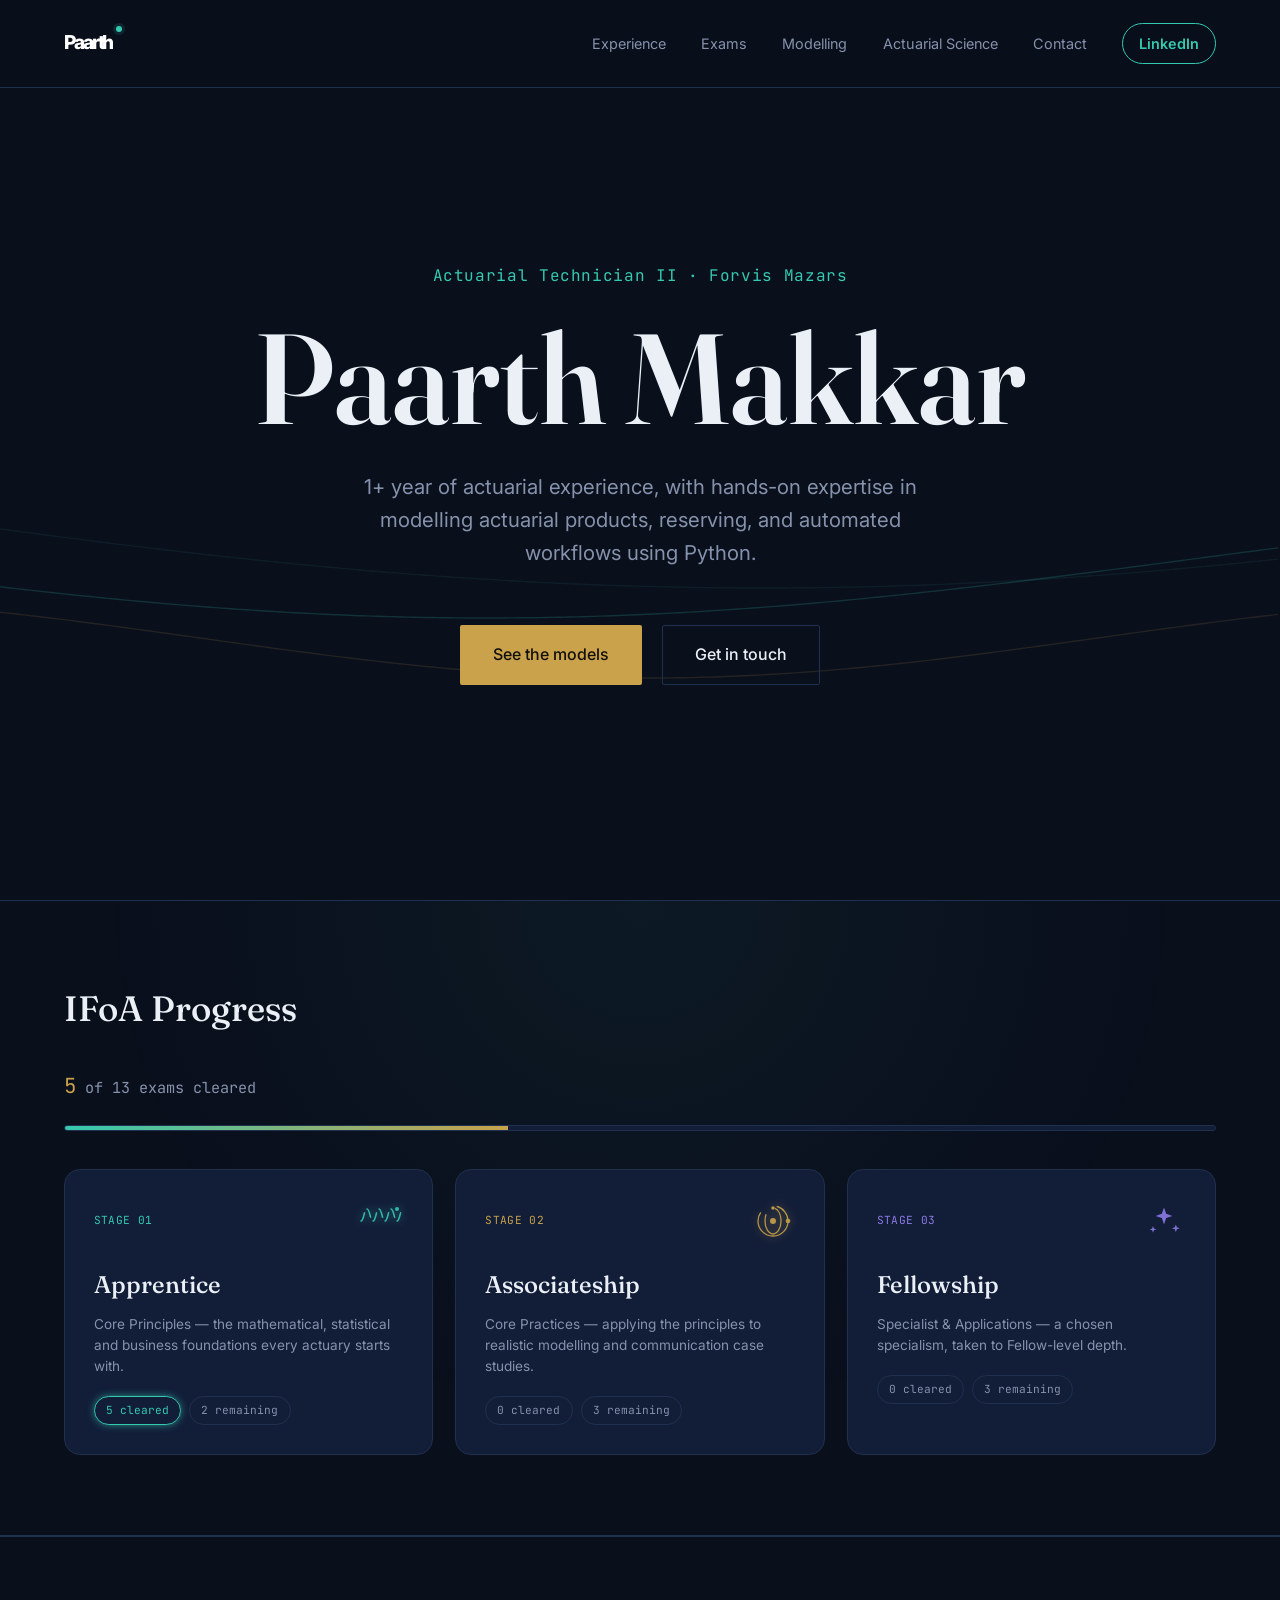
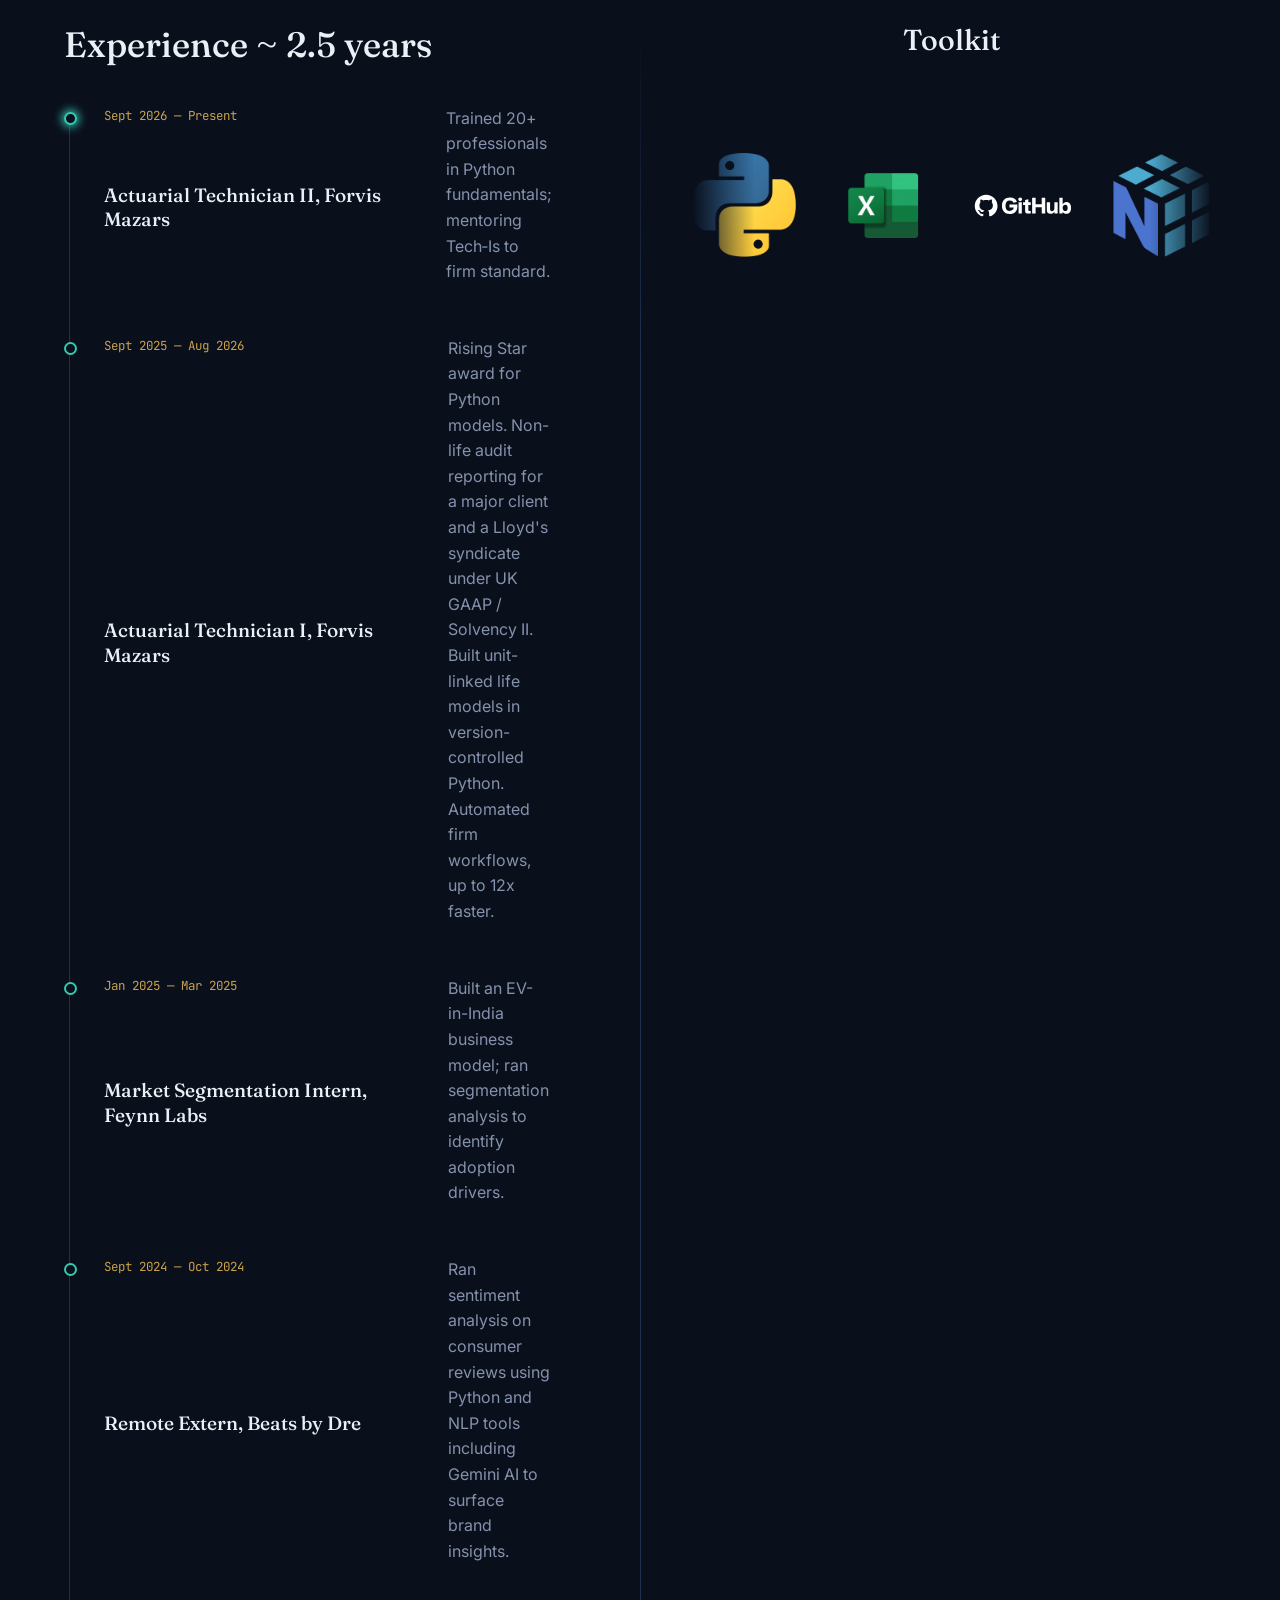
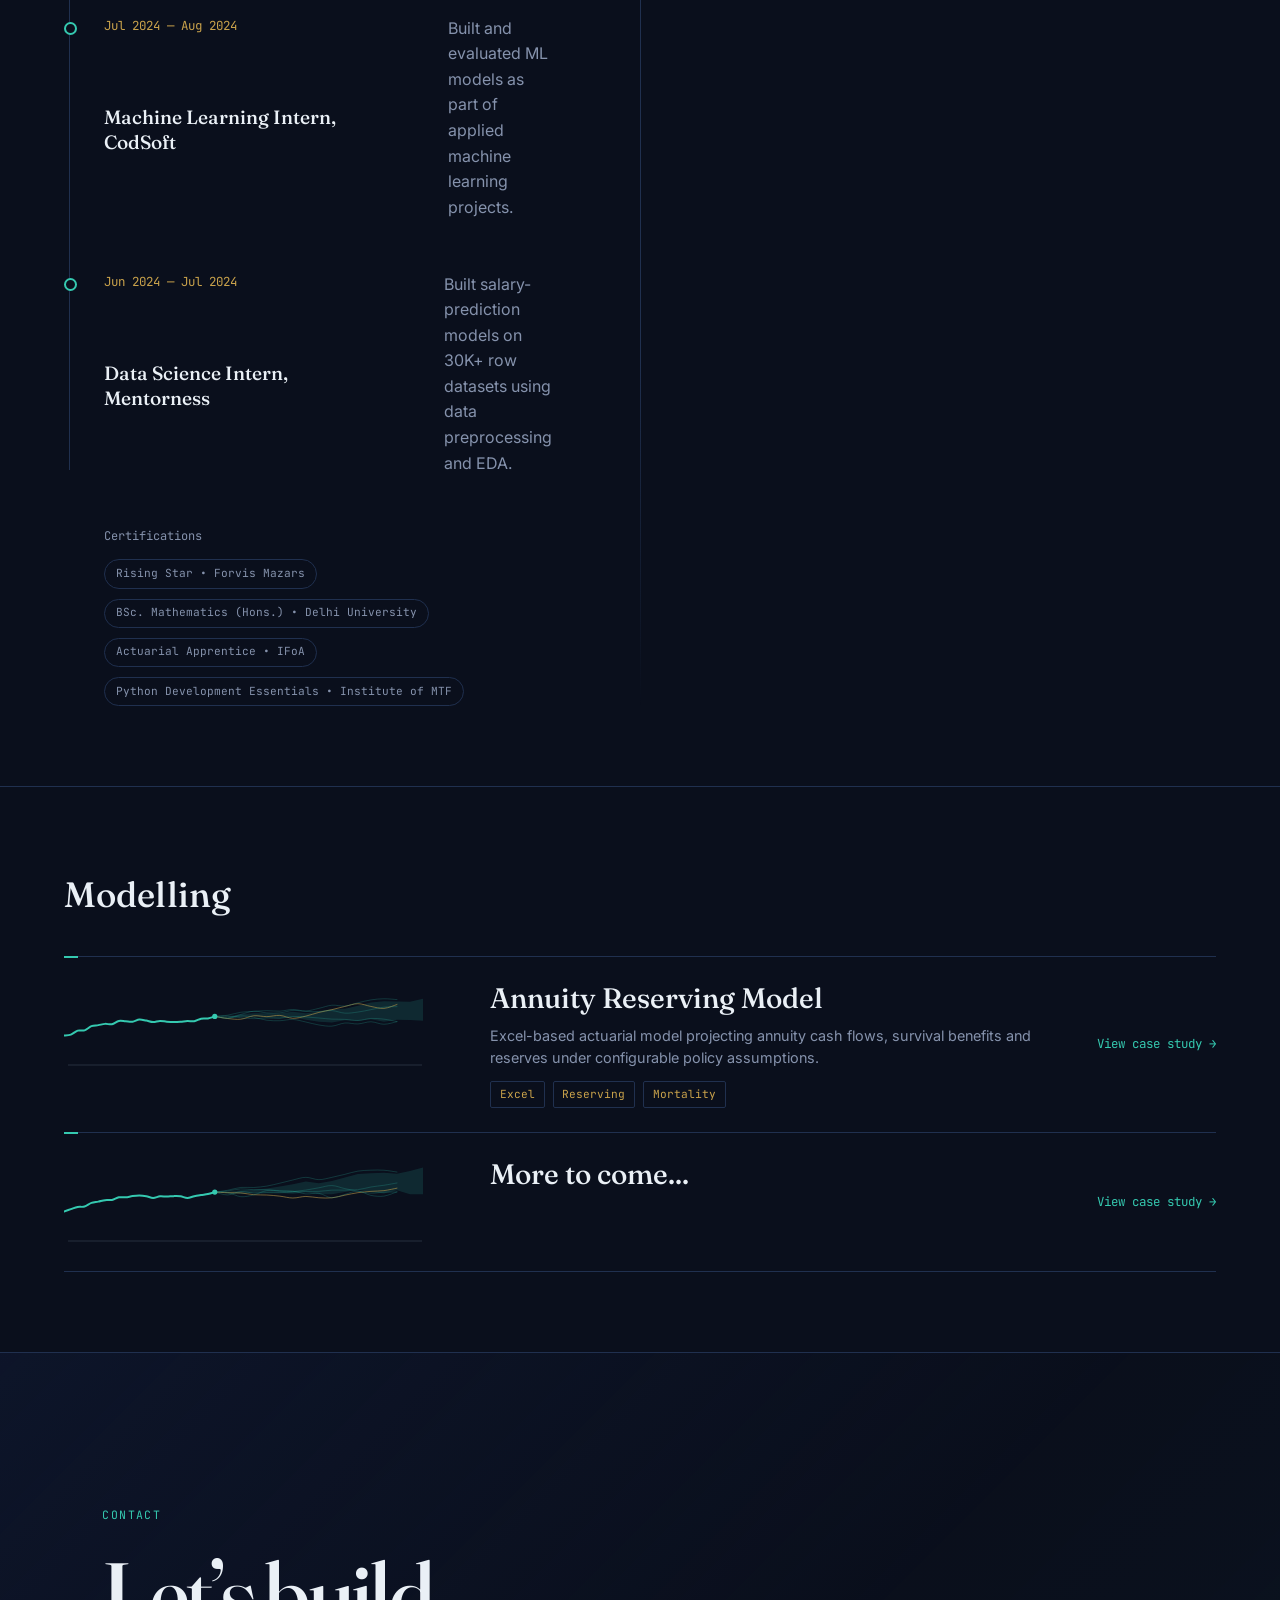
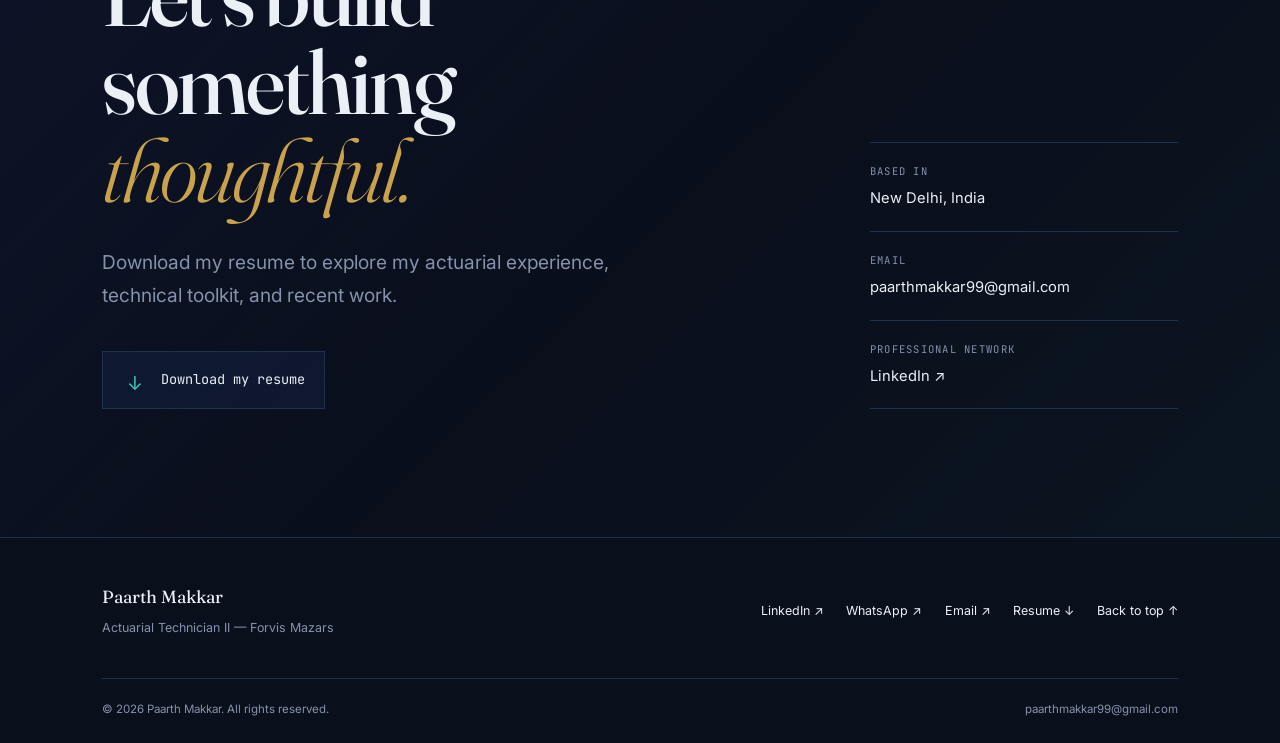
==== index.html @ 00c2c9c3 "navigation dropdown for mobile" ====
<!DOCTYPE html>
<html lang="en">
<head>
<meta charset="UTF-8">
<meta name="viewport" content="width=device-width, initial-scale=1.0">
<title>Paarth Makkar • Actuarial Technician</title>
<script async src="https://www.googletagmanager.com/gtag/js?id=G-KG7TGZZYTG"></script>
<script>
  window.dataLayer = window.dataLayer || [];
  function gtag(){dataLayer.push(arguments);}
  gtag('js', new Date());
  gtag('config', 'G-KG7TGZZYTG');
</script>
<link rel="preconnect" href="https://fonts.googleapis.com">
<link href="https://fonts.googleapis.com/css2?family=Fraunces:opsz,wght@9..144,300;9..144,500;9..144,600&family=Inter:wght@400;500;600&family=JetBrains+Mono:wght@400;500&display=swap" rel="stylesheet">
<link rel="stylesheet" href="assets/css/style.css">
<link rel="icon" type="image/x-icon" href="assets/favicon.ico">
</head>
<body>

<canvas id="bg-curve"></canvas>

<header class="nav" id="top">
  <div class="nav__logo" aria-label="Paarth Makkar logo">
    <a href="index.html" aria-label="Go to home page">
      <span class="nav__logo-mark" aria-hidden="true">Paarth</span>
    </a>
  </div>
  <div class="nav__menu">
    <button class="nav__menu-toggle" type="button" aria-label="Navigation menu" aria-expanded="false" aria-controls="nav-links">
      <span aria-hidden="true">•••</span>
    </button>
    <nav class="nav__links" id="nav-links" aria-label="Main navigation">
      <a href="#work">Experience</a>
      <a href="#exams">Exams</a>
      <a href="#modelling">Modelling</a>
      <a href="pages/actuarial-science.html">Actuarial Science</a>
      <a href="#contact">Contact</a>
      <a class="nav__linkedin" href="https://www.linkedin.com/in/paarthmakkar" target="_blank" rel="noopener noreferrer" aria-label="Visit Paarth Makkar on LinkedIn">LinkedIn</a>
    </nav>
  </div>
</header>

<main>

  <!-- HERO -->
  <section class="hero">
    <div class="hero__text">
      <p class="hero__eyebrow">Actuarial Technician II · Forvis Mazars</p>
      <h1 class="hero__title">Paarth Makkar</h1>
      <p class="hero__lede">1+ year of actuarial experience, with hands-on expertise in modelling actuarial products, reserving, and automated workflows using Python.</p>
      <div class="hero__actions">
        <a href="#modelling" class="btn btn--primary">See the models</a>
        <a href="#contact" class="btn btn--ghost">Get in touch</a>
      </div>
    </div>
  </section>

  <!-- EXAMS -->
  <section class="exams" id="exams">
    <div class="exams__inner">
      <h2 class="section-title">IFoA Progress</h2>
      <p class="exams__caption"><span class="exams__count" data-target="5">0</span> of 13 exams cleared</p>
      <div class="exams__track">
        <div class="exams__fill" data-target="38.5"></div>
      </div>
      <div class="branch-grid">
        <article class="branch branch--teal">
          <div class="branch__top">
            <span class="branch__label">STAGE 01</span>
            <svg class="branch__icon icon-wave" viewBox="0 0 44 44" fill="none" stroke="currentColor" stroke-width="1.6" stroke-linecap="round" aria-hidden="true">
              <path class="wave-path" d="M2 22c3 0 3-12 6-12s3 12 6 12 3-12 6-12 3 12 6 12 3-12 6-12 3 12 6 12 3-12 6-12"/>
              <circle class="wave-pulse" cx="38" cy="10" r="2" fill="currentColor" stroke="none"/>
            </svg>
          </div>
          <h3 class="branch__title">Apprentice</h3>
          <p class="branch__desc">Core Principles — the mathematical, statistical and business foundations every actuary starts with.</p>
          <div class="branch__pills">
            <span class="pill pill--glow">5 cleared</span>
            <span class="pill">2 remaining</span>
          </div>
          <div class="branch__exams">
            <span class="ex ex--done">CB1</span>
            <span class="ex ex--done">CM1</span>
            <span class="ex ex--done">CM2</span>
            <span class="ex ex--done">CS1</span>
            <span class="ex ex--done">CS2</span>
            <span class="ex">CB2</span>
            <span class="ex">CB3</span>
          </div>
        </article>

        <article class="branch branch--gold">
          <div class="branch__top">
            <span class="branch__label">STAGE 02</span>
            <svg class="branch__icon icon-orbit" viewBox="0 0 44 44" fill="none" stroke="currentColor" stroke-width="1.3" aria-hidden="true">
              <circle class="orbit-ring orbit-ring--outer" cx="22" cy="22" r="15"/>
              <ellipse class="orbit-ring orbit-ring--inner" cx="22" cy="22" rx="8" ry="13"/>
              <circle class="orbit-core" cx="22" cy="22" r="3" fill="currentColor" stroke="none"/>
              <circle class="orbit-dot orbit-dot--one" cx="37" cy="22" r="2.3" fill="currentColor" stroke="none"/>
              <circle class="orbit-dot orbit-dot--two" cx="22" cy="9" r="1.8" fill="currentColor" stroke="none"/>
            </svg>
          </div>
          <h3 class="branch__title">Associateship</h3>
          <p class="branch__desc">Core Practices — applying the principles to realistic modelling and communication case studies.</p>
          <div class="branch__pills">
            <span class="pill">0 cleared</span>
            <span class="pill">3 remaining</span>
          </div>
          <div class="branch__exams">
            <span class="ex">CP1</span>
            <span class="ex">CP2</span>
            <span class="ex">CP3</span>
          </div>
        </article>

        <article class="branch branch--violet">
          <div class="branch__top">
            <span class="branch__label">STAGE 03</span>
            <svg class="branch__icon icon-stars" viewBox="0 0 26 26" fill="currentColor" stroke="none">
              <path class="star star--a" d="M13 5l1.3 3.7L18 10l-3.7 1.3L13 15l-1.3-3.7L8 10l3.7-1.3L13 5Z"/>
              <path class="star star--b" d="M20 15l0.6 1.7L22.3 17.3l-1.7 0.6L20 19.6l-0.6-1.7L17.7 17.3l1.7-0.6L20 15Z"/>
              <path class="star star--c" d="M6.5 16l0.5 1.5L8.5 18l-1.5 0.5L6.5 20l-0.5-1.5L4.5 18l1.5-0.5L6.5 16Z"/>
            </svg>
          </div>
          <h3 class="branch__title">Fellowship</h3>
          <p class="branch__desc">Specialist &amp; Applications — a chosen specialism, taken to Fellow-level depth.</p>
          <div class="branch__pills">
            <span class="pill">0 cleared</span>
            <span class="pill">3 remaining</span>
          </div>
          <div class="branch__exams">
            <span class="ex">SP</span>
            <span class="ex">SA</span>
            <span class="ex">FA</span>
          </div>
        </article>
      </div>
    </div>
  </section>

  <!-- EXPERIENCE -->
  <section class="timeline" id="work">
    <div class="timeline__layout">
      <div class="timeline__main">
        <h2 class="section-title">Experience <span id="experience-years"></span></h2>
        <ol class="timeline__list">
          <li class="tl-item tl-item--current">
            <span class="tl-item__date">Sept 2026 — Present</span>
            <h3 class="tl-item__role">Actuarial Technician II, Forvis Mazars</h3>
            <p class="tl-item__desc">Trained 20+ professionals in Python fundamentals; mentoring Tech‑Is to firm standard.</p>
          </li>
          <li class="tl-item">
            <span class="tl-item__date">Sept 2025 — Aug 2026</span>
            <h3 class="tl-item__role">Actuarial Technician I, Forvis Mazars</h3>
            <p class="tl-item__desc">Rising Star award for Python models. Non-life audit reporting for a major client and a Lloyd's syndicate under UK GAAP / Solvency II. Built unit-linked life models in version-controlled Python. Automated firm workflows, up to 12x faster.</p>
          </li>
          <li class="tl-item">
            <span class="tl-item__date">Jan 2025 — Mar 2025</span>
            <h3 class="tl-item__role">Market Segmentation Intern, Feynn Labs</h3>
            <p class="tl-item__desc">Built an EV-in-India business model; ran segmentation analysis to identify adoption drivers.</p>
          </li>
          <li class="tl-item">
            <span class="tl-item__date">Sept 2024 — Oct 2024</span>
            <h3 class="tl-item__role">Remote Extern, Beats by Dre</h3>
            <p class="tl-item__desc">Ran sentiment analysis on consumer reviews using Python and NLP tools including Gemini AI to surface brand insights.</p>
          </li>
          <li class="tl-item">
            <span class="tl-item__date">Jul 2024 — Aug 2024</span>
            <h3 class="tl-item__role">Machine Learning Intern, CodSoft</h3>
            <p class="tl-item__desc">Built and evaluated ML models as part of applied machine learning projects.</p>
          </li>
          <li class="tl-item">
            <span class="tl-item__date">Jun 2024 — Jul 2024</span>
            <h3 class="tl-item__role">Data Science Intern, Mentorness</h3>
            <p class="tl-item__desc">Built salary-prediction models on 30K+ row datasets using data preprocessing and EDA.</p>
          </li>
        </ol>

        <div class="certs">
          <span class="cert-label">Certifications</span>
          <div class="cert-pills">
            <span class="pill">Rising Star • Forvis Mazars</span>
            <span class="pill">BSc. Mathematics (Hons.) • Delhi University</span>
            <span class="pill">Actuarial Apprentice • IFoA</span>
            <span class="pill">Python Development Essentials • Institute of MTF </span>
          </div>
        </div>
      </div>

      <div class="timeline__divider" aria-hidden="true"></div>

      <aside class="timeline__skills">
        <h3 class="skills__label">Toolkit</h3>
        <div class="skills__col">
          <div class="skills__marquee">
          <div class="skills__track">
            <div class="skill-tile" data-name="Python" data-use="Core language for actuarial modelling — used to build unit-linked life and reserving models."><img src="assets/images/logos/python.png" alt="Python logo"></div>
            <div class="skill-tile" data-name="Excel" data-use="Advanced spreadsheet modelling — used for Solvency II audit reporting and analysis."><img src="assets/images/logos/excel.png" alt="Excel logo"></div>
            <div class="skill-tile" data-name="GitHub" data-use="Version control for models — version-controlled Python life models on GitHub."><img src="assets/images/logos/github.svg" alt="GitHub logo"></div>
            <div class="skill-tile" data-name="NumPy" data-use="Numerical computing for actuarial and data analysis — used for fast array-based calculations in Python."><img src="assets/images/logos/numpy.png" alt="NumPy logo"></div>
            <!-- duplicate set for seamless loop -->
            <div class="skill-tile" aria-hidden="true" data-name="Python" data-use="Core language for actuarial modelling — used to build unit-linked life and reserving models."><img src="assets/images/logos/python.png" alt=""></div>
            <div class="skill-tile" aria-hidden="true" data-name="Excel" data-use="Advanced spreadsheet modelling — used for Solvency II audit reporting and analysis."><img src="assets/images/logos/excel.png" alt=""></div>
            <div class="skill-tile" aria-hidden="true" data-name="GitHub" data-use="Version control for models — version-controlled Python life models on GitHub."><img src="assets/images/logos/github.svg" alt=""></div>
            <div class="skill-tile" aria-hidden="true" data-name="NumPy" data-use="Numerical computing for actuarial and data analysis — used for fast array-based calculations in Python."><img src="assets/images/logos/numpy.png" alt=""></div>
          </div>

          </div>

          <div class="skills__info" id="skills-info">
            <p class="skills__info-tool">Hover a tool</p>
            <p class="skills__info-use">to see how I've used it.</p>
          </div>
        </div>
      </aside>
    </div>
  </section>

  <!-- MODELLING -->
  <section class="modelling" id="modelling">
    <div class="modelling__head">
      <h2 class="section-title">Modelling</h2>
    </div>
    <div class="model-grid" id="model-grid">
      <a class="model-card model-card--link" href="pages/annuity-reserving.html">
        <div class="model-card__chart" data-chart="reserve"></div>
        <h3 class="model-card__title">Annuity Reserving Model</h3>
        <p class="model-card__desc">Excel-based actuarial model projecting annuity cash flows, survival benefits and reserves under configurable policy assumptions.</p>
        <div class="model-card__tags"><span>Excel</span><span>Reserving</span><span>Mortality</span></div>
        <span class="model-card__cta">View case study →</span>
      </a>
      <article class="model-card">
        <div class="model-card__chart" data-chart="unitlinked"></div>
        <h3 class="model-card__title">More to come...</h3>
        <a class="model-card__cta" href="#contact">View case study →</a>
      </article>
    </div>
  </section>

  <!-- CONTACT -->
  <section class="contact" id="contact">
    <div class="contact__inner">
      <div class="contact__intro">
        <p class="contact__eyebrow">Contact</p>
        <h2 class="contact__title">Let’s build something<br><em>thoughtful.</em></h2>
        <p class="contact__lede">Download my resume to explore my actuarial experience, technical toolkit, and recent work.</p>
          <a class="contact__resume" href="documents/Paarth%20Makkar%20-%205%20papers%20-%202%20years%20exp.pdf" download="Paarth-Makkar-Resume.pdf">
          <span class="contact__resume-icon" aria-hidden="true">↓</span>
          <span>Download my resume</span>
        </a>
      </div>

      <div class="contact__details">
        <div class="contact__detail">
          <span class="contact__detail-label">Based in</span>
          <span>New Delhi, India</span>
        </div>
        <div class="contact__detail">
          <span class="contact__detail-label">Email</span>
          <a href="mailto:paarthmakkar99@gmail.com">paarthmakkar99@gmail.com</a>
        </div>
        <div class="contact__detail">
          <span class="contact__detail-label">Professional network</span>
          <a href="https://www.linkedin.com/in/paarthmakkar" target="_blank" rel="noopener noreferrer">LinkedIn <span aria-hidden="true">↗</span></a>
        </div>
      </div>
    </div>
  </section>

</main>

<footer class="footer">
  <div class="footer__inner">
    <div class="footer__identity">
      <span class="footer__name">Paarth Makkar</span>
      <span>Actuarial Technician II — Forvis Mazars</span>
    </div>
    <nav class="footer__links" aria-label="Footer links">
      <a href="https://www.linkedin.com/in/paarthmakkar" target="_blank" rel="noopener noreferrer">LinkedIn <span aria-hidden="true">↗</span></a>
      <a href="https://wa.me/917982796215" target="_blank" rel="noopener noreferrer">WhatsApp <span aria-hidden="true">↗</span></a>
      <a href="mailto:paarthmakkar99@gmail.com">Email <span aria-hidden="true">↗</span></a>
      <a href="documents/Paarth%20Makkar%20-%205%20papers%20-%202%20years%20exp.pdf" download="Paarth-Makkar-Resume.pdf">Resume <span aria-hidden="true">↓</span></a>
      <a href="#top">Back to top <span aria-hidden="true">↑</span></a>
    </nav>
  </div>
  <div class="footer__base">
    <span>© <span id="year"></span> Paarth Makkar. All rights reserved.</span>
    <a href="mailto:paarthmakkar99@gmail.com">paarthmakkar99@gmail.com</a>
  </div>
</footer>

<script src="assets/js/script.js"></script>
<script src="assets/js/nav.js"></script>
</body>
</html>
---- assets/css/style.css ----
/* ===== Tokens ===== */
:root{
  --bg:#0A0F1C;
  --bg-alt:#0F1830;
  --surface:#121D38;
  --border:#20304F;
  --text:#EAF0F6;
  --muted:#8592AC;
  --gold:#C9A24B;
  --teal:#35C9B0;
  --violet:#8C7AE6;
  --serif:'Fraunces', serif;
  --mono:'JetBrains Mono', monospace;
  --sans:'Inter', sans-serif;
}
*{margin:0;padding:0;box-sizing:border-box;}
html{scroll-behavior:smooth;}
body{
  background:var(--bg);
  color:var(--text);
  font-family:var(--sans);
  line-height:1.6;
  overflow-x:hidden;
}
@media (prefers-reduced-motion: reduce){
  html{scroll-behavior:auto;}
  *{animation-duration:0.01ms !important; transition-duration:0.01ms !important;}
}

a{color:inherit;text-decoration:none;}
:focus-visible{outline:2px solid var(--teal);outline-offset:3px;}

#bg-curve{
  position:fixed;inset:0;
  width:100%;height:100%;
  z-index:0;
  opacity:0.55;
  pointer-events:none;
}

.section-title{
  font-family:var(--serif);
  font-weight:500;
  font-size:clamp(1.6rem,3vw,2.2rem);
  margin-bottom:2rem;
  color:var(--text);
}

main, .nav, .footer{position:relative;z-index:1;}

/* ===== Nav ===== */
.nav__menu{display:flex;align-items:center;}
.nav__menu-toggle{display:none;}
.nav{
  position:fixed;top:0;left:0;right:0;
  display:flex;justify-content:space-between;align-items:center;
  padding:1.4rem clamp(1.5rem,5vw,4rem);
  z-index:10;
  backdrop-filter:blur(10px);
  background:rgba(10,15,28,0.55);
  border-bottom:1px solid var(--border);
}
.nav__logo{height:42px;display:grid;place-items:center;flex:0 0 auto;cursor:default;}
.nav__logo-mark{
  position:relative;font-family:var(--sans);font-size:1.2rem;font-weight:800;
  letter-spacing:-.11em;color:#fff;line-height:1;transition:transform .2s ease;
}
.nav__logo-mark::after{
  content:'';position:absolute;width:6px;height:6px;border-radius:50%;
  background:var(--teal);right:-10px;top:-4px;box-shadow:0 0 0 3px rgba(53,201,176,.12);
  animation:logo-shine 2.8s ease-in-out infinite;
}
.nav__logo:hover .nav__logo-mark{transform:translateY(-1px);}
@keyframes logo-shine{0%,100%{box-shadow:0 0 0 3px rgba(53,201,176,.12),0 0 0 rgba(53,201,176,0);}50%{box-shadow:0 0 0 5px rgba(53,201,176,.08),0 0 12px rgba(53,201,176,.75);}}
.nav__links{display:flex;align-items:center;gap:clamp(1rem,3vw,2.2rem);}
.nav__links a{font-size:0.9rem;color:var(--muted);transition:color .2s;}
.nav__links a:hover{color:var(--teal);}
.nav__links .nav__linkedin{
  display:inline-flex;align-items:center;justify-content:center;
  padding:0.48rem 1rem;border-radius:999px;
  color:var(--teal);background:transparent;border:1px solid var(--teal);font-weight:600;
  box-shadow:none;
  transition:transform .2s ease,background .2s ease,color .2s ease,box-shadow .2s ease;
}
.nav__links .nav__linkedin:hover{color:#071713;background:var(--teal);transform:translateY(-2px);box-shadow:0 9px 22px -8px rgba(53,201,176,.7);}

/* ===== Hero ===== */
.hero{
  min-height:100vh;
  width:100%;
  display:flex;align-items:center;justify-content:center;
  text-align:center;
  padding:6rem clamp(1.5rem,6vw,6rem) 3rem;
}
.hero__text{max-width:1100px;display:flex;flex-direction:column;align-items:center;}
.hero__eyebrow{
  font-family:var(--mono);
  font-size:1rem;
  letter-spacing:0.04em;
  color:var(--teal);
  margin-bottom:1.6rem;
  animation:hero-in .8s ease-out both;
  animation-delay:.05s;
}
.hero__title{
  font-family:var(--serif);
  font-weight:600;
  font-size:clamp(4rem,11vw,8rem);
  line-height:1;
  margin-bottom:1.8rem;
  animation:hero-in .8s ease-out both;
  animation-delay:.2s;
}
.hero__lede{
  font-size:clamp(1.15rem,1.6vw,1.5rem);
  color:var(--muted);
  max-width:46ch;
  margin-bottom:3rem;
  animation:hero-in .8s ease-out both;
  animation-delay:.4s;
}
.hero__actions{
  display:flex;justify-content:center;gap:1.2rem;flex-wrap:wrap;margin-top:0.5rem;
  animation:hero-in .8s ease-out both;
  animation-delay:.55s;
}
.hero__actions .btn{padding:1rem 2rem;font-size:1rem;}

@keyframes hero-in{
  from{opacity:0;transform:translateY(18px);}
  to{opacity:1;transform:translateY(0);}
}

.btn{
  display:inline-block;
  padding:0.85rem 1.6rem;
  border-radius:2px;
  font-size:0.92rem;
  font-weight:500;
  cursor:pointer;
  border:1px solid transparent;
  transition:transform .15s ease, background .2s ease, border-color .2s ease;
}
.btn:hover{transform:translateY(-2px);}
.btn--primary{background:var(--gold);color:#12100A;}
.btn--primary:hover{background:#dcb865;}
.btn--ghost{background:transparent;color:var(--text);border-color:var(--border);}
.btn--ghost:hover{border-color:var(--teal);color:var(--teal);}

/* ===== About ===== */
.about{
  padding:2rem clamp(1.5rem,5vw,4rem) 6rem;
  max-width:800px;
}
.about__p{font-size:1.05rem;color:var(--muted);}

/* ===== Timeline ===== */
.timeline{padding:5rem clamp(1.5rem,5vw,4rem);border-top:1px solid var(--border);}
.timeline .section-title{text-align:left;}
.timeline__layout{display:grid;grid-template-columns:minmax(0,1fr) auto minmax(0,1fr);gap:3rem;align-items:start;}
.timeline__divider{align-self:stretch;width:1px;background:linear-gradient(to bottom, transparent, var(--border) 15%, var(--border) 85%, transparent);}
.timeline__skills{position:sticky;top:7rem;}
.timeline__skills{display:flex;flex-direction:column;align-items:center;text-align:center;}
.skills__label{
  font-family:var(--serif);font-weight:500;font-size:clamp(1.4rem,2.4vw,1.8rem);
  color:var(--text);margin-bottom:2rem;
}
.skills__col{display:flex;flex-direction:column;align-items:center;gap:1.6rem;width:100%;}
.skills__marquee{
  overflow:hidden;width:100%;max-width:520px;height:220px;
  -webkit-mask-image:linear-gradient(to right, transparent, #000 12%, #000 88%, transparent);
  mask-image:linear-gradient(to right, transparent, #000 12%, #000 88%, transparent);
}
.skills__track{
  display:flex;flex-direction:row;flex-wrap:nowrap;align-items:center;height:100%;gap:2.2rem;width:max-content;
  animation:marquee-scroll 16s linear infinite;
}
.skills__marquee:hover .skills__track{animation-play-state:paused;}
@keyframes marquee-scroll{to{transform:translateX(-50%);}}
.skill-tile{
  position:relative;width:104px;height:104px;flex:0 0 auto;display:flex;align-items:center;justify-content:center;
  transition:transform .25s ease, filter .25s ease;
}
.skill-tile img{width:100%;height:100%;object-fit:contain;}
.skill-tile:hover{transform:translateY(-3px);filter:drop-shadow(0 4px 10px color-mix(in srgb, var(--teal) 55%, transparent));}

.skills__info{min-height:3rem;}
.skills__info-tool{font-family:var(--sans);font-size:1rem;font-weight:600;color:var(--text);margin-bottom:0.3rem;opacity:0;transform:translateY(6px);transition:opacity .3s ease, transform .3s ease;}
.skills__info-use{font-size:0.85rem;color:var(--muted);line-height:1.4;max-width:340px;margin:0 auto;opacity:0;transform:translateY(6px);transition:opacity .3s ease .05s, transform .3s ease .05s;}
.skills__info.is-active .skills__info-tool,
.skills__info.is-active .skills__info-use{opacity:1;transform:translateY(0);}

@media (max-width:900px){
  .timeline__layout{grid-template-columns:1fr;}
  .timeline__divider{display:none;}
  .timeline__skills{position:static;}
}
.timeline__list{list-style:none;width:100%;position:relative;padding:0 2.5rem;}
.timeline__list::before{
  content:'';position:absolute;left:5px;top:6px;bottom:6px;width:1px;background:var(--border);
}
.tl-item{
  position:relative;margin-bottom:3.2rem;
  display:grid;grid-template-columns:minmax(200px,280px) 1fr;column-gap:4rem;
}
.tl-item::before{
  content:'';position:absolute;left:-2.5rem;top:6px;
  width:9px;height:9px;border-radius:50%;
  background:var(--bg);border:2px solid var(--teal);
}
.tl-item--current::before{
  box-shadow:0 0 10px 2px var(--teal);
  animation:current-pulse 2.4s ease-in-out infinite;
}
@keyframes current-pulse{0%,100%{box-shadow:0 0 8px 1px var(--teal);}50%{box-shadow:0 0 14px 4px var(--teal);}}
.tl-item__date{grid-column:1;grid-row:1;font-family:var(--mono);font-size:0.78rem;color:var(--gold);}
.tl-item__role{grid-column:1;grid-row:2;font-family:var(--serif);font-weight:500;font-size:1.2rem;margin:0.3rem 0 0;line-height:1.3;}
.tl-item__desc{grid-column:2;grid-row:1 / 3;align-self:start;color:var(--muted);max-width:52ch;}

@media (max-width:720px){
  .tl-item{grid-template-columns:1fr;row-gap:0.5rem;}
  .tl-item__desc{grid-column:1;grid-row:auto;margin-top:0.5rem;}
}

.certs{width:100%;margin:1rem 0 0;padding:0 2.5rem;}
.cert-label{display:block;font-family:var(--mono);font-size:0.75rem;color:var(--muted);margin-bottom:0.8rem;}
.cert-pills{display:flex;flex-wrap:wrap;gap:0.6rem;}
.cert-pills .pill{color:var(--muted);}
.cert-pills .pill:hover{color:var(--teal);border-color:var(--teal);}

/* ===== Exams ===== */
.exams{
  padding:5rem 0;border-top:1px solid var(--border);border-bottom:1px solid var(--border);
  background:radial-gradient(ellipse at top, rgba(53,201,176,0.06), transparent 60%);
}
.exams__inner{padding:0 clamp(1.5rem,5vw,4rem);}
.exams__caption{font-family:var(--mono);font-size:0.95rem;color:var(--muted);margin-bottom:1.4rem;}
.exams__count{color:var(--gold);font-size:1.3rem;}

.exams__track{
  height:6px;background:var(--surface);border:1px solid var(--border);
  border-radius:3px;overflow:hidden;width:100%;margin-bottom:2.4rem;
}
.exams__fill{
  height:100%;width:0%;
  background:linear-gradient(90deg,var(--teal),var(--gold));
  transition:width 1.4s cubic-bezier(.22,1,.36,1);
}

.branch-grid{display:grid;grid-template-columns:repeat(auto-fit,minmax(270px,1fr));gap:1.4rem;}
.branch{
  --accent:var(--teal);
  --spot-x:50%;--spot-y:0%;
  background:var(--surface);border:1px solid var(--border);border-radius:16px;
  padding:1.8rem;position:relative;overflow:hidden;
  transition:transform .3s ease, border-color .3s ease, box-shadow .3s ease;
}
.branch::before{
  content:'';position:absolute;inset:0;pointer-events:none;opacity:0;
  background:radial-gradient(180px circle at var(--spot-x) var(--spot-y), color-mix(in srgb, var(--accent) 14%, transparent), transparent 68%);
  transition:opacity .3s ease;
}
.branch--gold{--accent:var(--gold);}
.branch--violet{--accent:var(--violet);}
.branch:hover{
  transform:translateY(-6px);
  border-color:var(--accent);
  box-shadow:0 0 0 1px var(--accent), 0 20px 40px -20px var(--accent);
}
.branch:hover::before,.branch:focus-within::before{opacity:1;}
.branch__top{display:flex;justify-content:space-between;align-items:center;margin-bottom:1.4rem;}
.branch__label{font-family:var(--mono);font-size:0.7rem;color:var(--accent);letter-spacing:0.03em;}
.branch__icon{width:44px;height:44px;color:var(--accent);opacity:0.9;overflow:visible;}

.icon-wave{filter:drop-shadow(0 0 5px color-mix(in srgb, var(--accent) 65%, transparent));}
.icon-wave .wave-path{stroke-dasharray:9 5;animation:wave-flow 2.8s linear infinite;}
.wave-pulse{transform-origin:center;animation:wave-pulse 1.5s ease-in-out infinite;}
@keyframes wave-flow{to{stroke-dashoffset:-28;}}
@keyframes wave-pulse{0%,100%{opacity:.35;transform:scale(.65);}50%{opacity:1;transform:scale(1.45);}}

.icon-orbit{filter:drop-shadow(0 0 5px color-mix(in srgb, var(--accent) 55%, transparent));}
.orbit-ring{transform-box:fill-box;transform-origin:center;stroke-dasharray:56 18;}
.orbit-ring--outer{animation:orbit-spin 7s linear infinite;}
.orbit-ring--inner{stroke-dasharray:40 12;animation:orbit-spin 4s linear infinite reverse;}
.orbit-core{animation:core-breathe 2.2s ease-in-out infinite;}
.orbit-dot{transform-origin:22px 22px;animation:orbit-dot 3.5s linear infinite;}
.orbit-dot--two{animation-duration:4.8s;animation-direction:reverse;}
@keyframes orbit-spin{to{transform:rotate(360deg);}}
@keyframes orbit-dot{to{transform:rotate(360deg);}}
@keyframes core-breathe{0%,100%{opacity:.55;transform:scale(.8);}50%{opacity:1;transform:scale(1.18);}}

.icon-stars .star{transform-origin:center;animation:twinkle 1.8s ease-in-out infinite;}
.icon-stars .star--b{animation-delay:.4s;}
.icon-stars .star--c{animation-delay:.9s;}
@keyframes twinkle{0%,100%{opacity:0.3;transform:scale(0.8);}50%{opacity:1;transform:scale(1.1);}}
.branch__title{font-family:var(--serif);font-size:1.5rem;font-weight:500;margin-bottom:0.6rem;}
.branch__desc{color:var(--muted);font-size:0.85rem;line-height:1.55;margin-bottom:1.2rem;}
.branch__pills{display:flex;gap:0.5rem;flex-wrap:wrap;}
.pill{
  font-family:var(--mono);font-size:0.7rem;color:var(--muted);
  border:1px solid var(--border);padding:0.3rem 0.7rem;border-radius:999px;
}
.pill--glow{color:var(--accent);border-color:var(--accent);box-shadow:0 0 10px -2px var(--accent);}
#python-rebuild .stack-pills .pill{transition:color .2s ease,border-color .2s ease,box-shadow .2s ease,background .2s ease;}
#python-rebuild .stack-pills .pill:hover{color:#071713;border-color:var(--teal);background:var(--teal);box-shadow:0 0 14px -3px var(--teal);}

.branch__exams{
  display:flex;flex-wrap:wrap;gap:0.5rem;
  max-height:0;opacity:0;margin-top:0;overflow:hidden;
  transition:max-height .4s ease, opacity .3s ease, margin-top .4s ease;
}
.branch:hover .branch__exams{max-height:10rem;opacity:1;margin-top:1.2rem;}
.ex{
  font-family:var(--mono);font-size:0.72rem;padding:0.35rem 0.7rem;border-radius:6px;
  color:var(--muted);background:var(--bg);border:1px solid var(--border);opacity:0.5;
}
.ex--done{
  color:var(--accent);border-color:var(--accent);opacity:1;
  box-shadow:0 0 10px -3px var(--accent);
}

/* ===== Modelling ===== */
.modelling{padding:5rem clamp(1.5rem,5vw,4rem);border-top:1px solid var(--border);}
.modelling__head{display:flex;justify-content:space-between;align-items:center;flex-wrap:wrap;gap:1rem;margin-bottom:2rem;}
.modelling__head .section-title{margin-bottom:0;}
.model-grid{display:flex;flex-direction:column;max-width:1180px;margin:0 auto;}
.model-card{
  position:relative;display:grid;grid-template-columns:minmax(220px,.8fr) minmax(0,1.2fr) auto;grid-template-rows:auto auto auto;column-gap:clamp(1.5rem,5vw,5rem);row-gap:.65rem;align-items:start;
  padding:1.5rem 0;border-top:1px solid var(--border);transition:transform .25s ease;
}
.model-card--link{color:inherit;}
.model-card:last-child{border-bottom:1px solid var(--border);}
.model-card:hover{transform:translateX(6px);}
.model-card::before{content:'';position:absolute;left:0;top:-1px;width:2.5rem;height:2px;background:var(--teal);transform:scaleX(.35);transform-origin:left;transition:transform .25s ease,background .25s ease;}
.model-card:hover::before{transform:scaleX(1);background:var(--gold);}
.model-card__cta{display:inline-block;grid-column:3;grid-row:1 / 4;align-self:center;white-space:nowrap;font-family:var(--mono);font-size:.78rem;color:var(--teal);transition:color .2s ease;}
.model-card__cta:hover{color:var(--gold);}
.model-card__chart{height:90px;grid-column:1;grid-row:1 / 4;margin:0;position:relative;}
.model-card__chart canvas{width:100%;height:100%;display:block;}
.model-card__title{grid-column:2;grid-row:1;font-family:var(--serif);font-size:clamp(1.3rem,2.2vw,1.8rem);font-weight:500;line-height:1.2;margin:0;color:var(--text);}
.model-card__desc{grid-column:2;grid-row:2;color:var(--muted);font-size:0.9rem;line-height:1.55;margin:0;}
.model-card__tags{grid-column:2;grid-row:3;display:flex;gap:0.5rem;flex-wrap:wrap;margin-top:.1rem;}
.model-card__tags span{
  font-family:var(--mono);font-size:0.7rem;color:var(--gold);
  border:1px solid var(--border);padding:0.2rem 0.55rem;border-radius:2px;
}

/* ===== Actuarial Science page ===== */
.as-page{padding-top:9rem;}

.as-hero{
  max-width:900px;margin:0 auto;padding:0 clamp(1.5rem,5vw,4rem) 6rem;
  text-align:left;
}
.as-hero__eyebrow{font-family:var(--mono);font-size:0.85rem;color:var(--teal);letter-spacing:0.06em;text-transform:uppercase;margin-bottom:1.4rem;}
.as-hero__title{font-family:var(--serif);font-weight:500;font-size:clamp(2.2rem,5vw,3.6rem);line-height:1.15;margin-bottom:1.6rem;}
.as-hero__title em{font-style:italic;color:var(--gold);}
.as-hero__lede{font-size:1.15rem;line-height:1.75;color:var(--muted);max-width:62ch;}

.as-story{max-width:900px;margin:0 auto;padding:0 clamp(1.5rem,5vw,4rem);}

.as-section{
  position:relative;padding:5.5rem 0;border-top:1px solid var(--border);
  display:grid;grid-template-columns:minmax(0,120px) 1fr;gap:clamp(1.5rem,4vw,3.5rem);
}
.as-section:first-child{border-top:1px solid var(--border);}
.as-section__index{
  font-family:var(--mono);font-size:0.8rem;color:var(--muted);
  display:flex;flex-direction:column;gap:0.6rem;align-items:flex-start;
}
.as-section__index span{color:var(--gold);font-size:1.6rem;font-family:var(--serif);}
.as-section__thread{
  width:1px;flex:1;min-height:2.5rem;
  background:linear-gradient(to bottom, var(--border), transparent);
  align-self:stretch;margin-left:0.5rem;
}
.as-section__body{max-width:64ch;}
.as-section__title{font-family:var(--serif);font-weight:500;font-size:clamp(1.5rem,2.6vw,2.1rem);margin-bottom:1.3rem;line-height:1.25;}
.as-section__lead{font-size:1.05rem;line-height:1.85;color:var(--text);margin-bottom:1.2rem;}
.as-section__text{font-size:0.98rem;line-height:1.85;color:var(--muted);margin-bottom:1.2rem;}
.as-section__link{font-family:var(--mono);font-size:0.82rem;color:var(--teal);}

/* Expandable "reveal more" panels */
.as-reveal{
  margin-top:1.6rem;border:1px solid var(--border);border-radius:4px;overflow:hidden;
  background:var(--surface);
}
.as-reveal__trigger{
  width:100%;display:flex;align-items:center;justify-content:space-between;gap:1rem;
  background:none;border:none;color:var(--text);font-family:var(--sans);font-size:0.92rem;font-weight:600;
  padding:1rem 1.3rem;cursor:pointer;text-align:left;
}
.as-reveal__trigger:hover{color:var(--teal);}
.as-reveal__icon{
  font-family:var(--mono);font-size:1.1rem;color:var(--muted);flex-shrink:0;
  transition:transform .3s ease;
}
.as-reveal.open .as-reveal__icon{transform:rotate(45deg);color:var(--teal);}
.as-reveal__panel{
  max-height:0;overflow:hidden;transition:max-height .4s ease, padding .4s ease;
  padding:0 1.3rem;
}
.as-reveal.open .as-reveal__panel{max-height:600px;padding:0 1.3rem 1.3rem;}
.as-reveal__panel p{font-size:0.9rem;line-height:1.8;color:var(--muted);}
.as-reveal__panel ul{margin:0.6rem 0 0;padding-left:1.1rem;}
.as-reveal__panel li{font-size:0.88rem;line-height:1.75;color:var(--muted);margin-bottom:0.35rem;}

/* Society / field cards with hover reveal */
.as-grid{
  display:grid;grid-template-columns:repeat(auto-fit,minmax(230px,1fr));
  gap:1.1rem;margin-top:1.8rem;
}
.as-card{
  position:relative;background:var(--surface);border:1px solid var(--border);border-radius:4px;
  padding:1.5rem;min-height:150px;cursor:default;overflow:hidden;
  transition:border-color .3s ease, transform .3s ease;
}
.as-card:hover{border-color:var(--teal);transform:translateY(-3px);}
.as-card__name{font-family:var(--serif);font-size:1.05rem;color:var(--text);margin-bottom:0.5rem;display:block;}
.as-card__tag{font-family:var(--mono);font-size:0.72rem;color:var(--gold);display:block;margin-bottom:0.8rem;}
.as-card__front{font-size:0.86rem;color:var(--muted);line-height:1.6;transition:opacity .25s ease;}
.as-card__back{
  position:absolute;inset:0;padding:1.5rem;background:var(--bg-alt);
  opacity:0;transform:translateY(8px);transition:opacity .3s ease, transform .3s ease;
  pointer-events:none;
}
.as-card:hover .as-card__front{opacity:0;}
.as-card:hover .as-card__back{opacity:1;transform:translateY(0);}
.as-card__back p{font-size:0.85rem;line-height:1.7;color:var(--muted);}
.as-card__back .as-card__name{color:var(--teal);}

/* Exam-path mini flow */
.as-flow{display:flex;flex-wrap:wrap;gap:0;align-items:center;margin-top:1.8rem;}
.as-flow__step{
  font-family:var(--mono);font-size:0.82rem;color:var(--text);
  border:1px solid var(--border);border-radius:2px;padding:0.6rem 1rem;background:var(--surface);
  transition:border-color .25s ease,color .25s ease;
}
.as-flow__step:hover{border-color:var(--gold);color:var(--gold);}
.as-flow__arrow{color:var(--muted);padding:0 0.6rem;font-family:var(--mono);}

/* Quote / closing */
.as-close{
  max-width:900px;margin:0 auto;padding:6rem clamp(1.5rem,5vw,4rem) 8rem;
  border-top:1px solid var(--border);text-align:left;
}
.as-close__title{font-family:var(--serif);font-weight:500;font-size:clamp(1.6rem,3vw,2.3rem);line-height:1.4;max-width:26ch;margin-bottom:1.6rem;}
.as-close__title em{font-style:italic;color:var(--teal);}
.as-close__text{color:var(--muted);font-size:1rem;line-height:1.8;max-width:58ch;margin-bottom:2rem;}
.as-close__actions{display:flex;gap:1rem;flex-wrap:wrap;}

@media (max-width:720px){
  .as-section{grid-template-columns:1fr;}
  .as-section__index{flex-direction:row;align-items:center;gap:0.8rem;}
  .as-section__thread{display:none;}
}

/* ===== Project page (annuity reserving model) ===== */
@keyframes project-intro-in{from{opacity:0;transform:translateY(10px);}to{opacity:1;transform:translateY(0);}}
body:has(.project-hero) .nav{animation:project-intro-in .45s ease-out both;}
body:has(.project-hero) .project-hero > *{opacity:0;animation:project-intro-in .55s ease-out both;}
body:has(.project-hero) .project-hero__eyebrow{animation-delay:.08s;}
body:has(.project-hero) .project-hero__title{animation-delay:.16s;}
body:has(.project-hero) .project-hero__lede{animation-delay:.24s;}
body:has(.project-hero) .project-hero__tags{animation-delay:.32s;}
body:has(.project-hero) .project-section,body:has(.project-hero) .project-footer{opacity:0;animation:project-intro-in .6s ease-out both;}
body:has(.project-hero) .project-section:nth-of-type(2){animation-delay:.46s;}
body:has(.project-hero) .project-section:nth-of-type(3){animation-delay:.56s;}
body:has(.project-hero) .project-section:nth-of-type(4){animation-delay:.66s;}
body:has(.project-hero) .project-section:nth-of-type(5){animation-delay:.76s;}
body:has(.project-hero) .project-section:nth-of-type(6){animation-delay:.86s;}
body:has(.project-hero) .project-section:nth-of-type(7){animation-delay:.96s;}
body:has(.project-hero) .project-section:nth-of-type(8){animation-delay:1.06s;}
body:has(.project-hero) .project-footer{animation-delay:1.16s;}
.project-hero{padding:9rem clamp(1.5rem,5vw,4rem) 3rem;width:100%;}
.project-hero__eyebrow{font-family:var(--mono);font-size:0.85rem;color:var(--teal);margin-bottom:1.2rem;}
.project-hero__title{font-family:var(--serif);font-weight:600;font-size:clamp(2.2rem,5vw,3.4rem);line-height:1.05;margin-bottom:1.4rem;}
.project-hero__lede{color:var(--muted);font-size:1.05rem;max-width:68ch;margin-bottom:1.6rem;}
.project-hero__tags{display:flex;gap:0.5rem;flex-wrap:wrap;}
.project-hero__tags .pill{transition:color .2s ease,border-color .2s ease,box-shadow .2s ease;}
.project-hero__tags .pill:hover{color:var(--gold);border-color:var(--gold);box-shadow:0 0 12px -3px var(--gold);}

.project-section{padding:4rem clamp(1.5rem,5vw,4rem);border-top:1px solid var(--border);width:100%;}
.project-section__title{font-family:var(--serif);font-weight:500;font-size:1.5rem;margin-bottom:1.4rem;}
.project-section p{color:var(--muted);max-width:70ch;margin-bottom:1rem;}
.project-section > p{max-width:none;}
.project-section p:last-child{margin-bottom:0;}

.gaps{background:var(--surface);border:1px solid var(--border);border-radius:6px;padding:1.4rem 1.6rem;max-width:1000px;}
.gaps__title{font-family:var(--mono);font-size:0.8rem;color:var(--gold);margin-bottom:0.8rem;}
.gaps ul{margin:0;padding-left:1.2rem;color:var(--muted);font-size:0.9rem;line-height:1.7;}

.flow{display:flex;flex-wrap:wrap;gap:.6rem;align-items:center;}
.flow__step{font-family:var(--mono);font-size:.78rem;color:var(--text);border:1px solid var(--border);background:var(--surface);padding:.6rem .9rem;border-radius:6px;}
.flow__arrow{color:var(--muted);font-size:.9rem;}
#overview .flow{display:grid;grid-template-columns:repeat(13,minmax(0,1fr));align-items:start;max-width:1240px;margin:2.2rem auto 0;padding:0 1rem;}
#overview .flow__step{display:flex;flex-direction:column;align-items:center;gap:.7rem;min-width:0;text-align:center;font-family:var(--mono);font-size:.74rem;line-height:1.35;color:var(--text);border:0;background:none;padding:0;}
#overview .flow__index{display:grid;place-items:center;width:2.1rem;height:2.1rem;border:1px solid var(--teal);border-radius:50%;background:var(--bg);color:var(--teal);font-size:.65rem;letter-spacing:.05em;box-shadow:0 0 0 6px rgba(53,201,176,.05);}
#overview .flow__arrow{align-self:start;margin-top:1rem;color:var(--gold);font-size:.9rem;text-align:center;opacity:.8;}
#python-rebuild .flow{display:grid;grid-template-columns:repeat(7,minmax(0,1fr));align-items:start;max-width:940px;margin:2.2rem auto 0;padding:0 1rem;}
#python-rebuild .flow__step{display:flex;flex-direction:column;align-items:center;gap:.7rem;min-width:0;text-align:center;font-family:var(--mono);font-size:.74rem;line-height:1.35;color:var(--text);border:0;background:none;padding:0;}
#python-rebuild .flow__index{display:grid;place-items:center;width:2.1rem;height:2.1rem;border:1px solid var(--gold);border-radius:50%;background:var(--bg);color:var(--gold);font-size:.65rem;letter-spacing:.05em;box-shadow:0 0 0 6px rgba(201,162,75,.05);}
#python-rebuild .flow__arrow{align-self:start;margin-top:1rem;color:var(--teal);font-size:.9rem;text-align:center;opacity:.8;}

.formula-chain{margin-top:2rem;}
.formula-chain__nodes{position:relative;display:grid;grid-template-columns:repeat(5,minmax(0,1fr));gap:1.2rem;}
.formula-chain__nodes::before{content:'';position:absolute;top:2.35rem;left:8%;right:8%;height:1px;background:linear-gradient(90deg,var(--teal),var(--gold));opacity:.55;}
.formula-node{position:relative;z-index:1;display:flex;flex-direction:column;align-items:center;gap:.45rem;border:0;background:none;color:var(--muted);font:inherit;cursor:pointer;padding:0 .35rem;min-width:0;}
.formula-node::before{content:'';position:absolute;top:1.92rem;width:.78rem;height:.78rem;border:2px solid var(--border);border-radius:50%;background:var(--bg);transition:background .2s ease,border-color .2s ease,box-shadow .2s ease,transform .2s ease;}
.formula-node__step{font-family:var(--mono);font-size:.68rem;letter-spacing:.12em;color:var(--muted);transition:color .2s ease;}
.formula-node__formula{display:flex;align-items:center;justify-content:center;min-height:3.8rem;padding:1.55rem .8rem .2rem;color:var(--text);}
.formula-node__formula svg{width:2rem;height:2rem;display:block;}
.formula-node__label{font-size:.78rem;color:var(--muted);transition:color .2s ease;}
.formula-node:hover,.formula-node:focus-visible,.formula-node.is-active{color:var(--teal);}
.formula-node:hover::before,.formula-node:focus-visible::before,.formula-node.is-active::before{background:var(--teal);border-color:var(--teal);box-shadow:0 0 0 5px rgba(53,201,176,.12),0 0 18px rgba(53,201,176,.35);transform:scale(1.12);}
.formula-node:hover .formula-node__step,.formula-node:focus-visible .formula-node__step,.formula-node.is-active .formula-node__step,.formula-node:hover .formula-node__label,.formula-node:focus-visible .formula-node__label,.formula-node.is-active .formula-node__label{color:var(--teal);}
.formula-detail{display:grid;grid-template-columns:minmax(190px,.55fr) minmax(0,1.45fr);gap:2rem;margin-top:2.2rem;padding:1.4rem 0 0;border-top:1px solid var(--border);min-height:7.2rem;animation:formula-detail-in .3s ease both;}
.formula-detail__kicker{display:block;font-family:var(--mono);font-size:.72rem;letter-spacing:.08em;text-transform:uppercase;color:var(--gold);margin-bottom:.6rem;}
.formula-detail__equation{font-family:var(--serif);font-style:italic;font-size:1.25rem;color:var(--text);}
.formula-detail__meaning{color:var(--muted);max-width:none;margin:0 0 .65rem;}
.formula-detail__symbols{color:var(--muted);font-family:var(--mono);font-size:.75rem;max-width:none;margin:0;}
.formula-detail__symbols strong{color:var(--text);font-weight:500;margin-right:.7rem;}
@keyframes formula-detail-in{from{opacity:0;transform:translateY(5px);}to{opacity:1;transform:translateY(0);}}
@media (max-width:720px){
  .formula-chain__nodes{display:flex;flex-direction:column;gap:.15rem;padding:.2rem 0;}
  .formula-chain__nodes::before{top:1rem;bottom:1rem;left:.38rem;right:auto;width:1px;height:auto;background:linear-gradient(var(--teal),var(--gold));}
  .formula-node{display:grid;grid-template-columns:2.3rem minmax(0,1fr) auto;grid-template-rows:auto auto;align-items:center;column-gap:.7rem;text-align:left;padding:.65rem 0 .65rem 0;}
  .formula-node::before{top:50%;left:0;width:.72rem;height:.72rem;transform:translateY(-50%);}
  .formula-node:hover::before,.formula-node:focus-visible::before,.formula-node.is-active::before{transform:translateY(-50%) scale(1.12);}
  .formula-node__step{grid-column:1;grid-row:1 / 3;}
  .formula-node__formula{grid-column:2;grid-row:1;justify-content:flex-start;min-height:0;padding:.55rem 0 .1rem;}
  .formula-node__label{grid-column:2;grid-row:2;}
  .formula-detail{grid-template-columns:1fr;gap:.7rem;margin-top:1.2rem;padding-top:1.2rem;}
}

.placeholder-shot{
  border:1px dashed var(--border);border-radius:6px;background:var(--surface);
  aspect-ratio:16/9;display:flex;flex-direction:column;align-items:center;justify-content:center;
  gap:0.6rem;color:var(--muted);margin-bottom:1.2rem;
}
.placeholder-shot svg{width:36px;height:36px;opacity:0.5;}
.placeholder-shot span{font-family:var(--mono);font-size:0.78rem;}
.placeholder-shot__image{display:block;width:100%;height:100%;object-fit:contain;}
.placeholder-gallery{display:grid;grid-template-columns:repeat(3,minmax(0,1fr));gap:1rem;margin:1.5rem 0 1.2rem;}
.placeholder-gallery .placeholder-shot{aspect-ratio:4/3;margin:0;position:relative;cursor:zoom-in;outline:none;transition:transform .25s ease,opacity .25s ease,filter .25s ease,box-shadow .25s ease,border-color .25s ease;}
.placeholder-gallery .placeholder-shot:hover,.placeholder-gallery .placeholder-shot:focus-visible{z-index:2;transform:scale(1.18);border-color:var(--teal);box-shadow:0 16px 32px rgba(0,0,0,.35);}
.placeholder-gallery:has(.placeholder-shot:hover) .placeholder-shot:not(:hover),
.placeholder-gallery:has(.placeholder-shot:focus-visible) .placeholder-shot:not(:focus-visible){opacity:.2;filter:grayscale(.8);transform:scale(.96);}
.placeholder-gallery .placeholder-shot:focus-visible{outline:2px solid var(--teal);outline-offset:4px;}
.placeholder-gallery .placeholder-shot:first-child{transform-origin:left center;}
.placeholder-gallery .placeholder-shot:last-child{transform-origin:right center;}
.placeholder-shot--image{cursor:zoom-in;}
.image-viewer[hidden]{display:none;}
.image-viewer{position:fixed;inset:0;z-index:100;display:grid;place-items:center;padding:2rem;color:var(--text);}
.image-viewer__backdrop{position:absolute;inset:0;background:rgba(5,9,18,.94);backdrop-filter:blur(8px);}
.image-viewer__panel{position:relative;z-index:1;width:min(1400px,100%);height:min(92vh,920px);display:grid;grid-template-rows:auto minmax(0,1fr) auto;background:var(--bg);border:1px solid var(--border);box-shadow:0 24px 80px rgba(0,0,0,.5);}
.image-viewer__topbar{display:flex;align-items:center;justify-content:space-between;padding:.8rem 1rem;border-bottom:1px solid var(--border);}
.image-viewer__title{font-family:var(--mono);font-size:.78rem;color:var(--muted);margin:0;}
.image-viewer__close,.image-viewer__nav,.image-viewer__controls button{border:1px solid var(--border);background:var(--surface);color:var(--text);cursor:pointer;transition:color .2s ease,border-color .2s ease,background .2s ease;}
.image-viewer__close{width:2rem;height:2rem;font-size:1.4rem;line-height:1;border-radius:50%;}
.image-viewer__close:hover,.image-viewer__nav:hover,.image-viewer__controls button:hover{color:#071713;border-color:var(--teal);background:var(--teal);}
.image-viewer__stage{position:relative;display:grid;place-items:center;min-height:0;overflow:hidden;background:radial-gradient(circle at center,rgba(18,29,56,.65),transparent 70%);}
.image-viewer__image{max-width:calc(100% - 9rem);max-height:calc(100% - 3rem);object-fit:contain;transform:scale(1);transform-origin:center;transition:transform .2s ease;user-select:none;}
.image-viewer__nav{position:absolute;z-index:2;top:50%;transform:translateY(-50%);width:2.5rem;height:2.5rem;border-radius:50%;font-size:1.15rem;}
.image-viewer__nav--previous{left:1rem;}.image-viewer__nav--next{right:1rem;}
.image-viewer__controls{display:flex;align-items:center;justify-content:center;gap:.7rem;padding:.8rem 1rem;border-top:1px solid var(--border);font-family:var(--mono);font-size:.72rem;color:var(--muted);}
.image-viewer__controls button{width:2rem;height:2rem;border-radius:50%;font-size:1rem;line-height:1;}
.image-viewer__counter{margin-left:1rem;color:var(--gold);}
body.viewer-open{overflow:hidden;}
.results-pair{display:grid;grid-template-columns:minmax(0,1fr) 3.5rem minmax(0,1fr);align-items:center;gap:1rem;margin:1.5rem 0 1.2rem;}
.results-pair__item{position:relative;min-width:0;outline:none;transition:opacity .3s ease,transform .3s ease,filter .3s ease;}
.results-pair__item .placeholder-shot{aspect-ratio:3/2;margin:0;cursor:zoom-in;transition:transform .3s ease,box-shadow .3s ease,border-color .3s ease;}
.results-pair__item:hover,.results-pair__item:focus-visible{z-index:2;transform:translateY(-5px);}
.results-pair__item:hover .placeholder-shot,.results-pair__item:focus-visible .placeholder-shot{border-color:var(--gold);box-shadow:0 18px 34px rgba(0,0,0,.32);transform:scale(1.04);}
.results-pair:has(.results-pair__item:hover) .results-pair__item:not(:hover),
.results-pair:has(.results-pair__item:focus-visible) .results-pair__item:not(:focus-visible){opacity:.22;filter:grayscale(.8);transform:scale(.96);}
.results-pair__index{display:block;margin-bottom:.55rem;font-family:var(--mono);font-size:.68rem;letter-spacing:.12em;color:var(--gold);}
.results-pair__connector{display:grid;place-items:center;position:relative;height:100%;}
.results-pair__connector::before,.results-pair__connector::after{content:'';position:absolute;left:50%;width:1px;background:linear-gradient(var(--gold),var(--teal));opacity:.65;}
.results-pair__connector::before{top:0;height:calc(50% - 1.2rem);}
.results-pair__connector::after{bottom:0;height:calc(50% - 1.2rem);}
.results-pair__connector span{position:relative;z-index:1;display:grid;place-items:center;width:2.4rem;height:2.4rem;border:1px solid var(--gold);border-radius:50%;background:var(--bg);font-family:var(--mono);font-size:.62rem;color:var(--gold);}

.flag{
  display:flex;gap:0.7rem;border:1px dashed color-mix(in srgb, var(--gold) 55%, var(--border));
  background:color-mix(in srgb, var(--gold) 6%, transparent);
  border-radius:6px;padding:0.9rem 1.1rem;margin-top:1rem;
}
.flag__icon{color:var(--gold);flex:0 0 auto;font-family:var(--mono);font-size:0.9rem;}
.flag p{color:var(--muted);font-size:0.85rem;margin:0;}
.flag strong{color:var(--text);}
.flag code{font-family:var(--mono);font-size:0.8rem;color:var(--teal);background:var(--bg);padding:0.1rem 0.35rem;border-radius:3px;}

.feature-list{display:grid;grid-template-columns:repeat(3,minmax(0,1fr));column-gap:clamp(1.5rem,4vw,4rem);row-gap:0;}
.feature-item{position:relative;display:grid;grid-template-columns:2.2rem minmax(0,1fr);gap:.9rem;padding:1.25rem 0 1.35rem;border-top:1px solid var(--border);transition:transform .25s ease;}
.feature-item::before{content:'';position:absolute;top:-1px;left:0;width:2.5rem;height:2px;background:var(--teal);transform:scaleX(.35);transform-origin:left;transition:transform .25s ease,background .25s ease;}
.feature-item:hover,.feature-item:focus-within{transform:translateY(-3px);}
.feature-item:hover::before,.feature-item:focus-within::before{transform:scaleX(1);background:var(--gold);}
.feature-item__index{font-family:var(--mono);font-size:.7rem;letter-spacing:.08em;color:var(--teal);padding-top:.1rem;transition:color .25s ease;}
.feature-item:hover .feature-item__index,.feature-item:focus-within .feature-item__index{color:var(--gold);}
.feature-item__name{font-family:var(--serif);font-weight:500;font-size:1.1rem;line-height:1.25;color:var(--text);margin:0 0 .45rem;transition:color .25s ease;}
.feature-item:hover .feature-item__name,.feature-item:focus-within .feature-item__name{color:var(--teal);}
.feature-item__desc{color:var(--muted);font-size:.82rem;line-height:1.55;margin:0;}

.checklist{display:grid;grid-template-columns:repeat(auto-fit,minmax(240px,1fr));gap:0.7rem 1.5rem;}
.checklist li{list-style:none;display:flex;gap:0.6rem;color:var(--muted);font-size:0.9rem;}
.checklist li::before{content:'✓';color:var(--teal);font-family:var(--mono);}

.stack-pills{display:flex;gap:0.5rem;flex-wrap:wrap;margin-top:1rem;}

.project-footer{padding:3rem clamp(1.5rem,5vw,4rem);border-top:1px solid var(--border);width:100%;}
.project-footer p{color:var(--muted);font-size:0.85rem;}
.back-link{display:inline-block;margin-top:1rem;font-family:var(--mono);font-size:0.85rem;color:var(--teal);}
@media (max-width:900px){
  .feature-list{grid-template-columns:repeat(2,minmax(0,1fr));}
  #overview .flow{display:flex;justify-content:center;gap:.7rem 1rem;}
  #overview .flow__step{flex:0 1 10rem;}
  #overview .flow__arrow{margin-top:.85rem;}
  #python-rebuild .flow{display:flex;justify-content:center;gap:.7rem 1rem;}
  #python-rebuild .flow__step{flex:0 1 10rem;}
  #python-rebuild .flow__arrow{margin-top:.85rem;}
  .model-card{grid-template-columns:minmax(150px,.7fr) minmax(0,1.3fr);column-gap:2rem;}
  .model-card__cta{grid-column:2;grid-row:3;justify-self:start;margin-top:.4rem;}
  .model-card__tags{grid-column:2;grid-row:4;}
}
.contact{
  padding:clamp(6rem,12vw,10rem) clamp(1.5rem,8vw,8rem) clamp(6rem,10vw,8rem);
  border-top:1px solid var(--border);
  background:linear-gradient(135deg,rgba(15,24,48,.68),rgba(10,15,28,.2) 55%,rgba(53,201,176,.035));
}
.contact__inner{max-width:1180px;margin:0 auto;display:grid;grid-template-columns:minmax(0,1.35fr) minmax(230px,.65fr);gap:clamp(3rem,10vw,10rem);align-items:end;}
.contact__eyebrow,.contact__detail-label{font-family:var(--mono);font-size:.72rem;letter-spacing:.12em;text-transform:uppercase;color:var(--teal);}
.contact__eyebrow{margin-bottom:1.6rem;}
.contact__title{font-family:var(--serif);font-size:clamp(3rem,7vw,6rem);font-weight:500;line-height:.98;letter-spacing:-.03em;margin-bottom:2rem;}
.contact__title em{color:var(--gold);font-weight:300;}
.contact__lede{max-width:43ch;color:var(--muted);font-size:clamp(1rem,1.5vw,1.2rem);line-height:1.75;margin-bottom:2.4rem;}
.contact__resume{display:inline-flex;align-items:center;gap:.9rem;color:var(--text);font-family:var(--mono);font-size:.85rem;padding:1rem 1.2rem;border:1px solid var(--border);background:rgba(18,29,56,.72);transition:color .2s ease,border-color .2s ease,transform .2s ease;}
.contact__resume:hover{color:var(--teal);border-color:var(--teal);transform:translateY(-2px);}
.contact__resume-icon{display:grid;place-items:center;width:1.5rem;height:1.5rem;color:var(--teal);font-family:var(--sans);font-size:1.2rem;}
.contact__details{border-top:1px solid var(--border);}
.contact__detail{display:flex;flex-direction:column;gap:.45rem;padding:1.25rem 0;border-bottom:1px solid var(--border);color:var(--text);font-size:.92rem;}
.contact__detail-label{color:var(--muted);font-size:.66rem;}
.contact__detail a{transition:color .2s ease;}
.contact__detail a:hover{color:var(--teal);}
.footer{
  padding:2.8rem clamp(1.5rem,8vw,8rem) 1.5rem;color:var(--muted);
  font-size:0.78rem;border-top:1px solid var(--border);
}
.footer__inner,.footer__base{max-width:1180px;margin:0 auto;display:flex;justify-content:space-between;align-items:center;gap:2rem;}
.footer__inner{padding-bottom:2.5rem;}
.footer__identity{display:flex;flex-direction:column;gap:.45rem;}
.footer__name{font-family:var(--serif);font-size:1.1rem;color:var(--text);}
.footer__links{display:flex;align-items:center;justify-content:flex-end;gap:1.4rem;flex-wrap:wrap;}
.footer__links a{color:var(--text);transition:color .2s ease;}
.footer__links a:hover,.footer__base a:hover{color:var(--teal);}
.footer__base{padding-top:1.3rem;border-top:1px solid var(--border);font-size:.72rem;}
.footer__base a{transition:color .2s ease;}
@media (max-width:720px){
  .contact__inner{grid-template-columns:1fr;gap:4rem;}
  .contact__title{font-size:clamp(3rem,15vw,5rem);}
  .contact__resume{max-width:100%;font-size:.7rem;}
  .footer__inner,.footer__base{align-items:flex-start;flex-direction:column;gap:1.3rem;}
  .footer__links{justify-content:flex-start;gap:.8rem 1.1rem;}
  .footer__inner{padding-bottom:2rem;}
  .feature-list{grid-template-columns:1fr;}
  .model-card{display:flex;flex-direction:column;align-items:flex-start;gap:.8rem;padding:1.4rem 0;}
  .model-card__chart{width:100%;height:80px;}
  .model-card__title,.model-card__desc,.model-card__tags,.model-card__cta{width:100%;}
  .model-card__cta{margin-top:0;}
  #overview .flow{flex-direction:column;align-items:center;gap:.35rem;}
  #overview .flow__step{flex-basis:auto;}
  #overview .flow__arrow{transform:rotate(90deg);margin:.05rem 0;}
  #python-rebuild .flow{flex-direction:column;align-items:center;gap:.35rem;}
  #python-rebuild .flow__step{flex-basis:auto;}
  #python-rebuild .flow__arrow{transform:rotate(90deg);margin:.05rem 0;}
  .placeholder-gallery{grid-template-columns:1fr;gap:.75rem;}
  .placeholder-gallery .placeholder-shot{aspect-ratio:16/9;}
  .placeholder-gallery .placeholder-shot:hover,.placeholder-gallery .placeholder-shot:focus-visible{transform:scale(1.03);}
  .placeholder-gallery .placeholder-shot:first-child,.placeholder-gallery .placeholder-shot:last-child{transform-origin:center;}
  .results-pair{grid-template-columns:1fr;gap:.85rem;}
  .results-pair__connector{height:2.5rem;}
  .results-pair__connector::before,.results-pair__connector::after{left:50%;width:calc(50% - 1.2rem);height:1px;top:50%;bottom:auto;}
  .results-pair__connector::before{margin-left:calc(-50% + 1.2rem);}
  .results-pair__connector::after{margin-left:1.2rem;}
  .results-pair__item:hover .placeholder-shot,.results-pair__item:focus-visible .placeholder-shot{transform:scale(1.02);}
  .image-viewer{padding:.6rem;}
  .image-viewer__panel{height:min(94vh,920px);}
  .image-viewer__image{max-width:calc(100% - 5rem);max-height:calc(100% - 2rem);}
  .image-viewer__nav--previous{left:.4rem;}.image-viewer__nav--next{right:.4rem;}
}

@media (max-width:720px){
  .nav{
    flex-wrap:wrap;
    gap:.25rem .75rem;
    padding:.65rem 1rem;
  }
  .nav__logo{height:36px;}
  .nav__menu{
    display:block;
    position:absolute;
    top:.25rem;
    right:.75rem;
  }
  .nav__menu-toggle{
    width:44px;
    height:44px;
    display:grid;
    place-items:center;
    padding:0;
    border:1px solid var(--border);
    border-radius:6px;
    background:transparent;
    color:var(--text);
    font:inherit;
    cursor:pointer;
    -webkit-tap-highlight-color:transparent;
  }
  .nav__menu-toggle span{font-size:1.2rem;letter-spacing:.08em;line-height:1;}
  .nav__links{
    display:none;
    position:absolute;
    top:calc(100% + .5rem);
    right:0;
    width:min(17rem,calc(100vw - 2rem));
    flex-direction:column;
    align-items:stretch;
    gap:.15rem;
    padding:.5rem;
    border:1px solid var(--border);
    border-radius:8px;
    background:rgba(10,15,28,.97);
    box-shadow:0 12px 32px rgba(0,0,0,.35);
    backdrop-filter:blur(12px);
  }
  .nav__menu.is-open .nav__links{display:flex;}
  .nav__links a{
    display:inline-flex;
    align-items:center;
    min-height:44px;
    padding:.5rem .75rem;
    font-size:.9rem;
  }
  .nav__links .nav__linkedin{justify-content:center;padding:.5rem .75rem;}

  section[id]{scroll-margin-top:9rem;}

  .hero{
    min-height:100vh;
    min-height:100svh;
    padding:10rem 1.25rem 3rem;
  }
  .hero__text{width:100%;min-width:0;}
  .hero__eyebrow{font-size:.78rem;line-height:1.5;}
  .hero__title{
    max-width:100%;
    font-size:clamp(2.75rem,13vw,5rem);
    overflow-wrap:anywhere;
  }
  .hero__lede{font-size:1rem;margin-bottom:2rem;}
  .hero__actions{width:min(100%,22rem);gap:.7rem;}
  .hero__actions .btn{
    flex:1 1 10rem;
    min-height:48px;
    display:inline-flex;
    align-items:center;
    justify-content:center;
    padding:.8rem 1rem;
  }

  .exams__inner{padding:0 1.25rem;}
  .branch-grid{grid-template-columns:minmax(0,1fr);}
  .branch{padding:1.4rem;}
  .branch__exams{max-height:10rem;opacity:1;margin-top:1.2rem;}

  .timeline,.modelling{padding:3.5rem 1.25rem;}
  .timeline__layout{grid-template-columns:minmax(0,1fr);}
  .timeline__main,.timeline__skills{min-width:0;}
  .timeline__list{padding:0 0 0 1.7rem;}
  .timeline__list::before{left:5px;}
  .tl-item::before{left:-1.7rem;}
  .certs{padding:0 0 0 1.7rem;}
}

@media (max-width:720px) and (hover:none){
  .branch:hover{transform:none;box-shadow:none;}
  .model-card:hover{transform:none;}
}

@media (max-width:420px){
  .nav__links{justify-content:flex-start;}
  .hero{padding-right:1rem;padding-left:1rem;}
  .contact{padding-right:1.25rem;padding-left:1.25rem;}
  .contact__resume{font-size:.68rem;padding:.9rem .8rem;gap:.55rem;}
  .contact__detail a,.footer__base a{overflow-wrap:anywhere;}
}
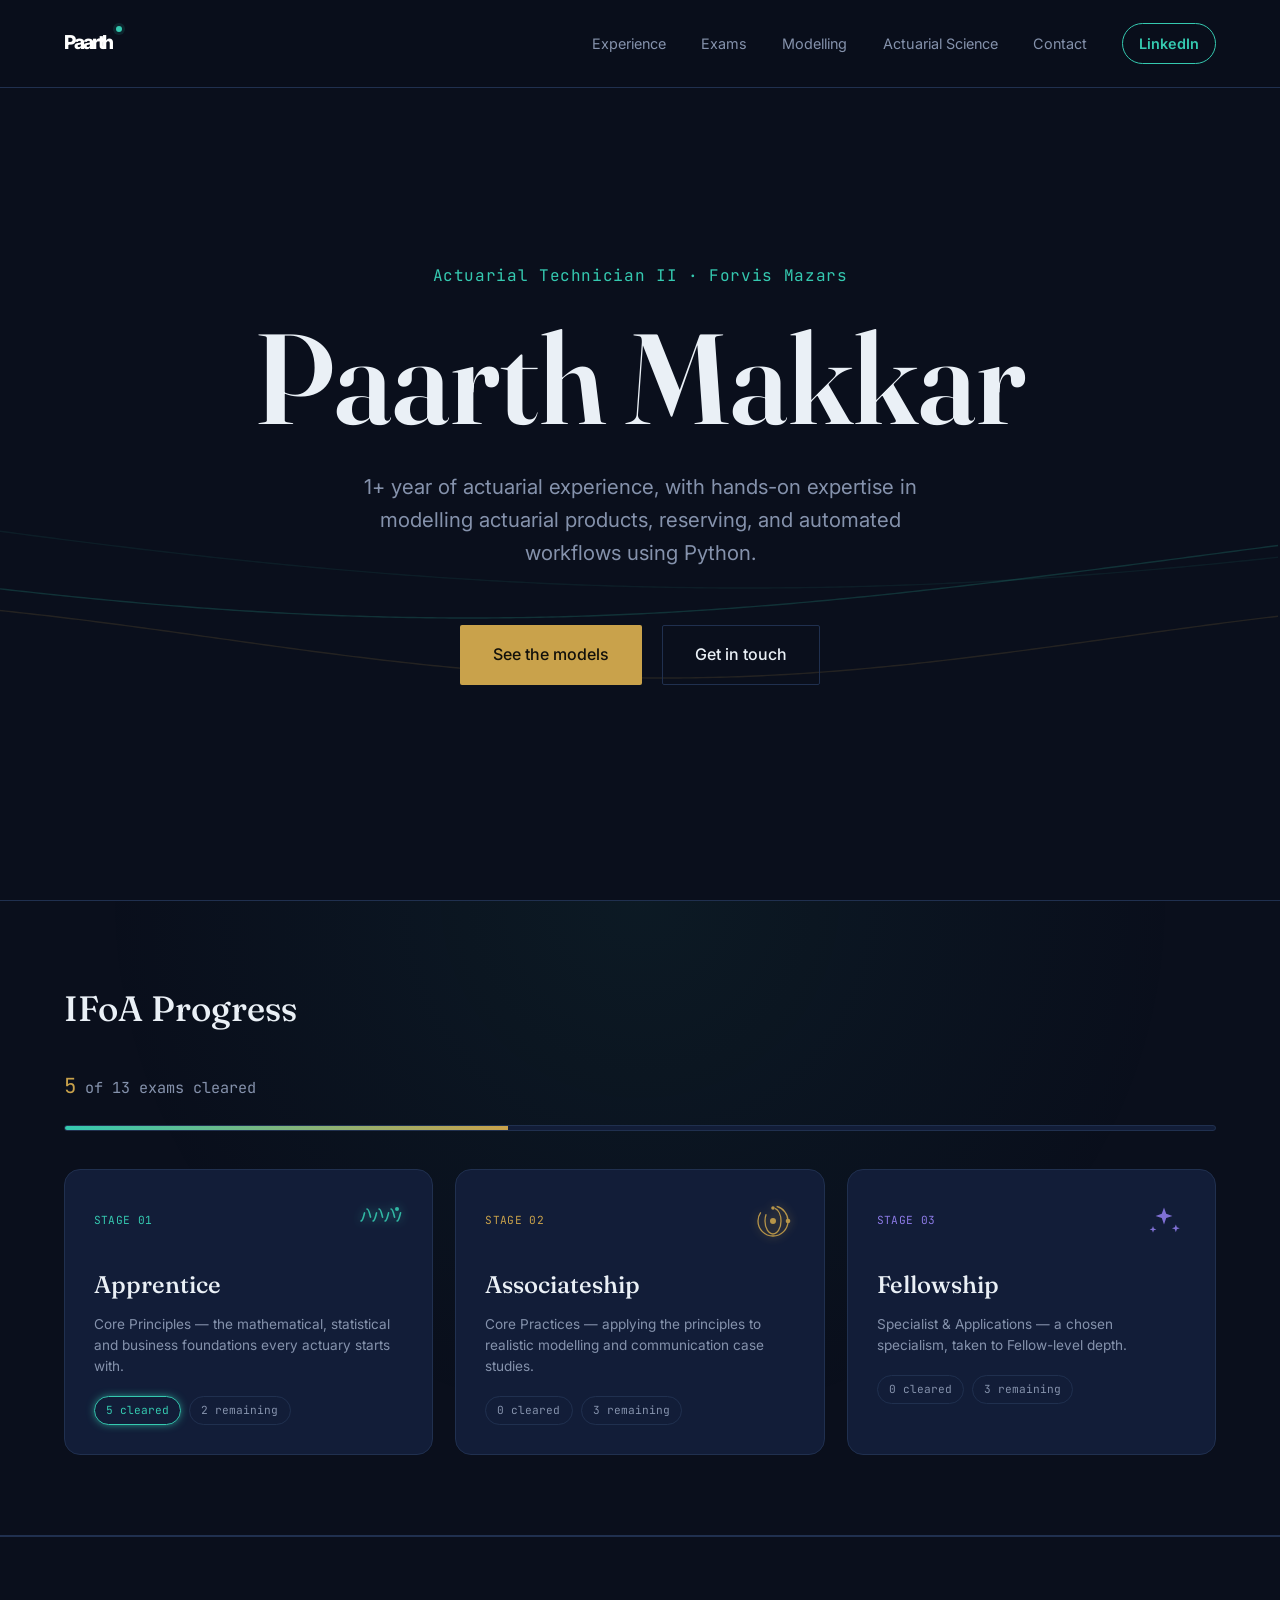
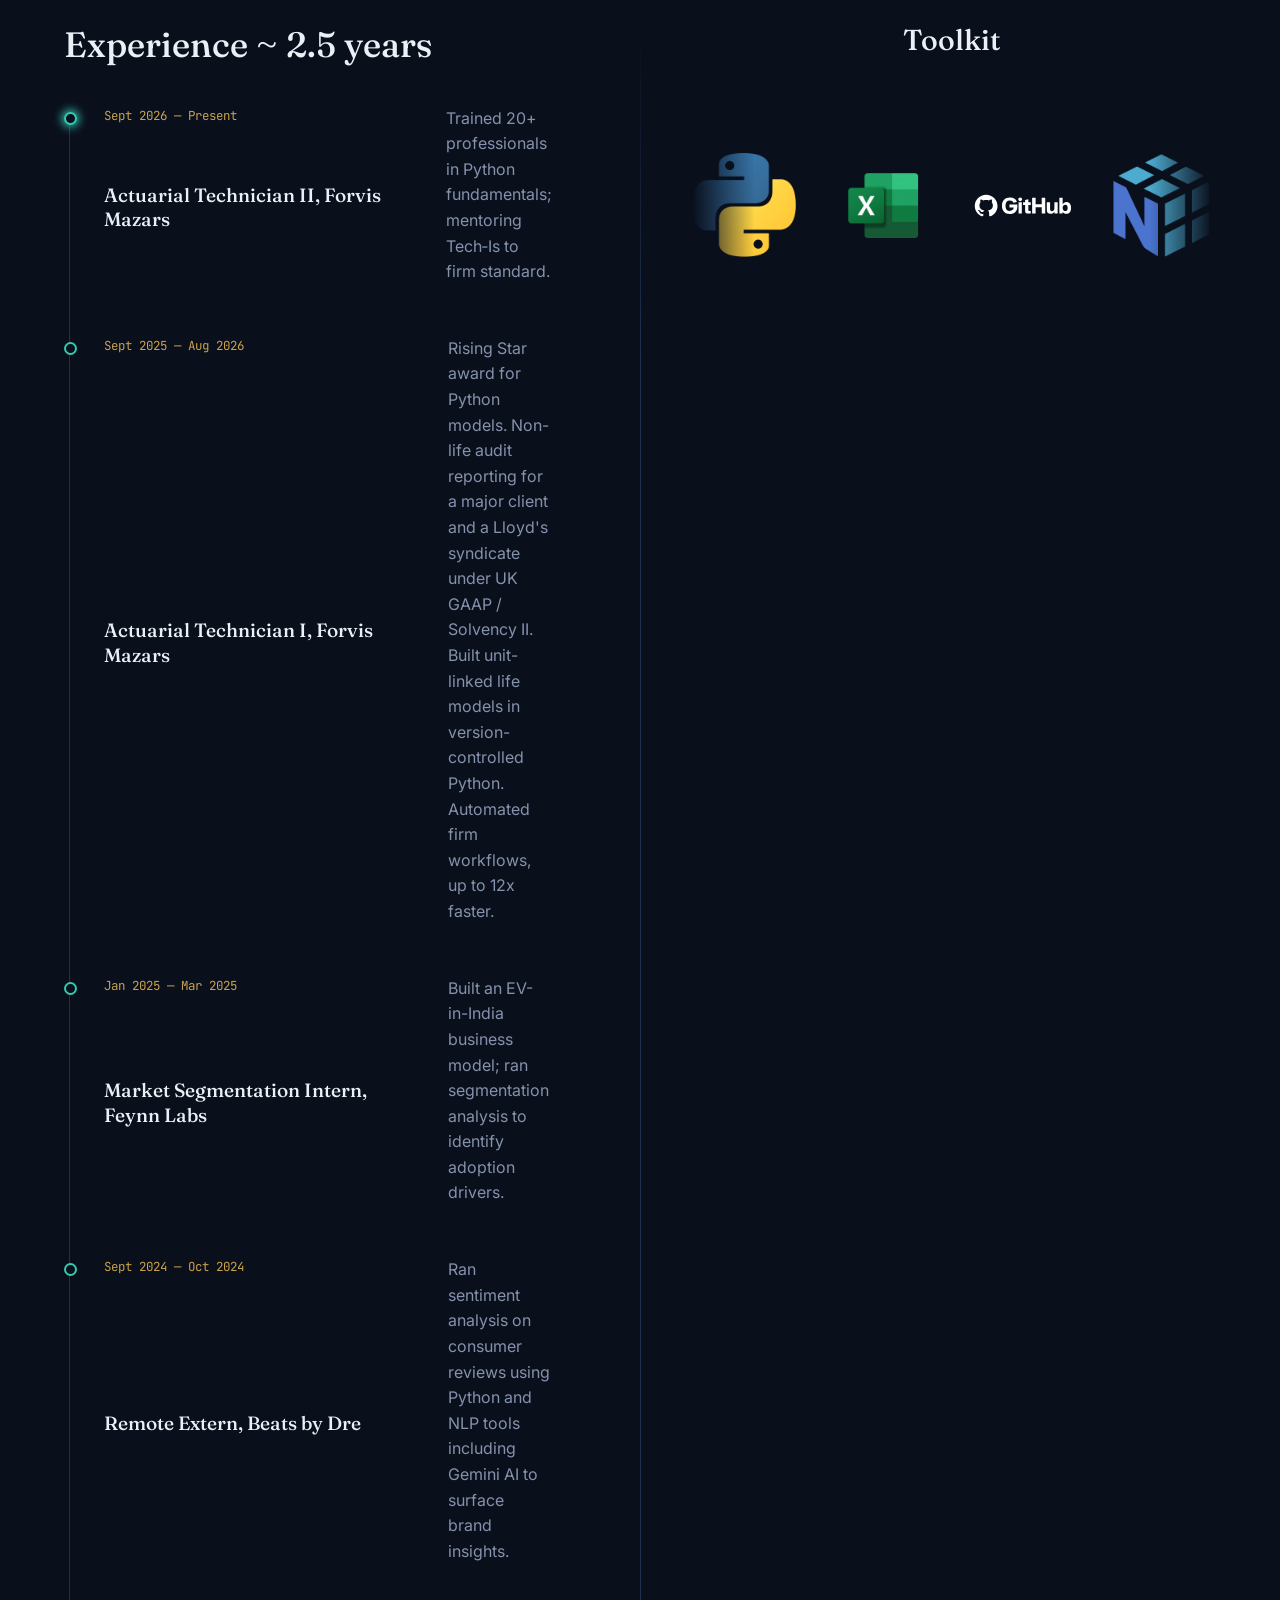
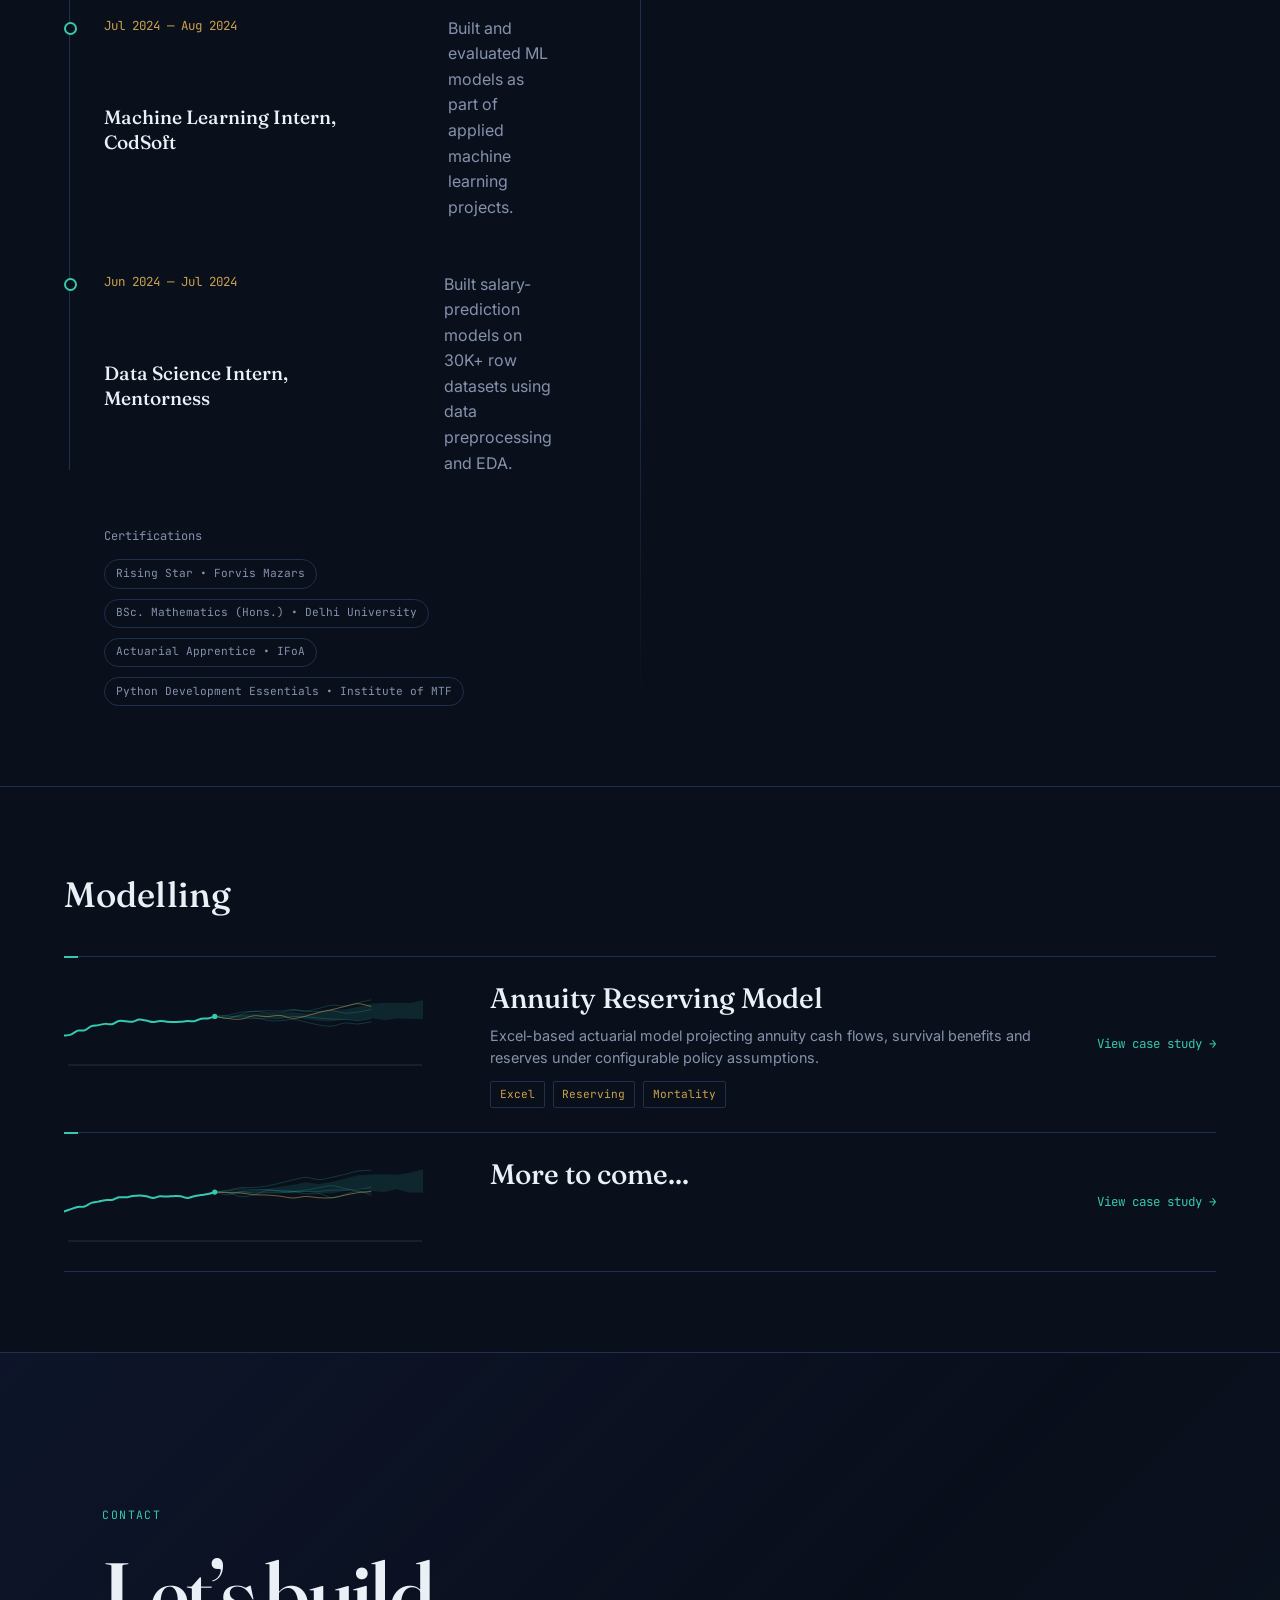
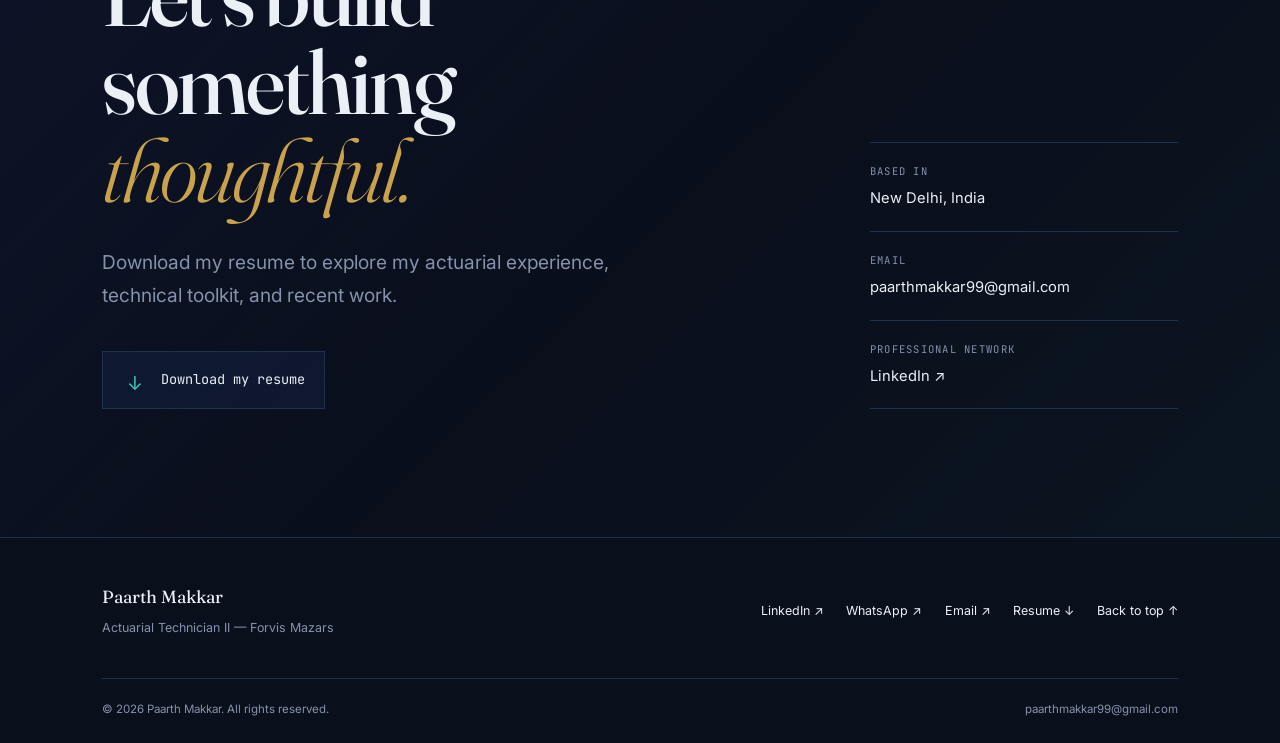
==== commit 886e6b60: "mobile view undo" ====
--- a/index.html
+++ b/index.html
@@ -26,19 +26,14 @@
       <span class="nav__logo-mark" aria-hidden="true">Paarth</span>
     </a>
   </div>
-  <div class="nav__menu">
-    <button class="nav__menu-toggle" type="button" aria-label="Navigation menu" aria-expanded="false" aria-controls="nav-links">
-      <span aria-hidden="true">•••</span>
-    </button>
-    <nav class="nav__links" id="nav-links" aria-label="Main navigation">
-      <a href="#work">Experience</a>
-      <a href="#exams">Exams</a>
-      <a href="#modelling">Modelling</a>
-      <a href="pages/actuarial-science.html">Actuarial Science</a>
-      <a href="#contact">Contact</a>
-      <a class="nav__linkedin" href="https://www.linkedin.com/in/paarthmakkar" target="_blank" rel="noopener noreferrer" aria-label="Visit Paarth Makkar on LinkedIn">LinkedIn</a>
-    </nav>
-  </div>
+  <nav class="nav__links">
+    <a href="#work">Experience</a>
+    <a href="#exams">Exams</a>
+    <a href="#modelling">Modelling</a>
+    <a href="pages/actuarial-science.html">Actuarial Science</a>
+    <a href="#contact">Contact</a>
+    <a class="nav__linkedin" href="https://www.linkedin.com/in/paarthmakkar" target="_blank" rel="noopener noreferrer" aria-label="Visit Paarth Makkar on LinkedIn">LinkedIn</a>
+  </nav>
 </header>
 
 <main>
@@ -291,6 +286,5 @@
 </footer>
 
 <script src="assets/js/script.js"></script>
-<script src="assets/js/nav.js"></script>
 </body>
 </html>
--- a/assets/css/style.css
+++ b/assets/css/style.css
@@ -49,8 +49,6 @@
 main, .nav, .footer{position:relative;z-index:1;}
 
 /* ===== Nav ===== */
-.nav__menu{display:flex;align-items:center;}
-.nav__menu-toggle{display:none;}
 .nav{
   position:fixed;top:0;left:0;right:0;
   display:flex;justify-content:space-between;align-items:center;
@@ -688,109 +686,3 @@
   .image-viewer__image{max-width:calc(100% - 5rem);max-height:calc(100% - 2rem);}
   .image-viewer__nav--previous{left:.4rem;}.image-viewer__nav--next{right:.4rem;}
 }
-
-@media (max-width:720px){
-  .nav{
-    flex-wrap:wrap;
-    gap:.25rem .75rem;
-    padding:.65rem 1rem;
-  }
-  .nav__logo{height:36px;}
-  .nav__menu{
-    display:block;
-    position:absolute;
-    top:.25rem;
-    right:.75rem;
-  }
-  .nav__menu-toggle{
-    width:44px;
-    height:44px;
-    display:grid;
-    place-items:center;
-    padding:0;
-    border:1px solid var(--border);
-    border-radius:6px;
-    background:transparent;
-    color:var(--text);
-    font:inherit;
-    cursor:pointer;
-    -webkit-tap-highlight-color:transparent;
-  }
-  .nav__menu-toggle span{font-size:1.2rem;letter-spacing:.08em;line-height:1;}
-  .nav__links{
-    display:none;
-    position:absolute;
-    top:calc(100% + .5rem);
-    right:0;
-    width:min(17rem,calc(100vw - 2rem));
-    flex-direction:column;
-    align-items:stretch;
-    gap:.15rem;
-    padding:.5rem;
-    border:1px solid var(--border);
-    border-radius:8px;
-    background:rgba(10,15,28,.97);
-    box-shadow:0 12px 32px rgba(0,0,0,.35);
-    backdrop-filter:blur(12px);
-  }
-  .nav__menu.is-open .nav__links{display:flex;}
-  .nav__links a{
-    display:inline-flex;
-    align-items:center;
-    min-height:44px;
-    padding:.5rem .75rem;
-    font-size:.9rem;
-  }
-  .nav__links .nav__linkedin{justify-content:center;padding:.5rem .75rem;}
-
-  section[id]{scroll-margin-top:9rem;}
-
-  .hero{
-    min-height:100vh;
-    min-height:100svh;
-    padding:10rem 1.25rem 3rem;
-  }
-  .hero__text{width:100%;min-width:0;}
-  .hero__eyebrow{font-size:.78rem;line-height:1.5;}
-  .hero__title{
-    max-width:100%;
-    font-size:clamp(2.75rem,13vw,5rem);
-    overflow-wrap:anywhere;
-  }
-  .hero__lede{font-size:1rem;margin-bottom:2rem;}
-  .hero__actions{width:min(100%,22rem);gap:.7rem;}
-  .hero__actions .btn{
-    flex:1 1 10rem;
-    min-height:48px;
-    display:inline-flex;
-    align-items:center;
-    justify-content:center;
-    padding:.8rem 1rem;
-  }
-
-  .exams__inner{padding:0 1.25rem;}
-  .branch-grid{grid-template-columns:minmax(0,1fr);}
-  .branch{padding:1.4rem;}
-  .branch__exams{max-height:10rem;opacity:1;margin-top:1.2rem;}
-
-  .timeline,.modelling{padding:3.5rem 1.25rem;}
-  .timeline__layout{grid-template-columns:minmax(0,1fr);}
-  .timeline__main,.timeline__skills{min-width:0;}
-  .timeline__list{padding:0 0 0 1.7rem;}
-  .timeline__list::before{left:5px;}
-  .tl-item::before{left:-1.7rem;}
-  .certs{padding:0 0 0 1.7rem;}
-}
-
-@media (max-width:720px) and (hover:none){
-  .branch:hover{transform:none;box-shadow:none;}
-  .model-card:hover{transform:none;}
-}
-
-@media (max-width:420px){
-  .nav__links{justify-content:flex-start;}
-  .hero{padding-right:1rem;padding-left:1rem;}
-  .contact{padding-right:1.25rem;padding-left:1.25rem;}
-  .contact__resume{font-size:.68rem;padding:.9rem .8rem;gap:.55rem;}
-  .contact__detail a,.footer__base a{overflow-wrap:anywhere;}
-}
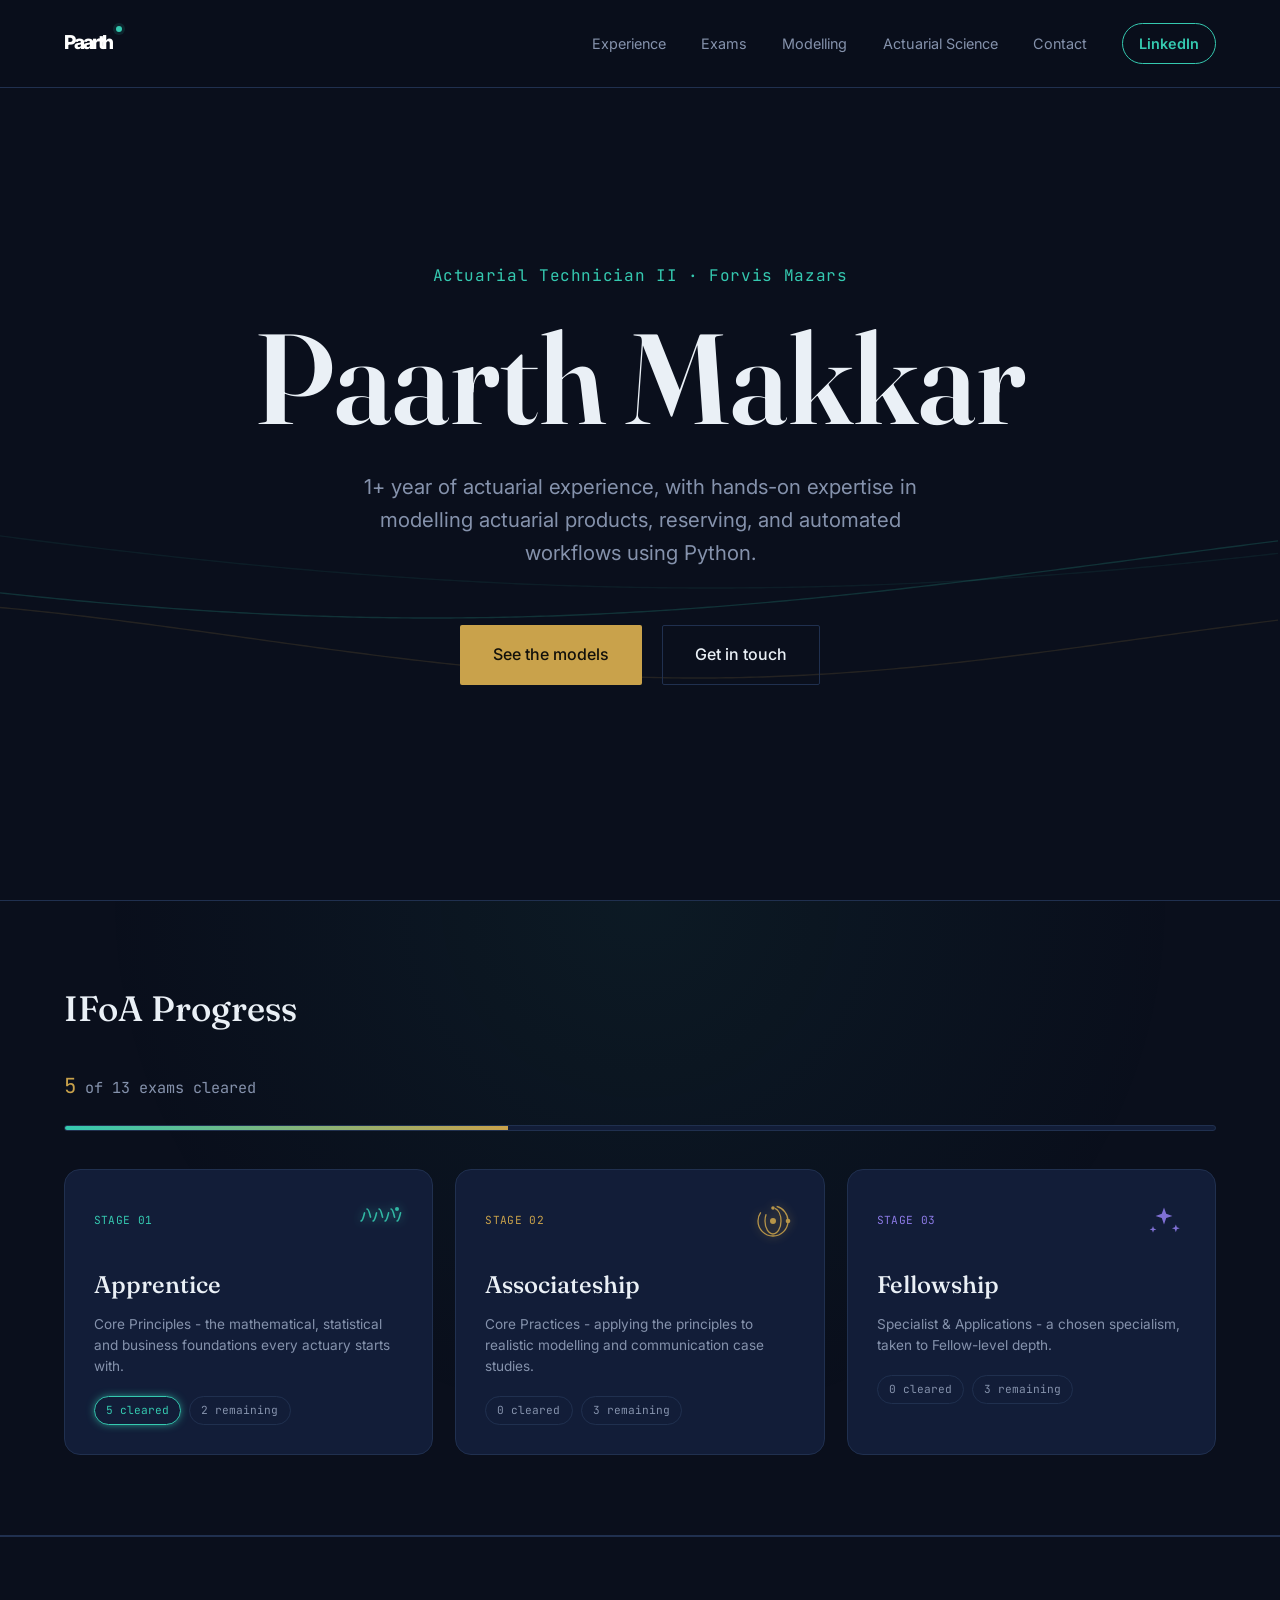
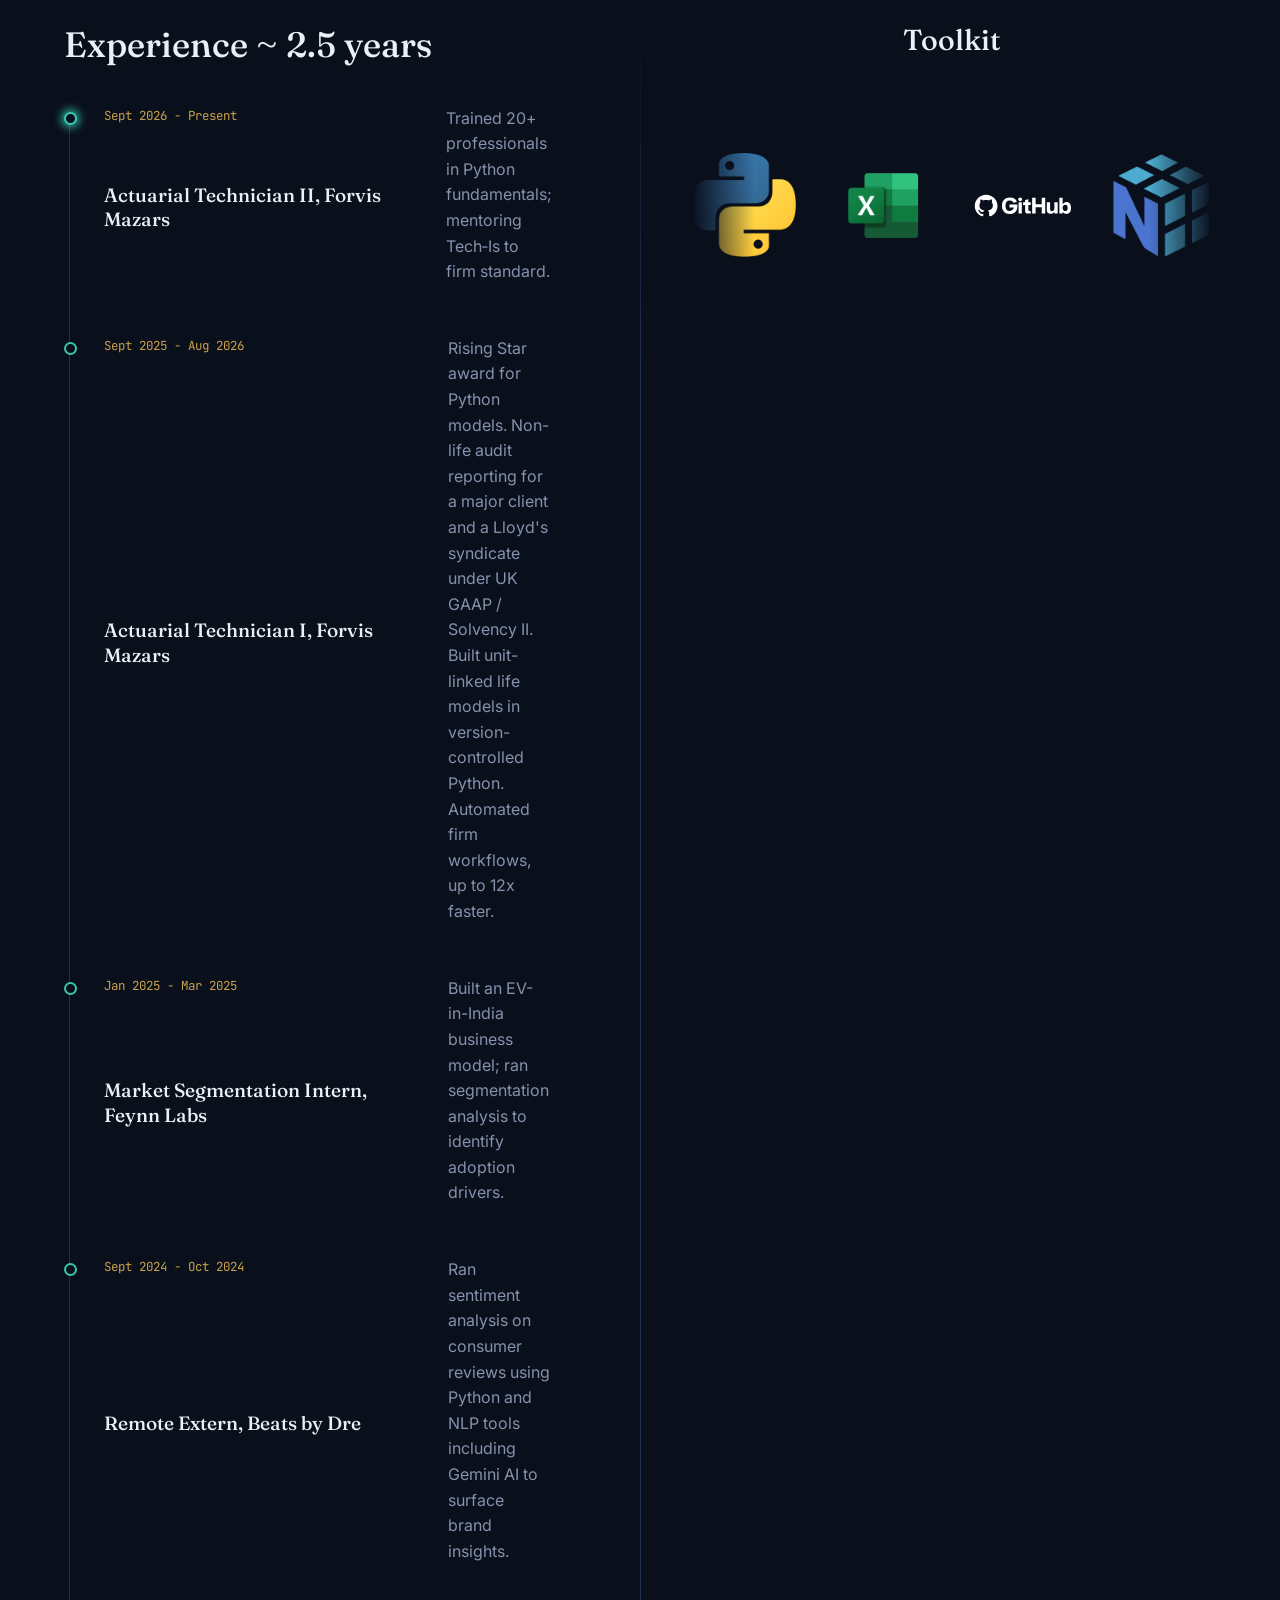
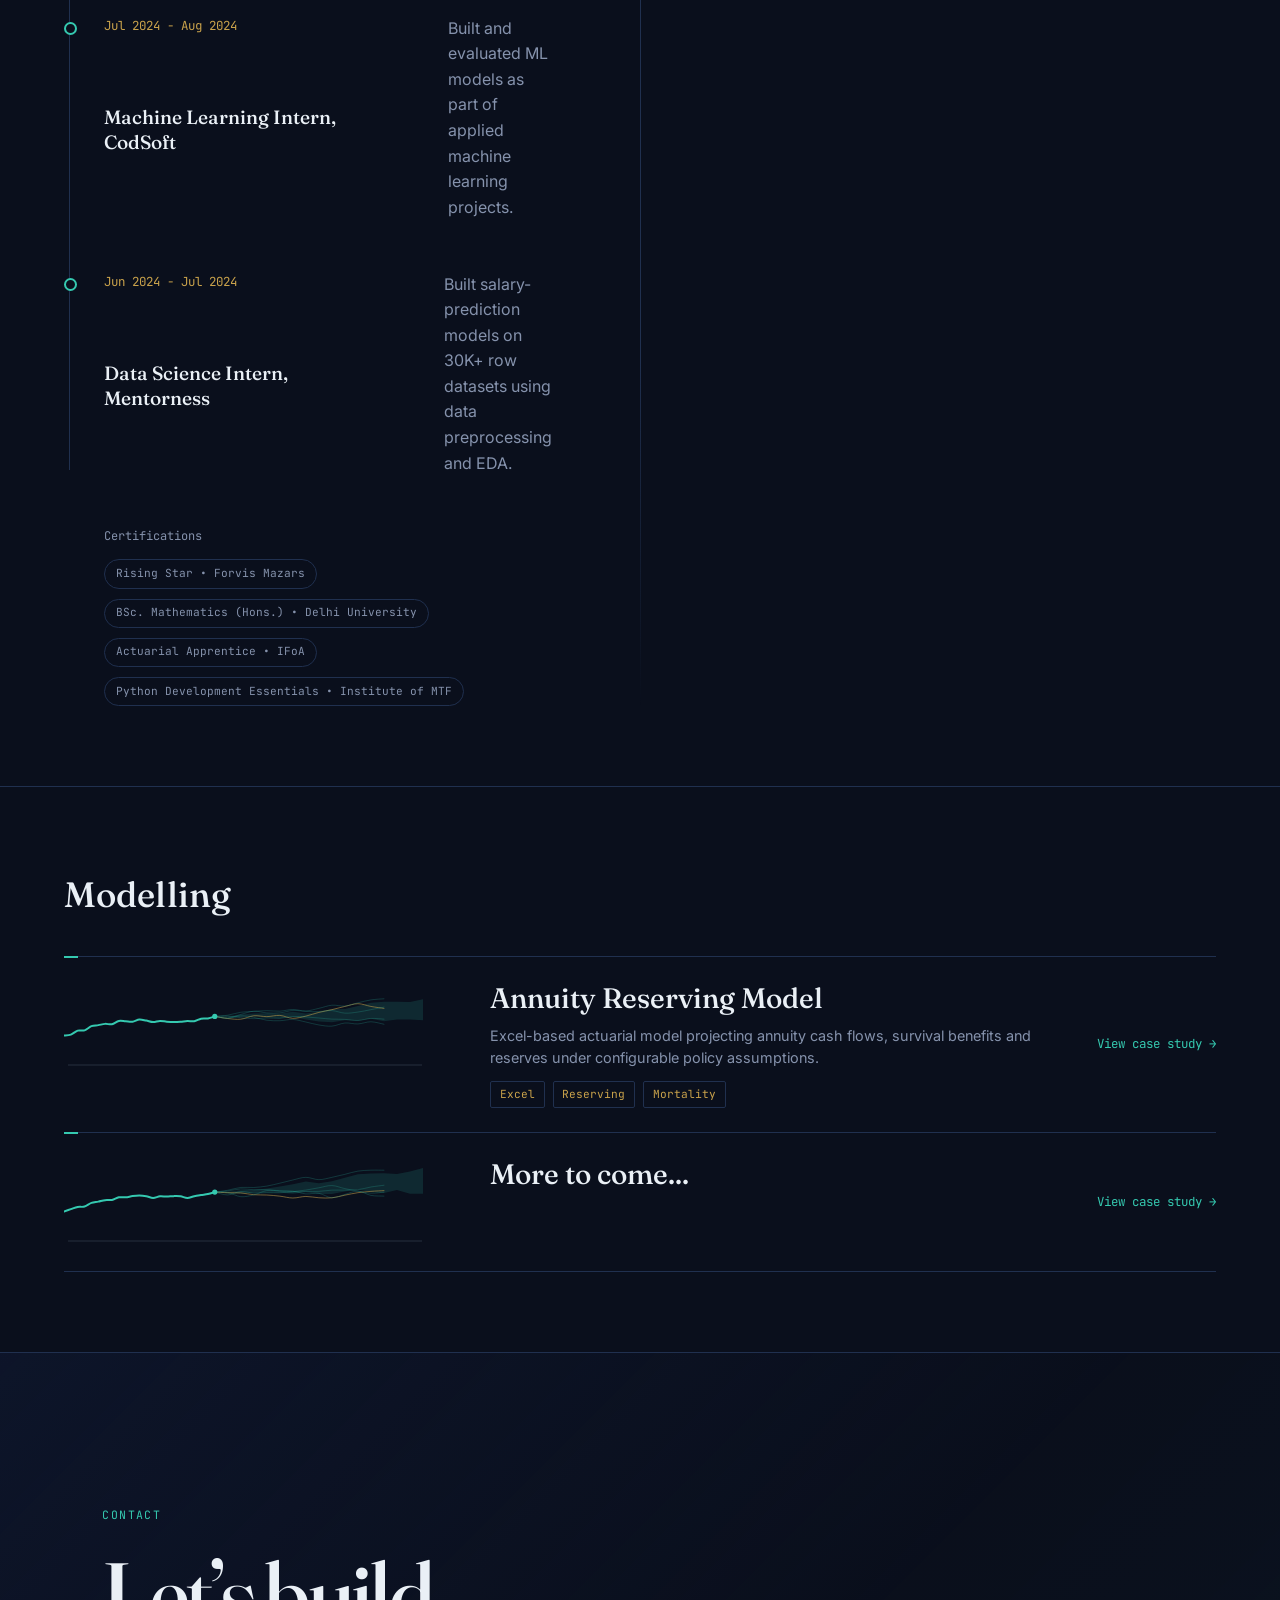
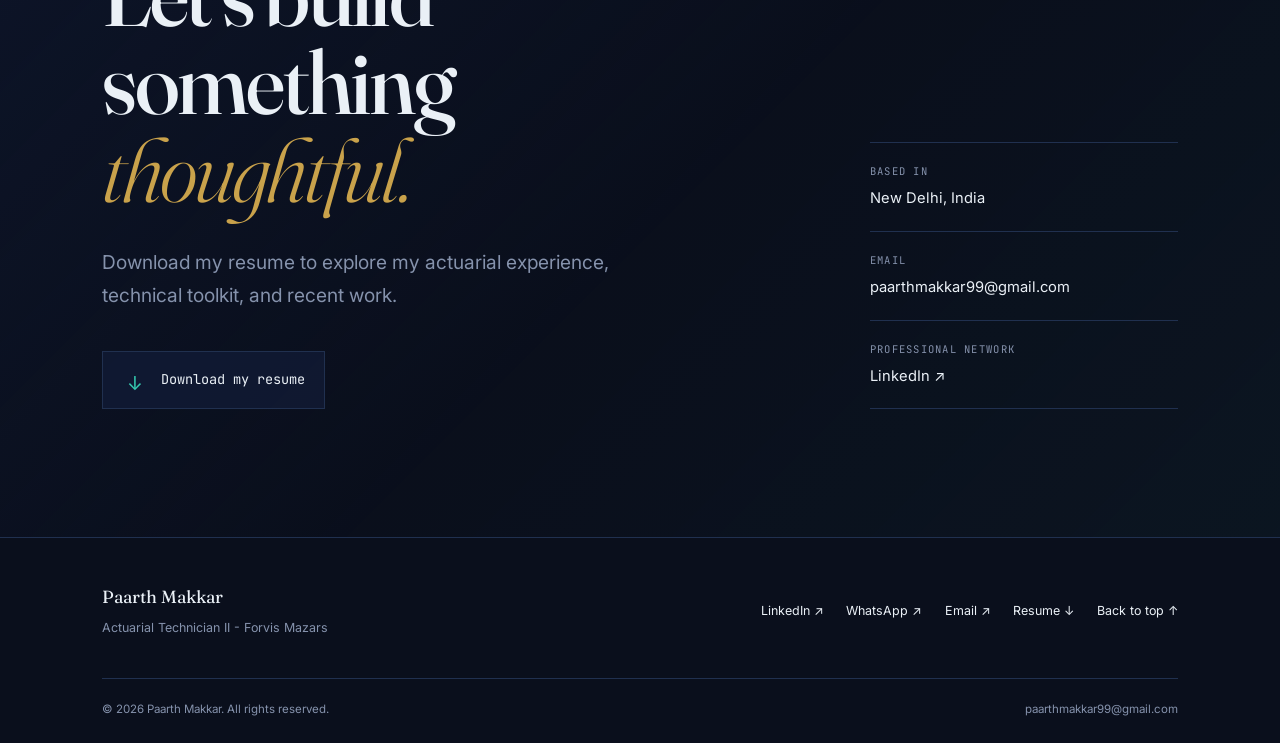
==== commit 2c46d4ac: "replacing AI generated long dashed with short dashes" ====
--- a/index.html
+++ b/index.html
@@ -69,7 +69,7 @@
             </svg>
           </div>
           <h3 class="branch__title">Apprentice</h3>
-          <p class="branch__desc">Core Principles — the mathematical, statistical and business foundations every actuary starts with.</p>
+          <p class="branch__desc">Core Principles - the mathematical, statistical and business foundations every actuary starts with.</p>
           <div class="branch__pills">
             <span class="pill pill--glow">5 cleared</span>
             <span class="pill">2 remaining</span>
@@ -97,7 +97,7 @@
             </svg>
           </div>
           <h3 class="branch__title">Associateship</h3>
-          <p class="branch__desc">Core Practices — applying the principles to realistic modelling and communication case studies.</p>
+          <p class="branch__desc">Core Practices - applying the principles to realistic modelling and communication case studies.</p>
           <div class="branch__pills">
             <span class="pill">0 cleared</span>
             <span class="pill">3 remaining</span>
@@ -119,7 +119,7 @@
             </svg>
           </div>
           <h3 class="branch__title">Fellowship</h3>
-          <p class="branch__desc">Specialist &amp; Applications — a chosen specialism, taken to Fellow-level depth.</p>
+          <p class="branch__desc">Specialist &amp; Applications - a chosen specialism, taken to Fellow-level depth.</p>
           <div class="branch__pills">
             <span class="pill">0 cleared</span>
             <span class="pill">3 remaining</span>
@@ -141,32 +141,32 @@
         <h2 class="section-title">Experience <span id="experience-years"></span></h2>
         <ol class="timeline__list">
           <li class="tl-item tl-item--current">
-            <span class="tl-item__date">Sept 2026 — Present</span>
+            <span class="tl-item__date">Sept 2026 - Present</span>
             <h3 class="tl-item__role">Actuarial Technician II, Forvis Mazars</h3>
             <p class="tl-item__desc">Trained 20+ professionals in Python fundamentals; mentoring Tech‑Is to firm standard.</p>
           </li>
           <li class="tl-item">
-            <span class="tl-item__date">Sept 2025 — Aug 2026</span>
+            <span class="tl-item__date">Sept 2025 - Aug 2026</span>
             <h3 class="tl-item__role">Actuarial Technician I, Forvis Mazars</h3>
             <p class="tl-item__desc">Rising Star award for Python models. Non-life audit reporting for a major client and a Lloyd's syndicate under UK GAAP / Solvency II. Built unit-linked life models in version-controlled Python. Automated firm workflows, up to 12x faster.</p>
           </li>
           <li class="tl-item">
-            <span class="tl-item__date">Jan 2025 — Mar 2025</span>
+            <span class="tl-item__date">Jan 2025 - Mar 2025</span>
             <h3 class="tl-item__role">Market Segmentation Intern, Feynn Labs</h3>
             <p class="tl-item__desc">Built an EV-in-India business model; ran segmentation analysis to identify adoption drivers.</p>
           </li>
           <li class="tl-item">
-            <span class="tl-item__date">Sept 2024 — Oct 2024</span>
+            <span class="tl-item__date">Sept 2024 - Oct 2024</span>
             <h3 class="tl-item__role">Remote Extern, Beats by Dre</h3>
             <p class="tl-item__desc">Ran sentiment analysis on consumer reviews using Python and NLP tools including Gemini AI to surface brand insights.</p>
           </li>
           <li class="tl-item">
-            <span class="tl-item__date">Jul 2024 — Aug 2024</span>
+            <span class="tl-item__date">Jul 2024 - Aug 2024</span>
             <h3 class="tl-item__role">Machine Learning Intern, CodSoft</h3>
             <p class="tl-item__desc">Built and evaluated ML models as part of applied machine learning projects.</p>
           </li>
           <li class="tl-item">
-            <span class="tl-item__date">Jun 2024 — Jul 2024</span>
+            <span class="tl-item__date">Jun 2024 - Jul 2024</span>
             <h3 class="tl-item__role">Data Science Intern, Mentorness</h3>
             <p class="tl-item__desc">Built salary-prediction models on 30K+ row datasets using data preprocessing and EDA.</p>
           </li>
@@ -190,15 +190,15 @@
         <div class="skills__col">
           <div class="skills__marquee">
           <div class="skills__track">
-            <div class="skill-tile" data-name="Python" data-use="Core language for actuarial modelling — used to build unit-linked life and reserving models."><img src="assets/images/logos/python.png" alt="Python logo"></div>
-            <div class="skill-tile" data-name="Excel" data-use="Advanced spreadsheet modelling — used for Solvency II audit reporting and analysis."><img src="assets/images/logos/excel.png" alt="Excel logo"></div>
-            <div class="skill-tile" data-name="GitHub" data-use="Version control for models — version-controlled Python life models on GitHub."><img src="assets/images/logos/github.svg" alt="GitHub logo"></div>
-            <div class="skill-tile" data-name="NumPy" data-use="Numerical computing for actuarial and data analysis — used for fast array-based calculations in Python."><img src="assets/images/logos/numpy.png" alt="NumPy logo"></div>
+            <div class="skill-tile" data-name="Python" data-use="Core language for actuarial modelling - used to build unit-linked life and reserving models."><img src="assets/images/logos/python.png" alt="Python logo"></div>
+            <div class="skill-tile" data-name="Excel" data-use="Advanced spreadsheet modelling - used for Solvency II audit reporting and analysis."><img src="assets/images/logos/excel.png" alt="Excel logo"></div>
+            <div class="skill-tile" data-name="GitHub" data-use="Version control for models - version-controlled Python life models on GitHub."><img src="assets/images/logos/github.svg" alt="GitHub logo"></div>
+            <div class="skill-tile" data-name="NumPy" data-use="Numerical computing for actuarial and data analysis - used for fast array-based calculations in Python."><img src="assets/images/logos/numpy.png" alt="NumPy logo"></div>
             <!-- duplicate set for seamless loop -->
-            <div class="skill-tile" aria-hidden="true" data-name="Python" data-use="Core language for actuarial modelling — used to build unit-linked life and reserving models."><img src="assets/images/logos/python.png" alt=""></div>
-            <div class="skill-tile" aria-hidden="true" data-name="Excel" data-use="Advanced spreadsheet modelling — used for Solvency II audit reporting and analysis."><img src="assets/images/logos/excel.png" alt=""></div>
-            <div class="skill-tile" aria-hidden="true" data-name="GitHub" data-use="Version control for models — version-controlled Python life models on GitHub."><img src="assets/images/logos/github.svg" alt=""></div>
-            <div class="skill-tile" aria-hidden="true" data-name="NumPy" data-use="Numerical computing for actuarial and data analysis — used for fast array-based calculations in Python."><img src="assets/images/logos/numpy.png" alt=""></div>
+            <div class="skill-tile" aria-hidden="true" data-name="Python" data-use="Core language for actuarial modelling - used to build unit-linked life and reserving models."><img src="assets/images/logos/python.png" alt=""></div>
+            <div class="skill-tile" aria-hidden="true" data-name="Excel" data-use="Advanced spreadsheet modelling - used for Solvency II audit reporting and analysis."><img src="assets/images/logos/excel.png" alt=""></div>
+            <div class="skill-tile" aria-hidden="true" data-name="GitHub" data-use="Version control for models - version-controlled Python life models on GitHub."><img src="assets/images/logos/github.svg" alt=""></div>
+            <div class="skill-tile" aria-hidden="true" data-name="NumPy" data-use="Numerical computing for actuarial and data analysis - used for fast array-based calculations in Python."><img src="assets/images/logos/numpy.png" alt=""></div>
           </div>
 
           </div>
@@ -269,7 +269,7 @@
   <div class="footer__inner">
     <div class="footer__identity">
       <span class="footer__name">Paarth Makkar</span>
-      <span>Actuarial Technician II — Forvis Mazars</span>
+      <span>Actuarial Technician II - Forvis Mazars</span>
     </div>
     <nav class="footer__links" aria-label="Footer links">
       <a href="https://www.linkedin.com/in/paarthmakkar" target="_blank" rel="noopener noreferrer">LinkedIn <span aria-hidden="true">↗</span></a>
--- a/assets/css/style.css
+++ b/assets/css/style.css
@@ -347,13 +347,23 @@
 .as-page{padding-top:9rem;}
 
 .as-hero{
-  max-width:900px;margin:0 auto;padding:0 clamp(1.5rem,5vw,4rem) 6rem;
-  text-align:left;
+  max-width:1120px;margin:0 auto;padding:0 clamp(1.5rem,5vw,4rem) 6rem;
+  display:grid;grid-template-columns:minmax(0,1.2fr) minmax(260px,.8fr);
+  align-items:center;gap:clamp(2rem,5vw,4rem);
 }
 .as-hero__eyebrow{font-family:var(--mono);font-size:0.85rem;color:var(--teal);letter-spacing:0.06em;text-transform:uppercase;margin-bottom:1.4rem;}
 .as-hero__title{font-family:var(--serif);font-weight:500;font-size:clamp(2.2rem,5vw,3.6rem);line-height:1.15;margin-bottom:1.6rem;}
 .as-hero__title em{font-style:italic;color:var(--gold);}
 .as-hero__lede{font-size:1.15rem;line-height:1.75;color:var(--muted);max-width:62ch;}
+
+.as-visual{margin:0;border:1px solid var(--border);border-radius:5px;overflow:hidden;background:var(--surface);}
+.as-visual img{display:block;width:100%;aspect-ratio:4/3;object-fit:cover;filter:saturate(.78) brightness(.82);}
+.as-visual figcaption{padding:.75rem .9rem;color:var(--muted);font-size:.76rem;line-height:1.5;}
+.as-visual figcaption a{color:var(--teal);white-space:nowrap;}
+.as-visual figcaption a:hover{color:var(--gold);}
+.as-hero__visual img{aspect-ratio:4/3;}
+.as-visual--story{margin:1.8rem 0 1.5rem;}
+.as-visual--story img{aspect-ratio:16/8;}
 
 .as-story{max-width:900px;margin:0 auto;padding:0 clamp(1.5rem,5vw,4rem);}
 
@@ -448,6 +458,8 @@
 .as-close__actions{display:flex;gap:1rem;flex-wrap:wrap;}
 
 @media (max-width:720px){
+  .as-hero{grid-template-columns:1fr;gap:2rem;padding-bottom:4rem;}
+  .as-hero__visual{max-width:560px;}
   .as-section{grid-template-columns:1fr;}
   .as-section__index{flex-direction:row;align-items:center;gap:0.8rem;}
   .as-section__thread{display:none;}
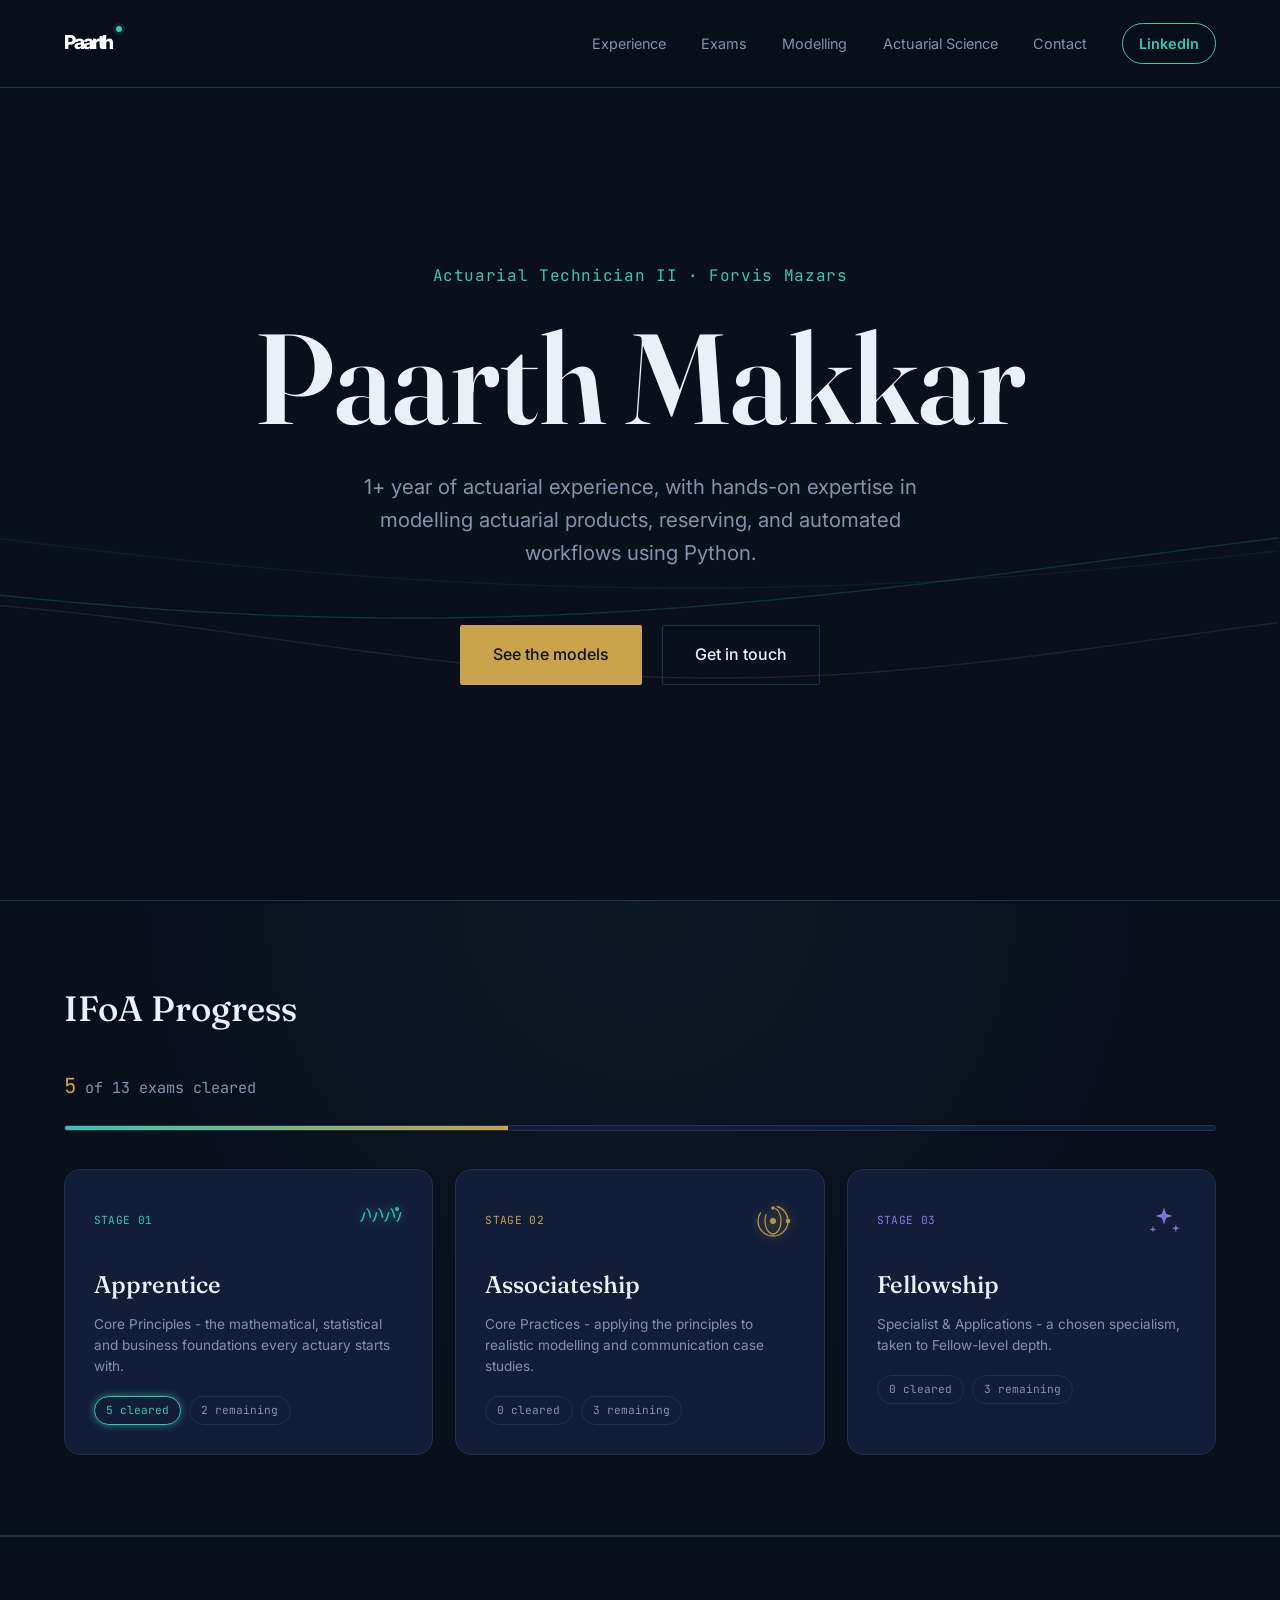
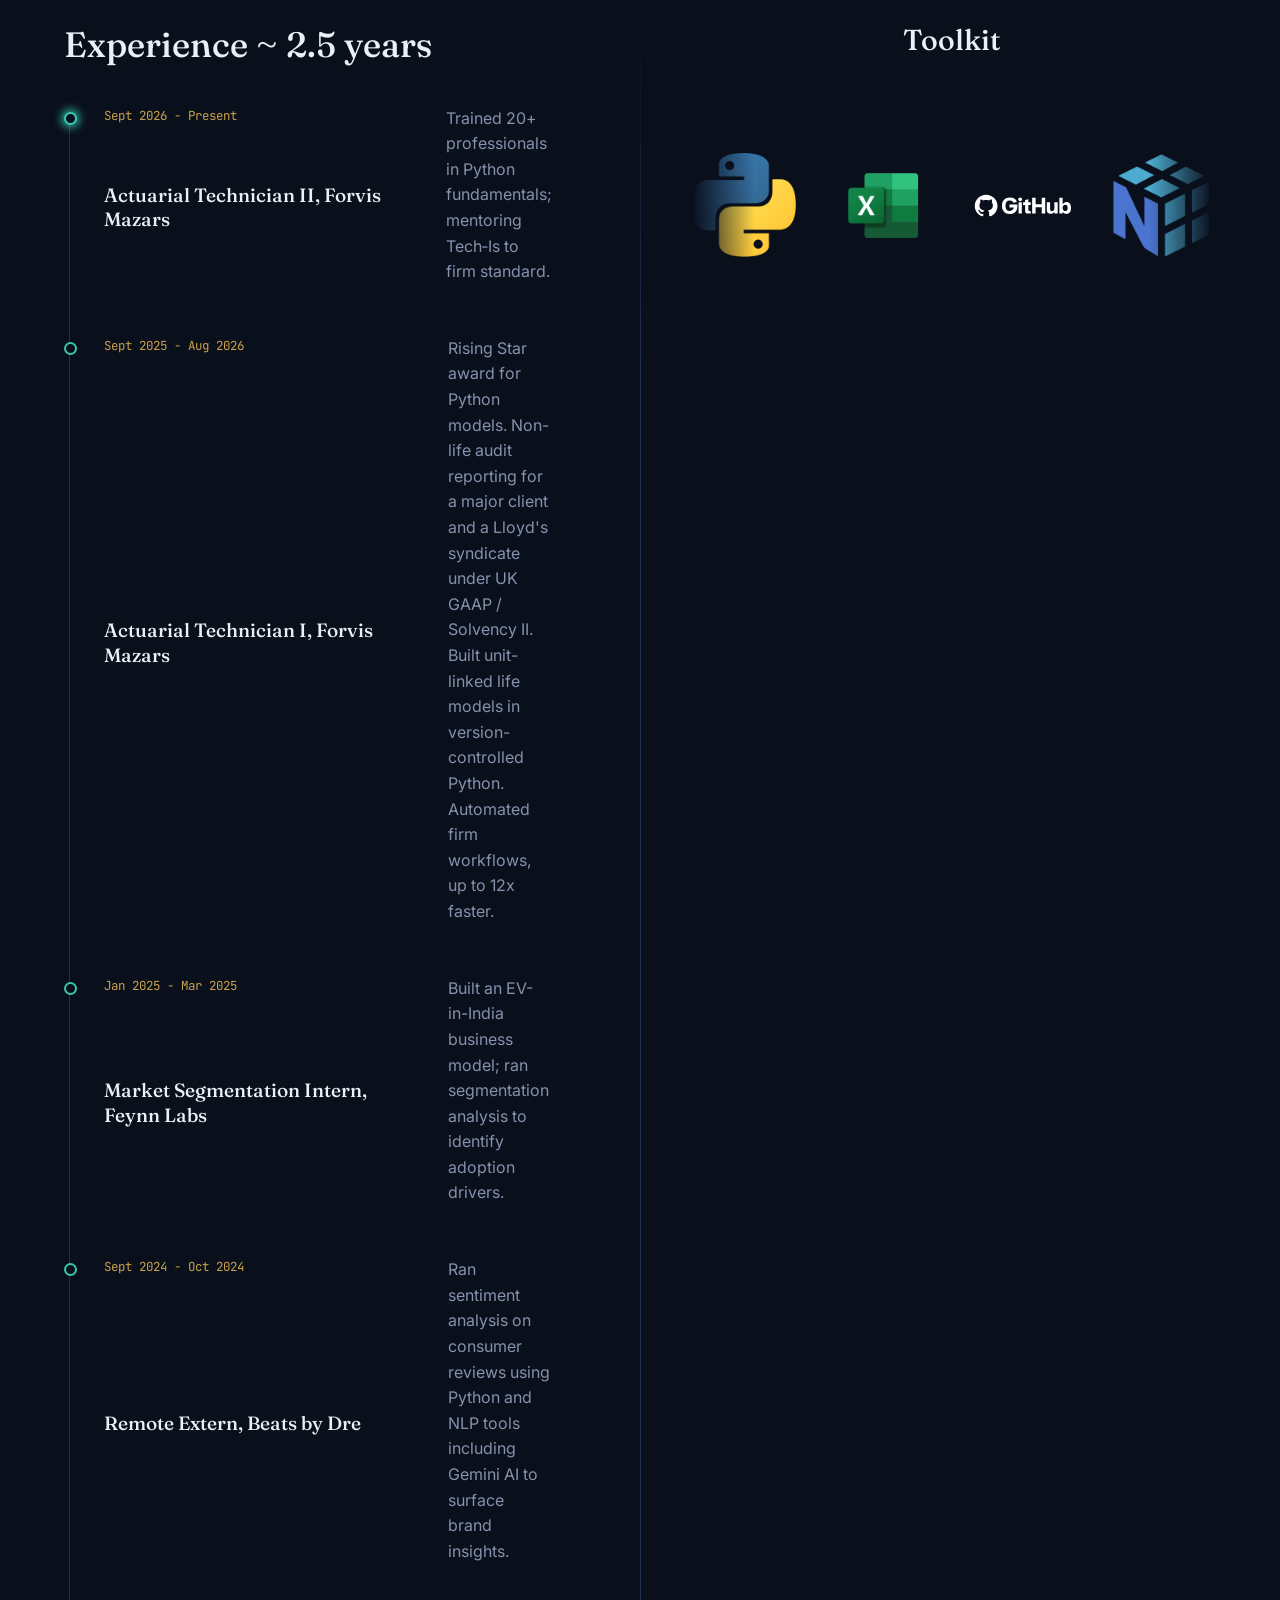
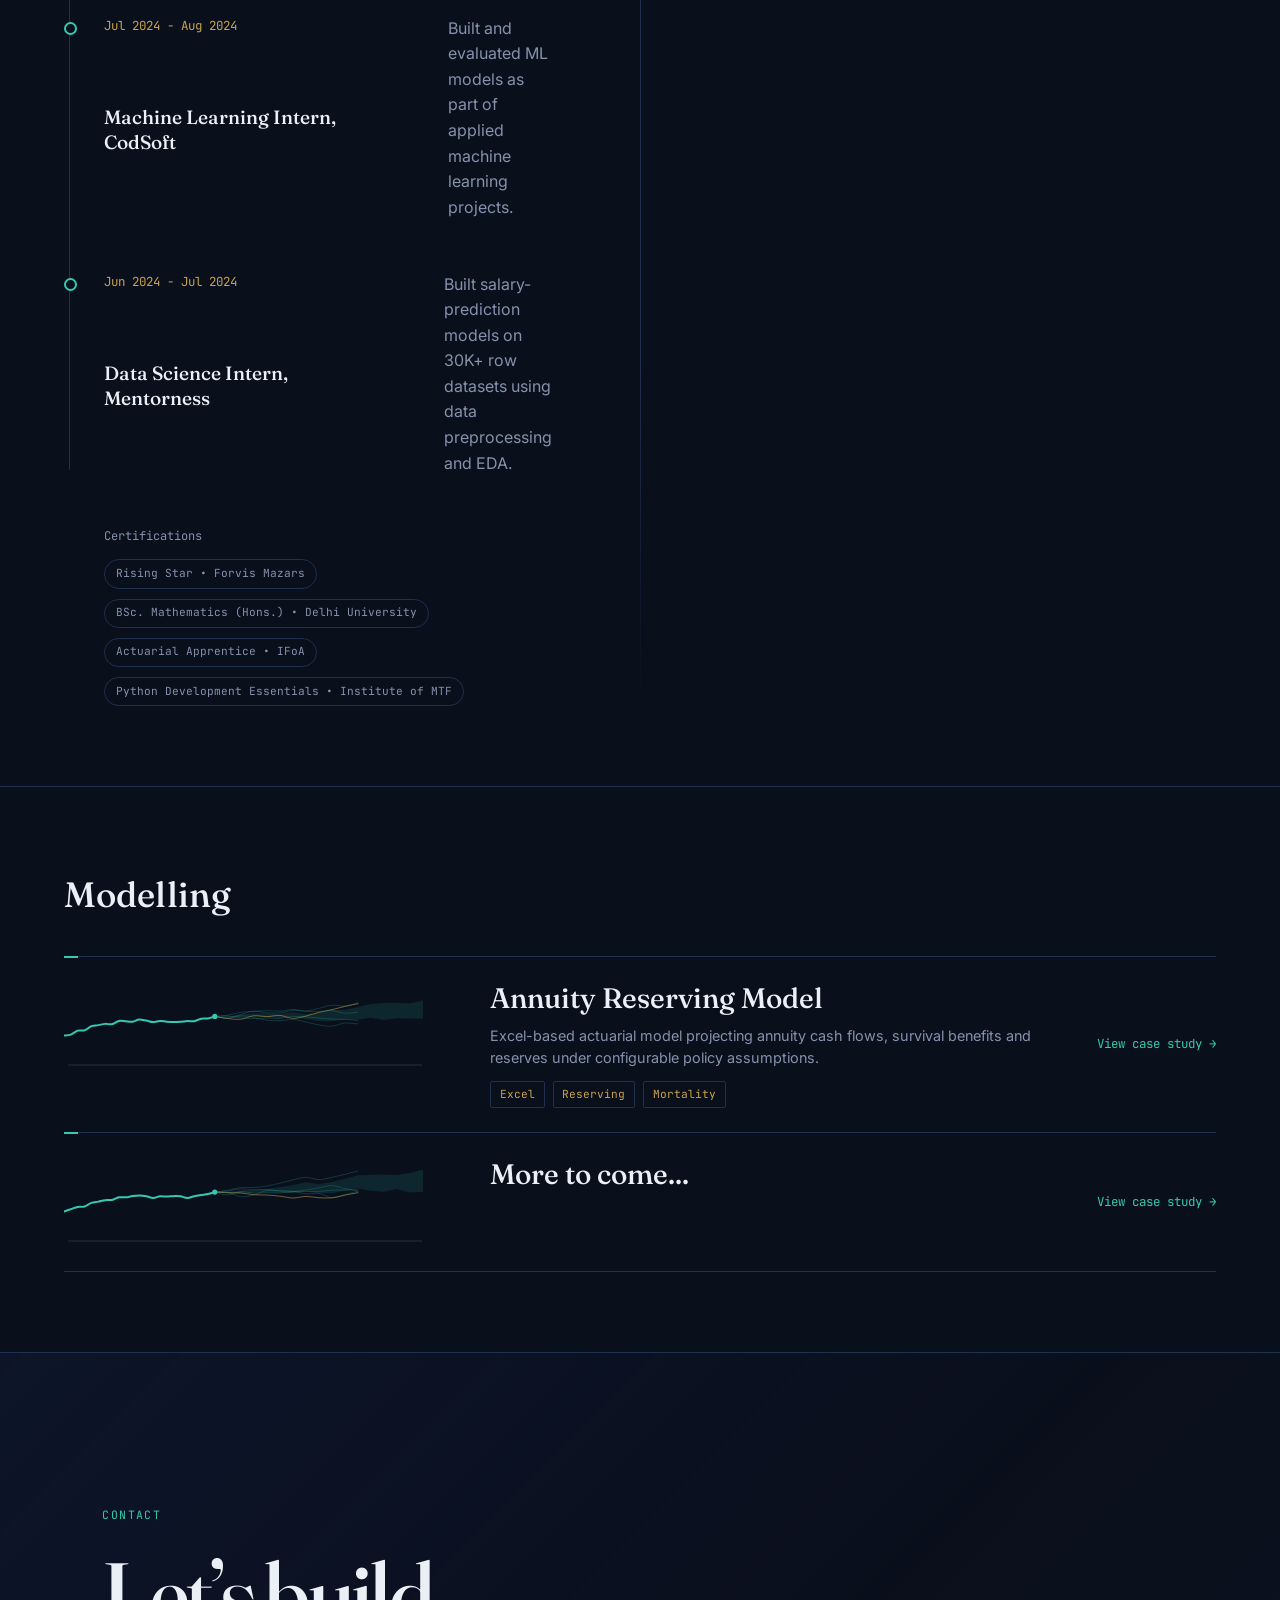
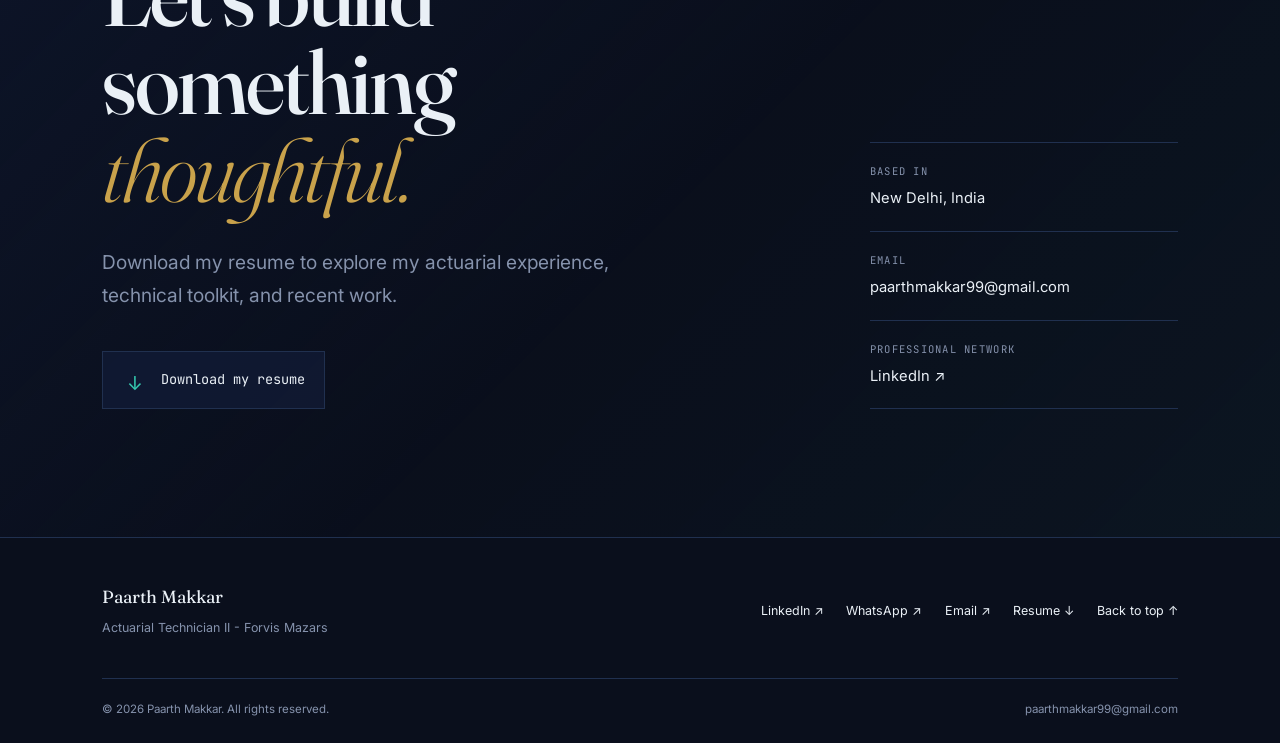
==== commit b95559fd: "hidden .html tags in website URLs" ====
--- a/index.html
+++ b/index.html
@@ -22,7 +22,7 @@
 
 <header class="nav" id="top">
   <div class="nav__logo" aria-label="Paarth Makkar logo">
-    <a href="index.html" aria-label="Go to home page">
+    <a href="./" aria-label="Go to home page">
       <span class="nav__logo-mark" aria-hidden="true">Paarth</span>
     </a>
   </div>
@@ -30,7 +30,7 @@
     <a href="#work">Experience</a>
     <a href="#exams">Exams</a>
     <a href="#modelling">Modelling</a>
-    <a href="pages/actuarial-science.html">Actuarial Science</a>
+    <a href="pages/actuarial-science/">Actuarial Science</a>
     <a href="#contact">Contact</a>
     <a class="nav__linkedin" href="https://www.linkedin.com/in/paarthmakkar" target="_blank" rel="noopener noreferrer" aria-label="Visit Paarth Makkar on LinkedIn">LinkedIn</a>
   </nav>
@@ -218,7 +218,7 @@
       <h2 class="section-title">Modelling</h2>
     </div>
     <div class="model-grid" id="model-grid">
-      <a class="model-card model-card--link" href="pages/annuity-reserving.html">
+      <a class="model-card model-card--link" href="pages/annuity-reserving/">
         <div class="model-card__chart" data-chart="reserve"></div>
         <h3 class="model-card__title">Annuity Reserving Model</h3>
         <p class="model-card__desc">Excel-based actuarial model projecting annuity cash flows, survival benefits and reserves under configurable policy assumptions.</p>
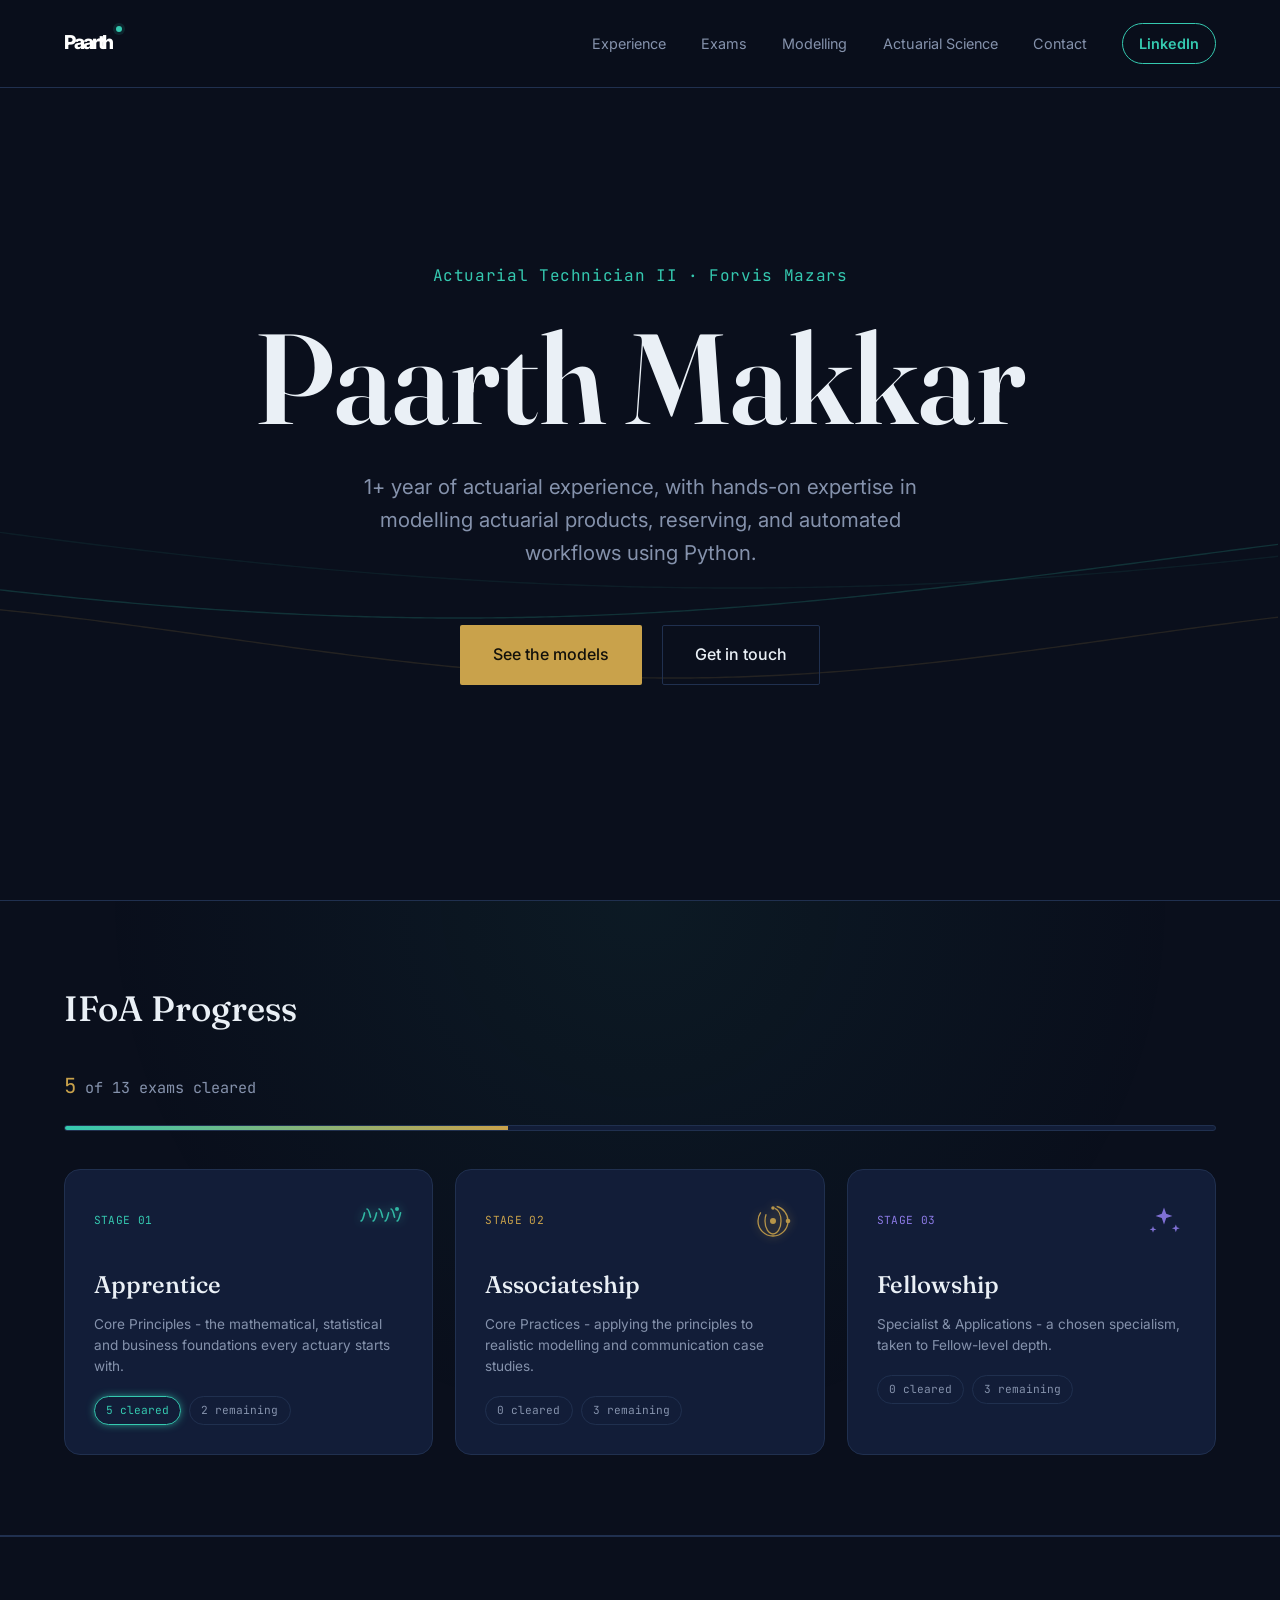
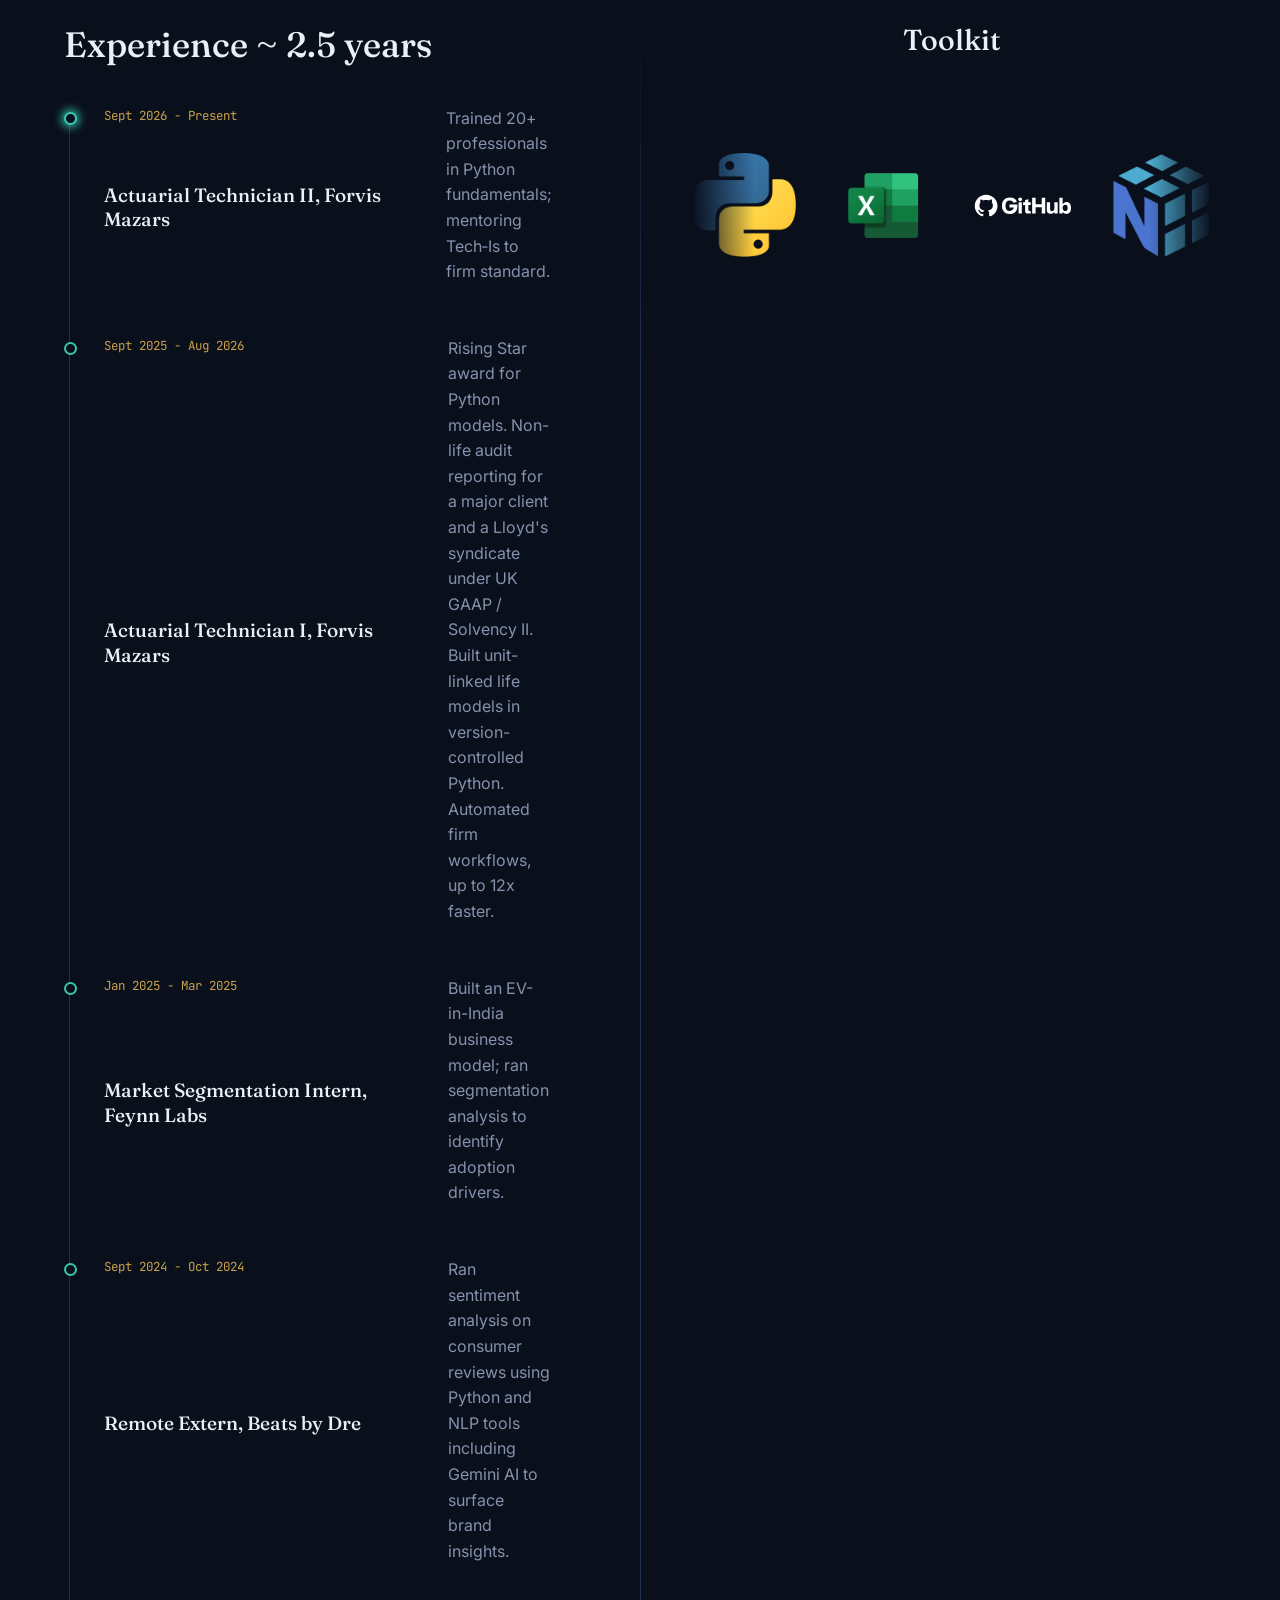
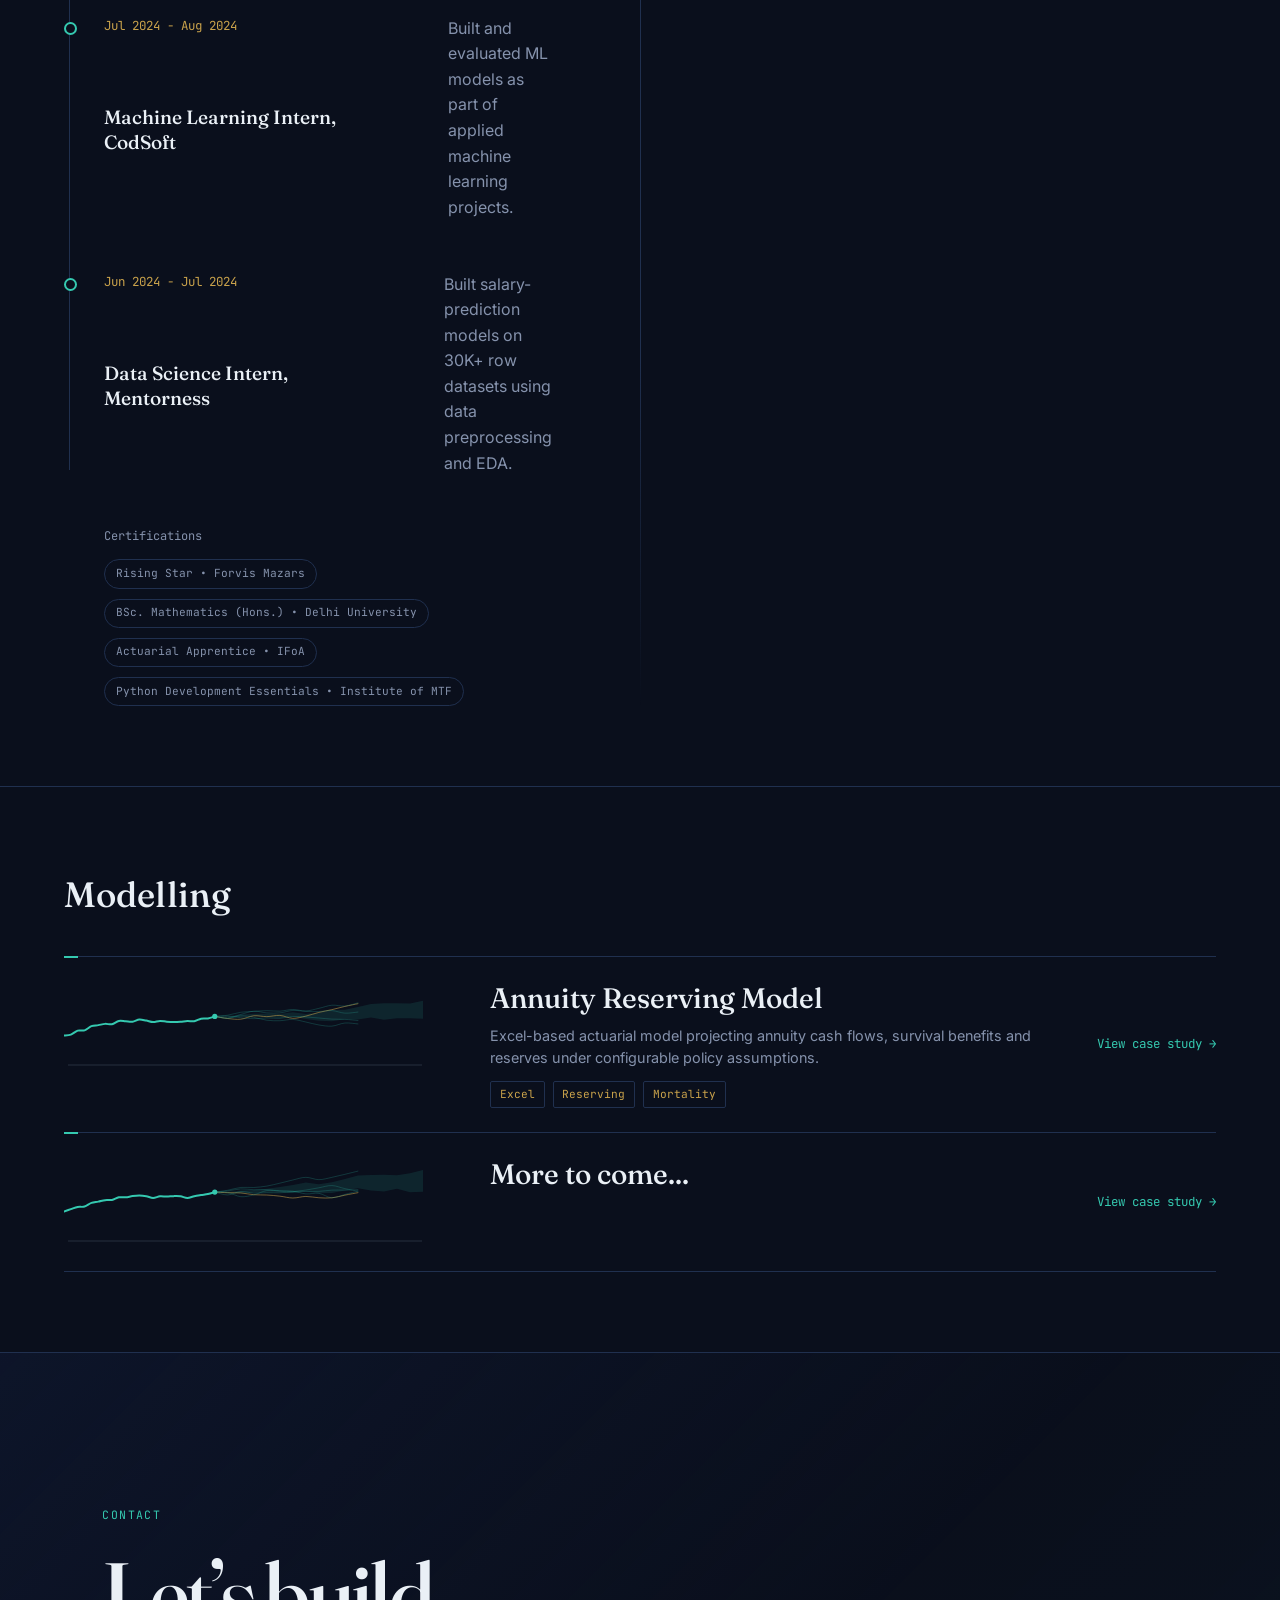
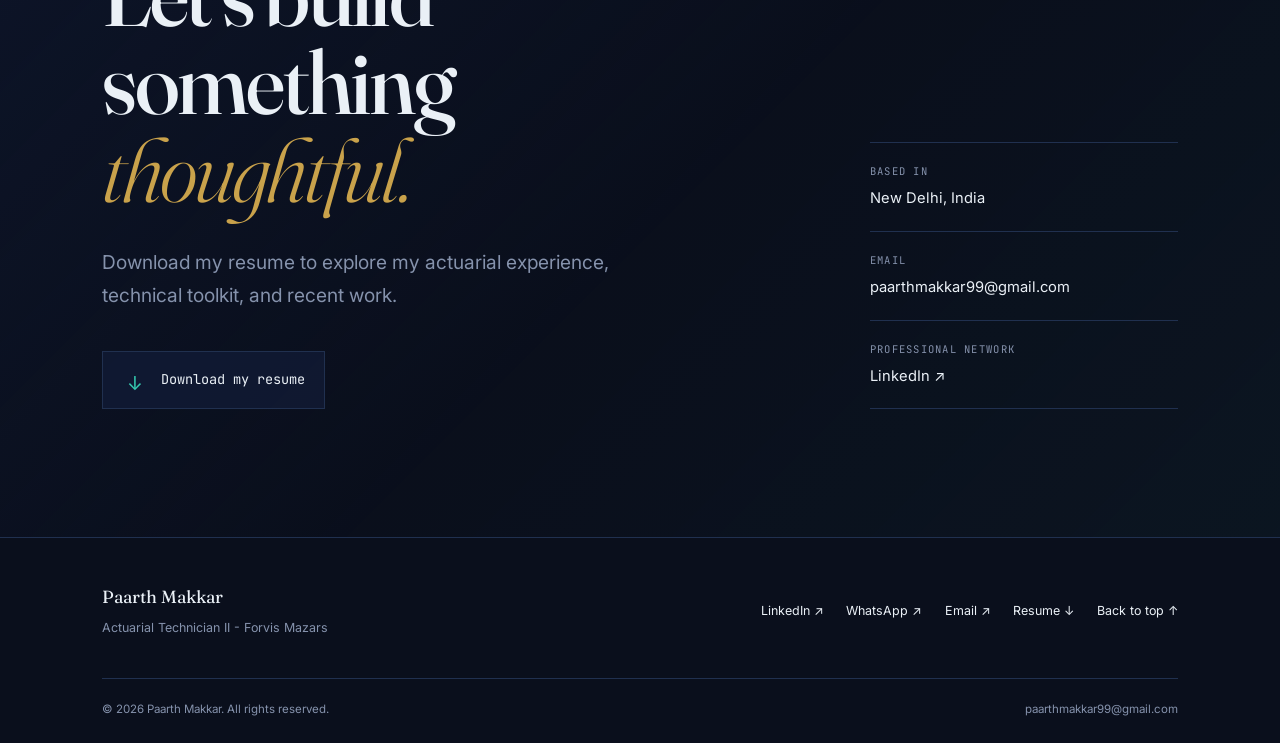
==== commit 77694d81: "separated style sheets for different webpages" ====
--- a/index.html
+++ b/index.html
@@ -13,6 +13,7 @@
 </script>
 <link rel="preconnect" href="https://fonts.googleapis.com">
 <link href="https://fonts.googleapis.com/css2?family=Fraunces:opsz,wght@9..144,300;9..144,500;9..144,600&family=Inter:wght@400;500;600&family=JetBrains+Mono:wght@400;500&display=swap" rel="stylesheet">
+<link rel="stylesheet" href="assets/css/base.css">
 <link rel="stylesheet" href="assets/css/style.css">
 <link rel="icon" type="image/x-icon" href="assets/favicon.ico">
 </head>
--- a/assets/css/base.css
+++ b/assets/css/base.css
@@ -0,0 +1,114 @@
+:root{
+  --bg:#0A0F1C;
+  --bg-alt:#0F1830;
+  --surface:#121D38;
+  --border:#20304F;
+  --text:#EAF0F6;
+  --muted:#8592AC;
+  --gold:#C9A24B;
+  --teal:#35C9B0;
+  --violet:#8C7AE6;
+  --serif:'Fraunces', serif;
+  --mono:'JetBrains Mono', monospace;
+  --sans:'Inter', sans-serif;
+}
+*{margin:0;padding:0;box-sizing:border-box;}
+html{scroll-behavior:smooth;}
+body{
+  background:var(--bg);
+  color:var(--text);
+  font-family:var(--sans);
+  line-height:1.6;
+  overflow-x:hidden;
+}
+@media (prefers-reduced-motion: reduce){
+  html{scroll-behavior:auto;}
+  *{animation-duration:0.01ms !important; transition-duration:0.01ms !important;}
+}
+
+a{color:inherit;text-decoration:none;}
+:focus-visible{outline:2px solid var(--teal);outline-offset:3px;}
+
+#bg-curve{
+  position:fixed;inset:0;
+  width:100%;height:100%;
+  z-index:0;
+  opacity:0.55;
+  pointer-events:none;
+}
+
+main, .nav, .footer{position:relative;z-index:1;}
+
+.nav{
+  position:fixed;top:0;left:0;right:0;
+  display:flex;justify-content:space-between;align-items:center;
+  padding:1.4rem clamp(1.5rem,5vw,4rem);
+  z-index:10;
+  backdrop-filter:blur(10px);
+  background:rgba(10,15,28,0.55);
+  border-bottom:1px solid var(--border);
+}
+.nav__logo{height:42px;display:grid;place-items:center;flex:0 0 auto;cursor:default;}
+.nav__logo-mark{
+  position:relative;font-family:var(--sans);font-size:1.2rem;font-weight:800;
+  letter-spacing:-.11em;color:#fff;line-height:1;transition:transform .2s ease;
+}
+.nav__logo-mark::after{
+  content:'';position:absolute;width:6px;height:6px;border-radius:50%;
+  background:var(--teal);right:-10px;top:-4px;box-shadow:0 0 0 3px rgba(53,201,176,.12);
+  animation:logo-shine 2.8s ease-in-out infinite;
+}
+.nav__logo:hover .nav__logo-mark{transform:translateY(-1px);}
+@keyframes logo-shine{0%,100%{box-shadow:0 0 0 3px rgba(53,201,176,.12),0 0 0 rgba(53,201,176,0);}50%{box-shadow:0 0 0 5px rgba(53,201,176,.08),0 0 12px rgba(53,201,176,.75);}}
+.nav__links{display:flex;align-items:center;gap:clamp(1rem,3vw,2.2rem);}
+.nav__links a{font-size:0.9rem;color:var(--muted);transition:color .2s;}
+.nav__links a:hover{color:var(--teal);}
+.nav__links .nav__linkedin{
+  display:inline-flex;align-items:center;justify-content:center;
+  padding:0.48rem 1rem;border-radius:999px;
+  color:var(--teal);background:transparent;border:1px solid var(--teal);font-weight:600;
+  box-shadow:none;
+  transition:transform .2s ease,background .2s ease,color .2s ease,box-shadow .2s ease;
+}
+.nav__links .nav__linkedin:hover{color:#071713;background:var(--teal);transform:translateY(-2px);box-shadow:0 9px 22px -8px rgba(53,201,176,.7);}
+
+.btn{
+  display:inline-block;
+  padding:0.85rem 1.6rem;
+  border-radius:2px;
+  font-size:0.92rem;
+  font-weight:500;
+  cursor:pointer;
+  border:1px solid transparent;
+  transition:transform .15s ease, background .2s ease, border-color .2s ease;
+}
+.btn:hover{transform:translateY(-2px);}
+.btn--primary{background:var(--gold);color:#12100A;}
+.btn--primary:hover{background:#dcb865;}
+.btn--ghost{background:transparent;color:var(--text);border-color:var(--border);}
+.btn--ghost:hover{border-color:var(--teal);color:var(--teal);}
+
+.pill{
+  font-family:var(--mono);font-size:0.7rem;color:var(--muted);
+  border:1px solid var(--border);padding:0.3rem 0.7rem;border-radius:999px;
+}
+.pill--glow{color:var(--accent);border-color:var(--accent);box-shadow:0 0 10px -2px var(--accent);}
+
+.footer{
+  padding:2.8rem clamp(1.5rem,8vw,8rem) 1.5rem;color:var(--muted);
+  font-size:0.78rem;border-top:1px solid var(--border);
+}
+.footer__inner,.footer__base{max-width:1180px;margin:0 auto;display:flex;justify-content:space-between;align-items:center;gap:2rem;}
+.footer__inner{padding-bottom:2.5rem;}
+.footer__identity{display:flex;flex-direction:column;gap:.45rem;}
+.footer__name{font-family:var(--serif);font-size:1.1rem;color:var(--text);}
+.footer__links{display:flex;align-items:center;justify-content:flex-end;gap:1.4rem;flex-wrap:wrap;}
+.footer__links a{color:var(--text);transition:color .2s ease;}
+.footer__links a:hover,.footer__base a:hover{color:var(--teal);}
+.footer__base{padding-top:1.3rem;border-top:1px solid var(--border);font-size:.72rem;}
+.footer__base a{transition:color .2s ease;}
+@media (max-width:720px){
+  .footer__inner,.footer__base{align-items:flex-start;flex-direction:column;gap:1.3rem;}
+  .footer__links{justify-content:flex-start;gap:.8rem 1.1rem;}
+  .footer__inner{padding-bottom:2rem;}
+}
--- a/assets/css/style.css
+++ b/assets/css/style.css
@@ -1,43 +1,3 @@
-/* ===== Tokens ===== */
-:root{
-  --bg:#0A0F1C;
-  --bg-alt:#0F1830;
-  --surface:#121D38;
-  --border:#20304F;
-  --text:#EAF0F6;
-  --muted:#8592AC;
-  --gold:#C9A24B;
-  --teal:#35C9B0;
-  --violet:#8C7AE6;
-  --serif:'Fraunces', serif;
-  --mono:'JetBrains Mono', monospace;
-  --sans:'Inter', sans-serif;
-}
-*{margin:0;padding:0;box-sizing:border-box;}
-html{scroll-behavior:smooth;}
-body{
-  background:var(--bg);
-  color:var(--text);
-  font-family:var(--sans);
-  line-height:1.6;
-  overflow-x:hidden;
-}
-@media (prefers-reduced-motion: reduce){
-  html{scroll-behavior:auto;}
-  *{animation-duration:0.01ms !important; transition-duration:0.01ms !important;}
-}
-
-a{color:inherit;text-decoration:none;}
-:focus-visible{outline:2px solid var(--teal);outline-offset:3px;}
-
-#bg-curve{
-  position:fixed;inset:0;
-  width:100%;height:100%;
-  z-index:0;
-  opacity:0.55;
-  pointer-events:none;
-}
-
 .section-title{
   font-family:var(--serif);
   font-weight:500;
@@ -45,42 +5,6 @@
   margin-bottom:2rem;
   color:var(--text);
 }
-
-main, .nav, .footer{position:relative;z-index:1;}
-
-/* ===== Nav ===== */
-.nav{
-  position:fixed;top:0;left:0;right:0;
-  display:flex;justify-content:space-between;align-items:center;
-  padding:1.4rem clamp(1.5rem,5vw,4rem);
-  z-index:10;
-  backdrop-filter:blur(10px);
-  background:rgba(10,15,28,0.55);
-  border-bottom:1px solid var(--border);
-}
-.nav__logo{height:42px;display:grid;place-items:center;flex:0 0 auto;cursor:default;}
-.nav__logo-mark{
-  position:relative;font-family:var(--sans);font-size:1.2rem;font-weight:800;
-  letter-spacing:-.11em;color:#fff;line-height:1;transition:transform .2s ease;
-}
-.nav__logo-mark::after{
-  content:'';position:absolute;width:6px;height:6px;border-radius:50%;
-  background:var(--teal);right:-10px;top:-4px;box-shadow:0 0 0 3px rgba(53,201,176,.12);
-  animation:logo-shine 2.8s ease-in-out infinite;
-}
-.nav__logo:hover .nav__logo-mark{transform:translateY(-1px);}
-@keyframes logo-shine{0%,100%{box-shadow:0 0 0 3px rgba(53,201,176,.12),0 0 0 rgba(53,201,176,0);}50%{box-shadow:0 0 0 5px rgba(53,201,176,.08),0 0 12px rgba(53,201,176,.75);}}
-.nav__links{display:flex;align-items:center;gap:clamp(1rem,3vw,2.2rem);}
-.nav__links a{font-size:0.9rem;color:var(--muted);transition:color .2s;}
-.nav__links a:hover{color:var(--teal);}
-.nav__links .nav__linkedin{
-  display:inline-flex;align-items:center;justify-content:center;
-  padding:0.48rem 1rem;border-radius:999px;
-  color:var(--teal);background:transparent;border:1px solid var(--teal);font-weight:600;
-  box-shadow:none;
-  transition:transform .2s ease,background .2s ease,color .2s ease,box-shadow .2s ease;
-}
-.nav__links .nav__linkedin:hover{color:#071713;background:var(--teal);transform:translateY(-2px);box-shadow:0 9px 22px -8px rgba(53,201,176,.7);}
 
 /* ===== Hero ===== */
 .hero{
@@ -128,22 +52,6 @@
   from{opacity:0;transform:translateY(18px);}
   to{opacity:1;transform:translateY(0);}
 }
-
-.btn{
-  display:inline-block;
-  padding:0.85rem 1.6rem;
-  border-radius:2px;
-  font-size:0.92rem;
-  font-weight:500;
-  cursor:pointer;
-  border:1px solid transparent;
-  transition:transform .15s ease, background .2s ease, border-color .2s ease;
-}
-.btn:hover{transform:translateY(-2px);}
-.btn--primary{background:var(--gold);color:#12100A;}
-.btn--primary:hover{background:#dcb865;}
-.btn--ghost{background:transparent;color:var(--text);border-color:var(--border);}
-.btn--ghost:hover{border-color:var(--teal);color:var(--teal);}
 
 /* ===== About ===== */
 .about{
@@ -294,14 +202,6 @@
 .branch__title{font-family:var(--serif);font-size:1.5rem;font-weight:500;margin-bottom:0.6rem;}
 .branch__desc{color:var(--muted);font-size:0.85rem;line-height:1.55;margin-bottom:1.2rem;}
 .branch__pills{display:flex;gap:0.5rem;flex-wrap:wrap;}
-.pill{
-  font-family:var(--mono);font-size:0.7rem;color:var(--muted);
-  border:1px solid var(--border);padding:0.3rem 0.7rem;border-radius:999px;
-}
-.pill--glow{color:var(--accent);border-color:var(--accent);box-shadow:0 0 10px -2px var(--accent);}
-#python-rebuild .stack-pills .pill{transition:color .2s ease,border-color .2s ease,box-shadow .2s ease,background .2s ease;}
-#python-rebuild .stack-pills .pill:hover{color:#071713;border-color:var(--teal);background:var(--teal);box-shadow:0 0 14px -3px var(--teal);}
-
 .branch__exams{
   display:flex;flex-wrap:wrap;gap:0.5rem;
   max-height:0;opacity:0;margin-top:0;overflow:hidden;
@@ -343,296 +243,12 @@
   border:1px solid var(--border);padding:0.2rem 0.55rem;border-radius:2px;
 }
 
-/* ===== Actuarial Science page ===== */
-.as-page{padding-top:9rem;}
-
-.as-hero{
-  max-width:1120px;margin:0 auto;padding:0 clamp(1.5rem,5vw,4rem) 6rem;
-  display:grid;grid-template-columns:minmax(0,1.2fr) minmax(260px,.8fr);
-  align-items:center;gap:clamp(2rem,5vw,4rem);
-}
-.as-hero__eyebrow{font-family:var(--mono);font-size:0.85rem;color:var(--teal);letter-spacing:0.06em;text-transform:uppercase;margin-bottom:1.4rem;}
-.as-hero__title{font-family:var(--serif);font-weight:500;font-size:clamp(2.2rem,5vw,3.6rem);line-height:1.15;margin-bottom:1.6rem;}
-.as-hero__title em{font-style:italic;color:var(--gold);}
-.as-hero__lede{font-size:1.15rem;line-height:1.75;color:var(--muted);max-width:62ch;}
-
-.as-visual{margin:0;border:1px solid var(--border);border-radius:5px;overflow:hidden;background:var(--surface);}
-.as-visual img{display:block;width:100%;aspect-ratio:4/3;object-fit:cover;filter:saturate(.78) brightness(.82);}
-.as-visual figcaption{padding:.75rem .9rem;color:var(--muted);font-size:.76rem;line-height:1.5;}
-.as-visual figcaption a{color:var(--teal);white-space:nowrap;}
-.as-visual figcaption a:hover{color:var(--gold);}
-.as-hero__visual img{aspect-ratio:4/3;}
-.as-visual--story{margin:1.8rem 0 1.5rem;}
-.as-visual--story img{aspect-ratio:16/8;}
-
-.as-story{max-width:900px;margin:0 auto;padding:0 clamp(1.5rem,5vw,4rem);}
-
-.as-section{
-  position:relative;padding:5.5rem 0;border-top:1px solid var(--border);
-  display:grid;grid-template-columns:minmax(0,120px) 1fr;gap:clamp(1.5rem,4vw,3.5rem);
-}
-.as-section:first-child{border-top:1px solid var(--border);}
-.as-section__index{
-  font-family:var(--mono);font-size:0.8rem;color:var(--muted);
-  display:flex;flex-direction:column;gap:0.6rem;align-items:flex-start;
-}
-.as-section__index span{color:var(--gold);font-size:1.6rem;font-family:var(--serif);}
-.as-section__thread{
-  width:1px;flex:1;min-height:2.5rem;
-  background:linear-gradient(to bottom, var(--border), transparent);
-  align-self:stretch;margin-left:0.5rem;
-}
-.as-section__body{max-width:64ch;}
-.as-section__title{font-family:var(--serif);font-weight:500;font-size:clamp(1.5rem,2.6vw,2.1rem);margin-bottom:1.3rem;line-height:1.25;}
-.as-section__lead{font-size:1.05rem;line-height:1.85;color:var(--text);margin-bottom:1.2rem;}
-.as-section__text{font-size:0.98rem;line-height:1.85;color:var(--muted);margin-bottom:1.2rem;}
-.as-section__link{font-family:var(--mono);font-size:0.82rem;color:var(--teal);}
-
-/* Expandable "reveal more" panels */
-.as-reveal{
-  margin-top:1.6rem;border:1px solid var(--border);border-radius:4px;overflow:hidden;
-  background:var(--surface);
-}
-.as-reveal__trigger{
-  width:100%;display:flex;align-items:center;justify-content:space-between;gap:1rem;
-  background:none;border:none;color:var(--text);font-family:var(--sans);font-size:0.92rem;font-weight:600;
-  padding:1rem 1.3rem;cursor:pointer;text-align:left;
-}
-.as-reveal__trigger:hover{color:var(--teal);}
-.as-reveal__icon{
-  font-family:var(--mono);font-size:1.1rem;color:var(--muted);flex-shrink:0;
-  transition:transform .3s ease;
-}
-.as-reveal.open .as-reveal__icon{transform:rotate(45deg);color:var(--teal);}
-.as-reveal__panel{
-  max-height:0;overflow:hidden;transition:max-height .4s ease, padding .4s ease;
-  padding:0 1.3rem;
-}
-.as-reveal.open .as-reveal__panel{max-height:600px;padding:0 1.3rem 1.3rem;}
-.as-reveal__panel p{font-size:0.9rem;line-height:1.8;color:var(--muted);}
-.as-reveal__panel ul{margin:0.6rem 0 0;padding-left:1.1rem;}
-.as-reveal__panel li{font-size:0.88rem;line-height:1.75;color:var(--muted);margin-bottom:0.35rem;}
-
-/* Society / field cards with hover reveal */
-.as-grid{
-  display:grid;grid-template-columns:repeat(auto-fit,minmax(230px,1fr));
-  gap:1.1rem;margin-top:1.8rem;
-}
-.as-card{
-  position:relative;background:var(--surface);border:1px solid var(--border);border-radius:4px;
-  padding:1.5rem;min-height:150px;cursor:default;overflow:hidden;
-  transition:border-color .3s ease, transform .3s ease;
-}
-.as-card:hover{border-color:var(--teal);transform:translateY(-3px);}
-.as-card__name{font-family:var(--serif);font-size:1.05rem;color:var(--text);margin-bottom:0.5rem;display:block;}
-.as-card__tag{font-family:var(--mono);font-size:0.72rem;color:var(--gold);display:block;margin-bottom:0.8rem;}
-.as-card__front{font-size:0.86rem;color:var(--muted);line-height:1.6;transition:opacity .25s ease;}
-.as-card__back{
-  position:absolute;inset:0;padding:1.5rem;background:var(--bg-alt);
-  opacity:0;transform:translateY(8px);transition:opacity .3s ease, transform .3s ease;
-  pointer-events:none;
-}
-.as-card:hover .as-card__front{opacity:0;}
-.as-card:hover .as-card__back{opacity:1;transform:translateY(0);}
-.as-card__back p{font-size:0.85rem;line-height:1.7;color:var(--muted);}
-.as-card__back .as-card__name{color:var(--teal);}
-
-/* Exam-path mini flow */
-.as-flow{display:flex;flex-wrap:wrap;gap:0;align-items:center;margin-top:1.8rem;}
-.as-flow__step{
-  font-family:var(--mono);font-size:0.82rem;color:var(--text);
-  border:1px solid var(--border);border-radius:2px;padding:0.6rem 1rem;background:var(--surface);
-  transition:border-color .25s ease,color .25s ease;
-}
-.as-flow__step:hover{border-color:var(--gold);color:var(--gold);}
-.as-flow__arrow{color:var(--muted);padding:0 0.6rem;font-family:var(--mono);}
-
-/* Quote / closing */
-.as-close{
-  max-width:900px;margin:0 auto;padding:6rem clamp(1.5rem,5vw,4rem) 8rem;
-  border-top:1px solid var(--border);text-align:left;
-}
-.as-close__title{font-family:var(--serif);font-weight:500;font-size:clamp(1.6rem,3vw,2.3rem);line-height:1.4;max-width:26ch;margin-bottom:1.6rem;}
-.as-close__title em{font-style:italic;color:var(--teal);}
-.as-close__text{color:var(--muted);font-size:1rem;line-height:1.8;max-width:58ch;margin-bottom:2rem;}
-.as-close__actions{display:flex;gap:1rem;flex-wrap:wrap;}
-
-@media (max-width:720px){
-  .as-hero{grid-template-columns:1fr;gap:2rem;padding-bottom:4rem;}
-  .as-hero__visual{max-width:560px;}
-  .as-section{grid-template-columns:1fr;}
-  .as-section__index{flex-direction:row;align-items:center;gap:0.8rem;}
-  .as-section__thread{display:none;}
-}
-
-/* ===== Project page (annuity reserving model) ===== */
-@keyframes project-intro-in{from{opacity:0;transform:translateY(10px);}to{opacity:1;transform:translateY(0);}}
-body:has(.project-hero) .nav{animation:project-intro-in .45s ease-out both;}
-body:has(.project-hero) .project-hero > *{opacity:0;animation:project-intro-in .55s ease-out both;}
-body:has(.project-hero) .project-hero__eyebrow{animation-delay:.08s;}
-body:has(.project-hero) .project-hero__title{animation-delay:.16s;}
-body:has(.project-hero) .project-hero__lede{animation-delay:.24s;}
-body:has(.project-hero) .project-hero__tags{animation-delay:.32s;}
-body:has(.project-hero) .project-section,body:has(.project-hero) .project-footer{opacity:0;animation:project-intro-in .6s ease-out both;}
-body:has(.project-hero) .project-section:nth-of-type(2){animation-delay:.46s;}
-body:has(.project-hero) .project-section:nth-of-type(3){animation-delay:.56s;}
-body:has(.project-hero) .project-section:nth-of-type(4){animation-delay:.66s;}
-body:has(.project-hero) .project-section:nth-of-type(5){animation-delay:.76s;}
-body:has(.project-hero) .project-section:nth-of-type(6){animation-delay:.86s;}
-body:has(.project-hero) .project-section:nth-of-type(7){animation-delay:.96s;}
-body:has(.project-hero) .project-section:nth-of-type(8){animation-delay:1.06s;}
-body:has(.project-hero) .project-footer{animation-delay:1.16s;}
-.project-hero{padding:9rem clamp(1.5rem,5vw,4rem) 3rem;width:100%;}
-.project-hero__eyebrow{font-family:var(--mono);font-size:0.85rem;color:var(--teal);margin-bottom:1.2rem;}
-.project-hero__title{font-family:var(--serif);font-weight:600;font-size:clamp(2.2rem,5vw,3.4rem);line-height:1.05;margin-bottom:1.4rem;}
-.project-hero__lede{color:var(--muted);font-size:1.05rem;max-width:68ch;margin-bottom:1.6rem;}
-.project-hero__tags{display:flex;gap:0.5rem;flex-wrap:wrap;}
-.project-hero__tags .pill{transition:color .2s ease,border-color .2s ease,box-shadow .2s ease;}
-.project-hero__tags .pill:hover{color:var(--gold);border-color:var(--gold);box-shadow:0 0 12px -3px var(--gold);}
-
-.project-section{padding:4rem clamp(1.5rem,5vw,4rem);border-top:1px solid var(--border);width:100%;}
-.project-section__title{font-family:var(--serif);font-weight:500;font-size:1.5rem;margin-bottom:1.4rem;}
-.project-section p{color:var(--muted);max-width:70ch;margin-bottom:1rem;}
-.project-section > p{max-width:none;}
-.project-section p:last-child{margin-bottom:0;}
-
-.gaps{background:var(--surface);border:1px solid var(--border);border-radius:6px;padding:1.4rem 1.6rem;max-width:1000px;}
-.gaps__title{font-family:var(--mono);font-size:0.8rem;color:var(--gold);margin-bottom:0.8rem;}
-.gaps ul{margin:0;padding-left:1.2rem;color:var(--muted);font-size:0.9rem;line-height:1.7;}
-
-.flow{display:flex;flex-wrap:wrap;gap:.6rem;align-items:center;}
-.flow__step{font-family:var(--mono);font-size:.78rem;color:var(--text);border:1px solid var(--border);background:var(--surface);padding:.6rem .9rem;border-radius:6px;}
-.flow__arrow{color:var(--muted);font-size:.9rem;}
-#overview .flow{display:grid;grid-template-columns:repeat(13,minmax(0,1fr));align-items:start;max-width:1240px;margin:2.2rem auto 0;padding:0 1rem;}
-#overview .flow__step{display:flex;flex-direction:column;align-items:center;gap:.7rem;min-width:0;text-align:center;font-family:var(--mono);font-size:.74rem;line-height:1.35;color:var(--text);border:0;background:none;padding:0;}
-#overview .flow__index{display:grid;place-items:center;width:2.1rem;height:2.1rem;border:1px solid var(--teal);border-radius:50%;background:var(--bg);color:var(--teal);font-size:.65rem;letter-spacing:.05em;box-shadow:0 0 0 6px rgba(53,201,176,.05);}
-#overview .flow__arrow{align-self:start;margin-top:1rem;color:var(--gold);font-size:.9rem;text-align:center;opacity:.8;}
-#python-rebuild .flow{display:grid;grid-template-columns:repeat(7,minmax(0,1fr));align-items:start;max-width:940px;margin:2.2rem auto 0;padding:0 1rem;}
-#python-rebuild .flow__step{display:flex;flex-direction:column;align-items:center;gap:.7rem;min-width:0;text-align:center;font-family:var(--mono);font-size:.74rem;line-height:1.35;color:var(--text);border:0;background:none;padding:0;}
-#python-rebuild .flow__index{display:grid;place-items:center;width:2.1rem;height:2.1rem;border:1px solid var(--gold);border-radius:50%;background:var(--bg);color:var(--gold);font-size:.65rem;letter-spacing:.05em;box-shadow:0 0 0 6px rgba(201,162,75,.05);}
-#python-rebuild .flow__arrow{align-self:start;margin-top:1rem;color:var(--teal);font-size:.9rem;text-align:center;opacity:.8;}
-
-.formula-chain{margin-top:2rem;}
-.formula-chain__nodes{position:relative;display:grid;grid-template-columns:repeat(5,minmax(0,1fr));gap:1.2rem;}
-.formula-chain__nodes::before{content:'';position:absolute;top:2.35rem;left:8%;right:8%;height:1px;background:linear-gradient(90deg,var(--teal),var(--gold));opacity:.55;}
-.formula-node{position:relative;z-index:1;display:flex;flex-direction:column;align-items:center;gap:.45rem;border:0;background:none;color:var(--muted);font:inherit;cursor:pointer;padding:0 .35rem;min-width:0;}
-.formula-node::before{content:'';position:absolute;top:1.92rem;width:.78rem;height:.78rem;border:2px solid var(--border);border-radius:50%;background:var(--bg);transition:background .2s ease,border-color .2s ease,box-shadow .2s ease,transform .2s ease;}
-.formula-node__step{font-family:var(--mono);font-size:.68rem;letter-spacing:.12em;color:var(--muted);transition:color .2s ease;}
-.formula-node__formula{display:flex;align-items:center;justify-content:center;min-height:3.8rem;padding:1.55rem .8rem .2rem;color:var(--text);}
-.formula-node__formula svg{width:2rem;height:2rem;display:block;}
-.formula-node__label{font-size:.78rem;color:var(--muted);transition:color .2s ease;}
-.formula-node:hover,.formula-node:focus-visible,.formula-node.is-active{color:var(--teal);}
-.formula-node:hover::before,.formula-node:focus-visible::before,.formula-node.is-active::before{background:var(--teal);border-color:var(--teal);box-shadow:0 0 0 5px rgba(53,201,176,.12),0 0 18px rgba(53,201,176,.35);transform:scale(1.12);}
-.formula-node:hover .formula-node__step,.formula-node:focus-visible .formula-node__step,.formula-node.is-active .formula-node__step,.formula-node:hover .formula-node__label,.formula-node:focus-visible .formula-node__label,.formula-node.is-active .formula-node__label{color:var(--teal);}
-.formula-detail{display:grid;grid-template-columns:minmax(190px,.55fr) minmax(0,1.45fr);gap:2rem;margin-top:2.2rem;padding:1.4rem 0 0;border-top:1px solid var(--border);min-height:7.2rem;animation:formula-detail-in .3s ease both;}
-.formula-detail__kicker{display:block;font-family:var(--mono);font-size:.72rem;letter-spacing:.08em;text-transform:uppercase;color:var(--gold);margin-bottom:.6rem;}
-.formula-detail__equation{font-family:var(--serif);font-style:italic;font-size:1.25rem;color:var(--text);}
-.formula-detail__meaning{color:var(--muted);max-width:none;margin:0 0 .65rem;}
-.formula-detail__symbols{color:var(--muted);font-family:var(--mono);font-size:.75rem;max-width:none;margin:0;}
-.formula-detail__symbols strong{color:var(--text);font-weight:500;margin-right:.7rem;}
-@keyframes formula-detail-in{from{opacity:0;transform:translateY(5px);}to{opacity:1;transform:translateY(0);}}
-@media (max-width:720px){
-  .formula-chain__nodes{display:flex;flex-direction:column;gap:.15rem;padding:.2rem 0;}
-  .formula-chain__nodes::before{top:1rem;bottom:1rem;left:.38rem;right:auto;width:1px;height:auto;background:linear-gradient(var(--teal),var(--gold));}
-  .formula-node{display:grid;grid-template-columns:2.3rem minmax(0,1fr) auto;grid-template-rows:auto auto;align-items:center;column-gap:.7rem;text-align:left;padding:.65rem 0 .65rem 0;}
-  .formula-node::before{top:50%;left:0;width:.72rem;height:.72rem;transform:translateY(-50%);}
-  .formula-node:hover::before,.formula-node:focus-visible::before,.formula-node.is-active::before{transform:translateY(-50%) scale(1.12);}
-  .formula-node__step{grid-column:1;grid-row:1 / 3;}
-  .formula-node__formula{grid-column:2;grid-row:1;justify-content:flex-start;min-height:0;padding:.55rem 0 .1rem;}
-  .formula-node__label{grid-column:2;grid-row:2;}
-  .formula-detail{grid-template-columns:1fr;gap:.7rem;margin-top:1.2rem;padding-top:1.2rem;}
-}
-
-.placeholder-shot{
-  border:1px dashed var(--border);border-radius:6px;background:var(--surface);
-  aspect-ratio:16/9;display:flex;flex-direction:column;align-items:center;justify-content:center;
-  gap:0.6rem;color:var(--muted);margin-bottom:1.2rem;
-}
-.placeholder-shot svg{width:36px;height:36px;opacity:0.5;}
-.placeholder-shot span{font-family:var(--mono);font-size:0.78rem;}
-.placeholder-shot__image{display:block;width:100%;height:100%;object-fit:contain;}
-.placeholder-gallery{display:grid;grid-template-columns:repeat(3,minmax(0,1fr));gap:1rem;margin:1.5rem 0 1.2rem;}
-.placeholder-gallery .placeholder-shot{aspect-ratio:4/3;margin:0;position:relative;cursor:zoom-in;outline:none;transition:transform .25s ease,opacity .25s ease,filter .25s ease,box-shadow .25s ease,border-color .25s ease;}
-.placeholder-gallery .placeholder-shot:hover,.placeholder-gallery .placeholder-shot:focus-visible{z-index:2;transform:scale(1.18);border-color:var(--teal);box-shadow:0 16px 32px rgba(0,0,0,.35);}
-.placeholder-gallery:has(.placeholder-shot:hover) .placeholder-shot:not(:hover),
-.placeholder-gallery:has(.placeholder-shot:focus-visible) .placeholder-shot:not(:focus-visible){opacity:.2;filter:grayscale(.8);transform:scale(.96);}
-.placeholder-gallery .placeholder-shot:focus-visible{outline:2px solid var(--teal);outline-offset:4px;}
-.placeholder-gallery .placeholder-shot:first-child{transform-origin:left center;}
-.placeholder-gallery .placeholder-shot:last-child{transform-origin:right center;}
-.placeholder-shot--image{cursor:zoom-in;}
-.image-viewer[hidden]{display:none;}
-.image-viewer{position:fixed;inset:0;z-index:100;display:grid;place-items:center;padding:2rem;color:var(--text);}
-.image-viewer__backdrop{position:absolute;inset:0;background:rgba(5,9,18,.94);backdrop-filter:blur(8px);}
-.image-viewer__panel{position:relative;z-index:1;width:min(1400px,100%);height:min(92vh,920px);display:grid;grid-template-rows:auto minmax(0,1fr) auto;background:var(--bg);border:1px solid var(--border);box-shadow:0 24px 80px rgba(0,0,0,.5);}
-.image-viewer__topbar{display:flex;align-items:center;justify-content:space-between;padding:.8rem 1rem;border-bottom:1px solid var(--border);}
-.image-viewer__title{font-family:var(--mono);font-size:.78rem;color:var(--muted);margin:0;}
-.image-viewer__close,.image-viewer__nav,.image-viewer__controls button{border:1px solid var(--border);background:var(--surface);color:var(--text);cursor:pointer;transition:color .2s ease,border-color .2s ease,background .2s ease;}
-.image-viewer__close{width:2rem;height:2rem;font-size:1.4rem;line-height:1;border-radius:50%;}
-.image-viewer__close:hover,.image-viewer__nav:hover,.image-viewer__controls button:hover{color:#071713;border-color:var(--teal);background:var(--teal);}
-.image-viewer__stage{position:relative;display:grid;place-items:center;min-height:0;overflow:hidden;background:radial-gradient(circle at center,rgba(18,29,56,.65),transparent 70%);}
-.image-viewer__image{max-width:calc(100% - 9rem);max-height:calc(100% - 3rem);object-fit:contain;transform:scale(1);transform-origin:center;transition:transform .2s ease;user-select:none;}
-.image-viewer__nav{position:absolute;z-index:2;top:50%;transform:translateY(-50%);width:2.5rem;height:2.5rem;border-radius:50%;font-size:1.15rem;}
-.image-viewer__nav--previous{left:1rem;}.image-viewer__nav--next{right:1rem;}
-.image-viewer__controls{display:flex;align-items:center;justify-content:center;gap:.7rem;padding:.8rem 1rem;border-top:1px solid var(--border);font-family:var(--mono);font-size:.72rem;color:var(--muted);}
-.image-viewer__controls button{width:2rem;height:2rem;border-radius:50%;font-size:1rem;line-height:1;}
-.image-viewer__counter{margin-left:1rem;color:var(--gold);}
-body.viewer-open{overflow:hidden;}
-.results-pair{display:grid;grid-template-columns:minmax(0,1fr) 3.5rem minmax(0,1fr);align-items:center;gap:1rem;margin:1.5rem 0 1.2rem;}
-.results-pair__item{position:relative;min-width:0;outline:none;transition:opacity .3s ease,transform .3s ease,filter .3s ease;}
-.results-pair__item .placeholder-shot{aspect-ratio:3/2;margin:0;cursor:zoom-in;transition:transform .3s ease,box-shadow .3s ease,border-color .3s ease;}
-.results-pair__item:hover,.results-pair__item:focus-visible{z-index:2;transform:translateY(-5px);}
-.results-pair__item:hover .placeholder-shot,.results-pair__item:focus-visible .placeholder-shot{border-color:var(--gold);box-shadow:0 18px 34px rgba(0,0,0,.32);transform:scale(1.04);}
-.results-pair:has(.results-pair__item:hover) .results-pair__item:not(:hover),
-.results-pair:has(.results-pair__item:focus-visible) .results-pair__item:not(:focus-visible){opacity:.22;filter:grayscale(.8);transform:scale(.96);}
-.results-pair__index{display:block;margin-bottom:.55rem;font-family:var(--mono);font-size:.68rem;letter-spacing:.12em;color:var(--gold);}
-.results-pair__connector{display:grid;place-items:center;position:relative;height:100%;}
-.results-pair__connector::before,.results-pair__connector::after{content:'';position:absolute;left:50%;width:1px;background:linear-gradient(var(--gold),var(--teal));opacity:.65;}
-.results-pair__connector::before{top:0;height:calc(50% - 1.2rem);}
-.results-pair__connector::after{bottom:0;height:calc(50% - 1.2rem);}
-.results-pair__connector span{position:relative;z-index:1;display:grid;place-items:center;width:2.4rem;height:2.4rem;border:1px solid var(--gold);border-radius:50%;background:var(--bg);font-family:var(--mono);font-size:.62rem;color:var(--gold);}
-
-.flag{
-  display:flex;gap:0.7rem;border:1px dashed color-mix(in srgb, var(--gold) 55%, var(--border));
-  background:color-mix(in srgb, var(--gold) 6%, transparent);
-  border-radius:6px;padding:0.9rem 1.1rem;margin-top:1rem;
-}
-.flag__icon{color:var(--gold);flex:0 0 auto;font-family:var(--mono);font-size:0.9rem;}
-.flag p{color:var(--muted);font-size:0.85rem;margin:0;}
-.flag strong{color:var(--text);}
-.flag code{font-family:var(--mono);font-size:0.8rem;color:var(--teal);background:var(--bg);padding:0.1rem 0.35rem;border-radius:3px;}
-
-.feature-list{display:grid;grid-template-columns:repeat(3,minmax(0,1fr));column-gap:clamp(1.5rem,4vw,4rem);row-gap:0;}
-.feature-item{position:relative;display:grid;grid-template-columns:2.2rem minmax(0,1fr);gap:.9rem;padding:1.25rem 0 1.35rem;border-top:1px solid var(--border);transition:transform .25s ease;}
-.feature-item::before{content:'';position:absolute;top:-1px;left:0;width:2.5rem;height:2px;background:var(--teal);transform:scaleX(.35);transform-origin:left;transition:transform .25s ease,background .25s ease;}
-.feature-item:hover,.feature-item:focus-within{transform:translateY(-3px);}
-.feature-item:hover::before,.feature-item:focus-within::before{transform:scaleX(1);background:var(--gold);}
-.feature-item__index{font-family:var(--mono);font-size:.7rem;letter-spacing:.08em;color:var(--teal);padding-top:.1rem;transition:color .25s ease;}
-.feature-item:hover .feature-item__index,.feature-item:focus-within .feature-item__index{color:var(--gold);}
-.feature-item__name{font-family:var(--serif);font-weight:500;font-size:1.1rem;line-height:1.25;color:var(--text);margin:0 0 .45rem;transition:color .25s ease;}
-.feature-item:hover .feature-item__name,.feature-item:focus-within .feature-item__name{color:var(--teal);}
-.feature-item__desc{color:var(--muted);font-size:.82rem;line-height:1.55;margin:0;}
-
-.checklist{display:grid;grid-template-columns:repeat(auto-fit,minmax(240px,1fr));gap:0.7rem 1.5rem;}
-.checklist li{list-style:none;display:flex;gap:0.6rem;color:var(--muted);font-size:0.9rem;}
-.checklist li::before{content:'✓';color:var(--teal);font-family:var(--mono);}
-
-.stack-pills{display:flex;gap:0.5rem;flex-wrap:wrap;margin-top:1rem;}
-
-.project-footer{padding:3rem clamp(1.5rem,5vw,4rem);border-top:1px solid var(--border);width:100%;}
-.project-footer p{color:var(--muted);font-size:0.85rem;}
-.back-link{display:inline-block;margin-top:1rem;font-family:var(--mono);font-size:0.85rem;color:var(--teal);}
 @media (max-width:900px){
-  .feature-list{grid-template-columns:repeat(2,minmax(0,1fr));}
-  #overview .flow{display:flex;justify-content:center;gap:.7rem 1rem;}
-  #overview .flow__step{flex:0 1 10rem;}
-  #overview .flow__arrow{margin-top:.85rem;}
-  #python-rebuild .flow{display:flex;justify-content:center;gap:.7rem 1rem;}
-  #python-rebuild .flow__step{flex:0 1 10rem;}
-  #python-rebuild .flow__arrow{margin-top:.85rem;}
   .model-card{grid-template-columns:minmax(150px,.7fr) minmax(0,1.3fr);column-gap:2rem;}
   .model-card__cta{grid-column:2;grid-row:3;justify-self:start;margin-top:.4rem;}
   .model-card__tags{grid-column:2;grid-row:4;}
 }
+
 .contact{
   padding:clamp(6rem,12vw,10rem) clamp(1.5rem,8vw,8rem) clamp(6rem,10vw,8rem);
   border-top:1px solid var(--border);
@@ -652,49 +268,12 @@
 .contact__detail-label{color:var(--muted);font-size:.66rem;}
 .contact__detail a{transition:color .2s ease;}
 .contact__detail a:hover{color:var(--teal);}
-.footer{
-  padding:2.8rem clamp(1.5rem,8vw,8rem) 1.5rem;color:var(--muted);
-  font-size:0.78rem;border-top:1px solid var(--border);
-}
-.footer__inner,.footer__base{max-width:1180px;margin:0 auto;display:flex;justify-content:space-between;align-items:center;gap:2rem;}
-.footer__inner{padding-bottom:2.5rem;}
-.footer__identity{display:flex;flex-direction:column;gap:.45rem;}
-.footer__name{font-family:var(--serif);font-size:1.1rem;color:var(--text);}
-.footer__links{display:flex;align-items:center;justify-content:flex-end;gap:1.4rem;flex-wrap:wrap;}
-.footer__links a{color:var(--text);transition:color .2s ease;}
-.footer__links a:hover,.footer__base a:hover{color:var(--teal);}
-.footer__base{padding-top:1.3rem;border-top:1px solid var(--border);font-size:.72rem;}
-.footer__base a{transition:color .2s ease;}
 @media (max-width:720px){
   .contact__inner{grid-template-columns:1fr;gap:4rem;}
   .contact__title{font-size:clamp(3rem,15vw,5rem);}
   .contact__resume{max-width:100%;font-size:.7rem;}
-  .footer__inner,.footer__base{align-items:flex-start;flex-direction:column;gap:1.3rem;}
-  .footer__links{justify-content:flex-start;gap:.8rem 1.1rem;}
-  .footer__inner{padding-bottom:2rem;}
-  .feature-list{grid-template-columns:1fr;}
   .model-card{display:flex;flex-direction:column;align-items:flex-start;gap:.8rem;padding:1.4rem 0;}
   .model-card__chart{width:100%;height:80px;}
   .model-card__title,.model-card__desc,.model-card__tags,.model-card__cta{width:100%;}
   .model-card__cta{margin-top:0;}
-  #overview .flow{flex-direction:column;align-items:center;gap:.35rem;}
-  #overview .flow__step{flex-basis:auto;}
-  #overview .flow__arrow{transform:rotate(90deg);margin:.05rem 0;}
-  #python-rebuild .flow{flex-direction:column;align-items:center;gap:.35rem;}
-  #python-rebuild .flow__step{flex-basis:auto;}
-  #python-rebuild .flow__arrow{transform:rotate(90deg);margin:.05rem 0;}
-  .placeholder-gallery{grid-template-columns:1fr;gap:.75rem;}
-  .placeholder-gallery .placeholder-shot{aspect-ratio:16/9;}
-  .placeholder-gallery .placeholder-shot:hover,.placeholder-gallery .placeholder-shot:focus-visible{transform:scale(1.03);}
-  .placeholder-gallery .placeholder-shot:first-child,.placeholder-gallery .placeholder-shot:last-child{transform-origin:center;}
-  .results-pair{grid-template-columns:1fr;gap:.85rem;}
-  .results-pair__connector{height:2.5rem;}
-  .results-pair__connector::before,.results-pair__connector::after{left:50%;width:calc(50% - 1.2rem);height:1px;top:50%;bottom:auto;}
-  .results-pair__connector::before{margin-left:calc(-50% + 1.2rem);}
-  .results-pair__connector::after{margin-left:1.2rem;}
-  .results-pair__item:hover .placeholder-shot,.results-pair__item:focus-visible .placeholder-shot{transform:scale(1.02);}
-  .image-viewer{padding:.6rem;}
-  .image-viewer__panel{height:min(94vh,920px);}
-  .image-viewer__image{max-width:calc(100% - 5rem);max-height:calc(100% - 2rem);}
-  .image-viewer__nav--previous{left:.4rem;}.image-viewer__nav--next{right:.4rem;}
-}
+}
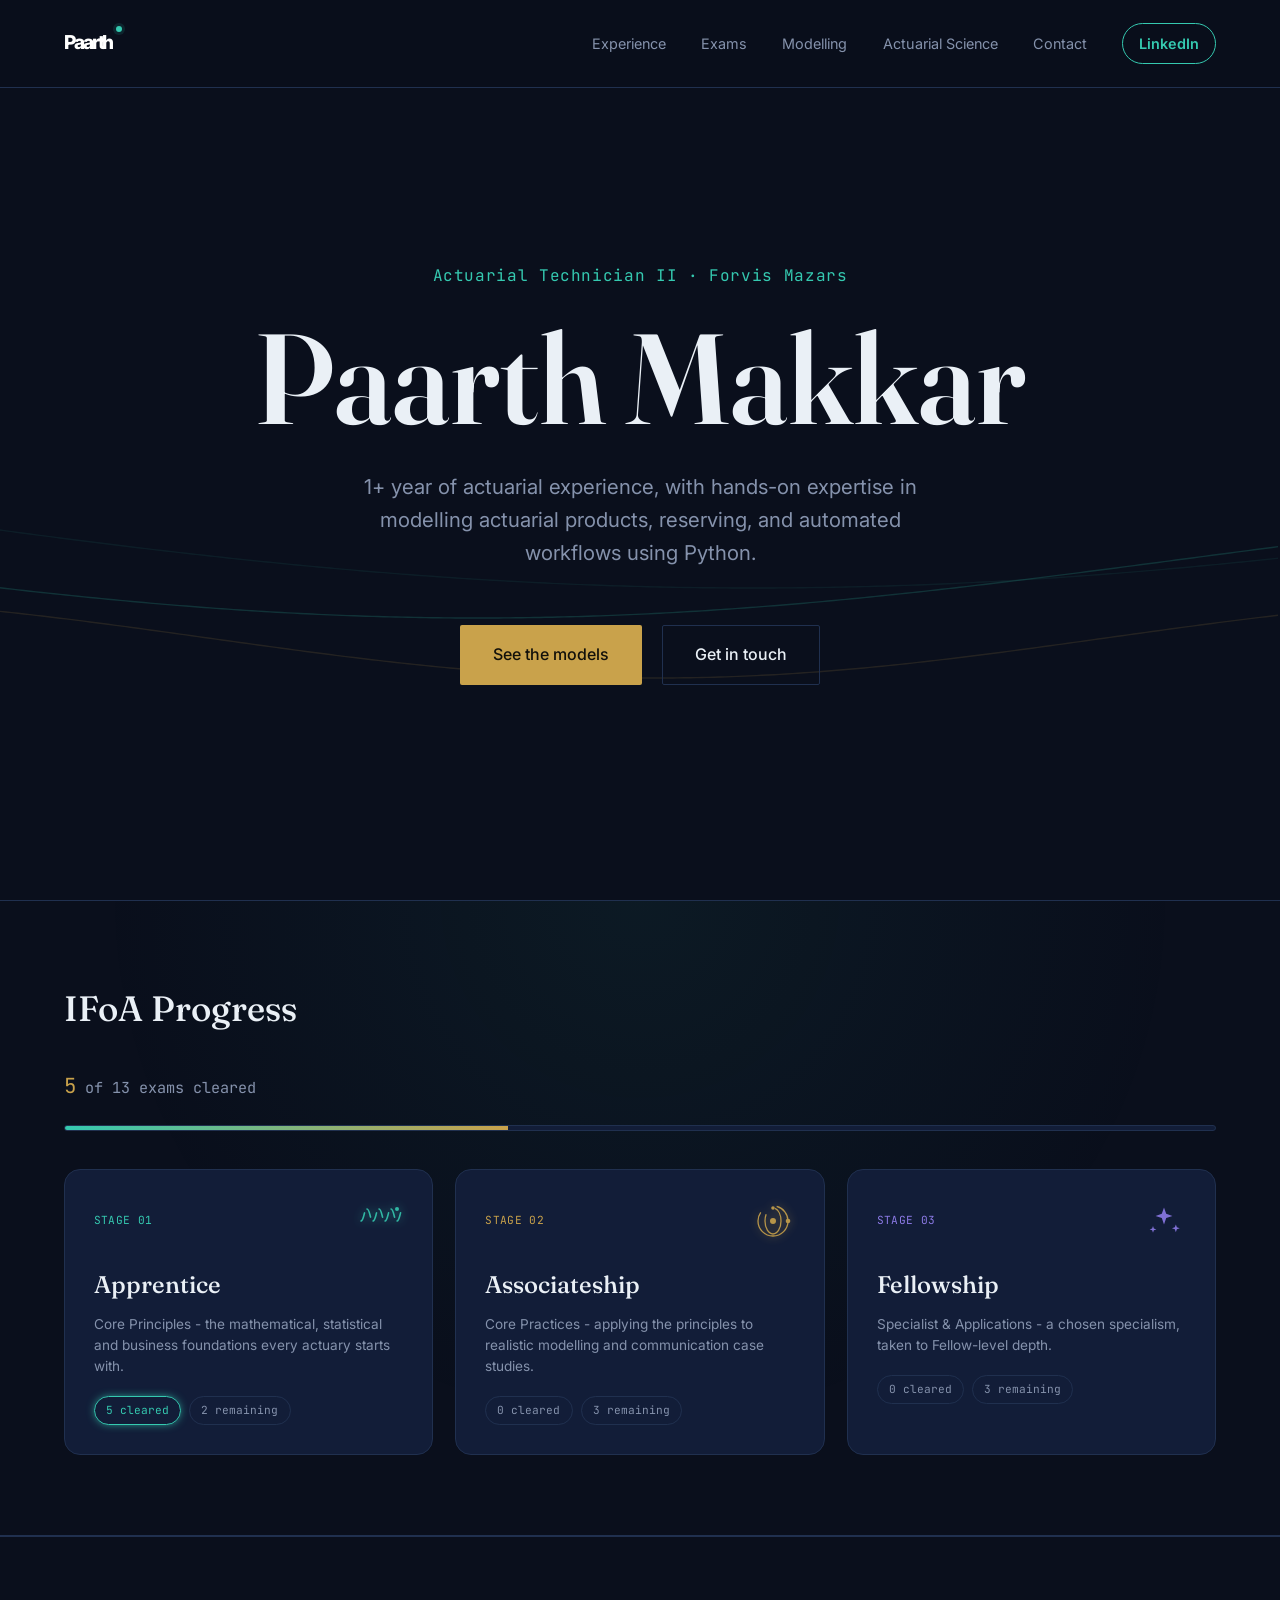
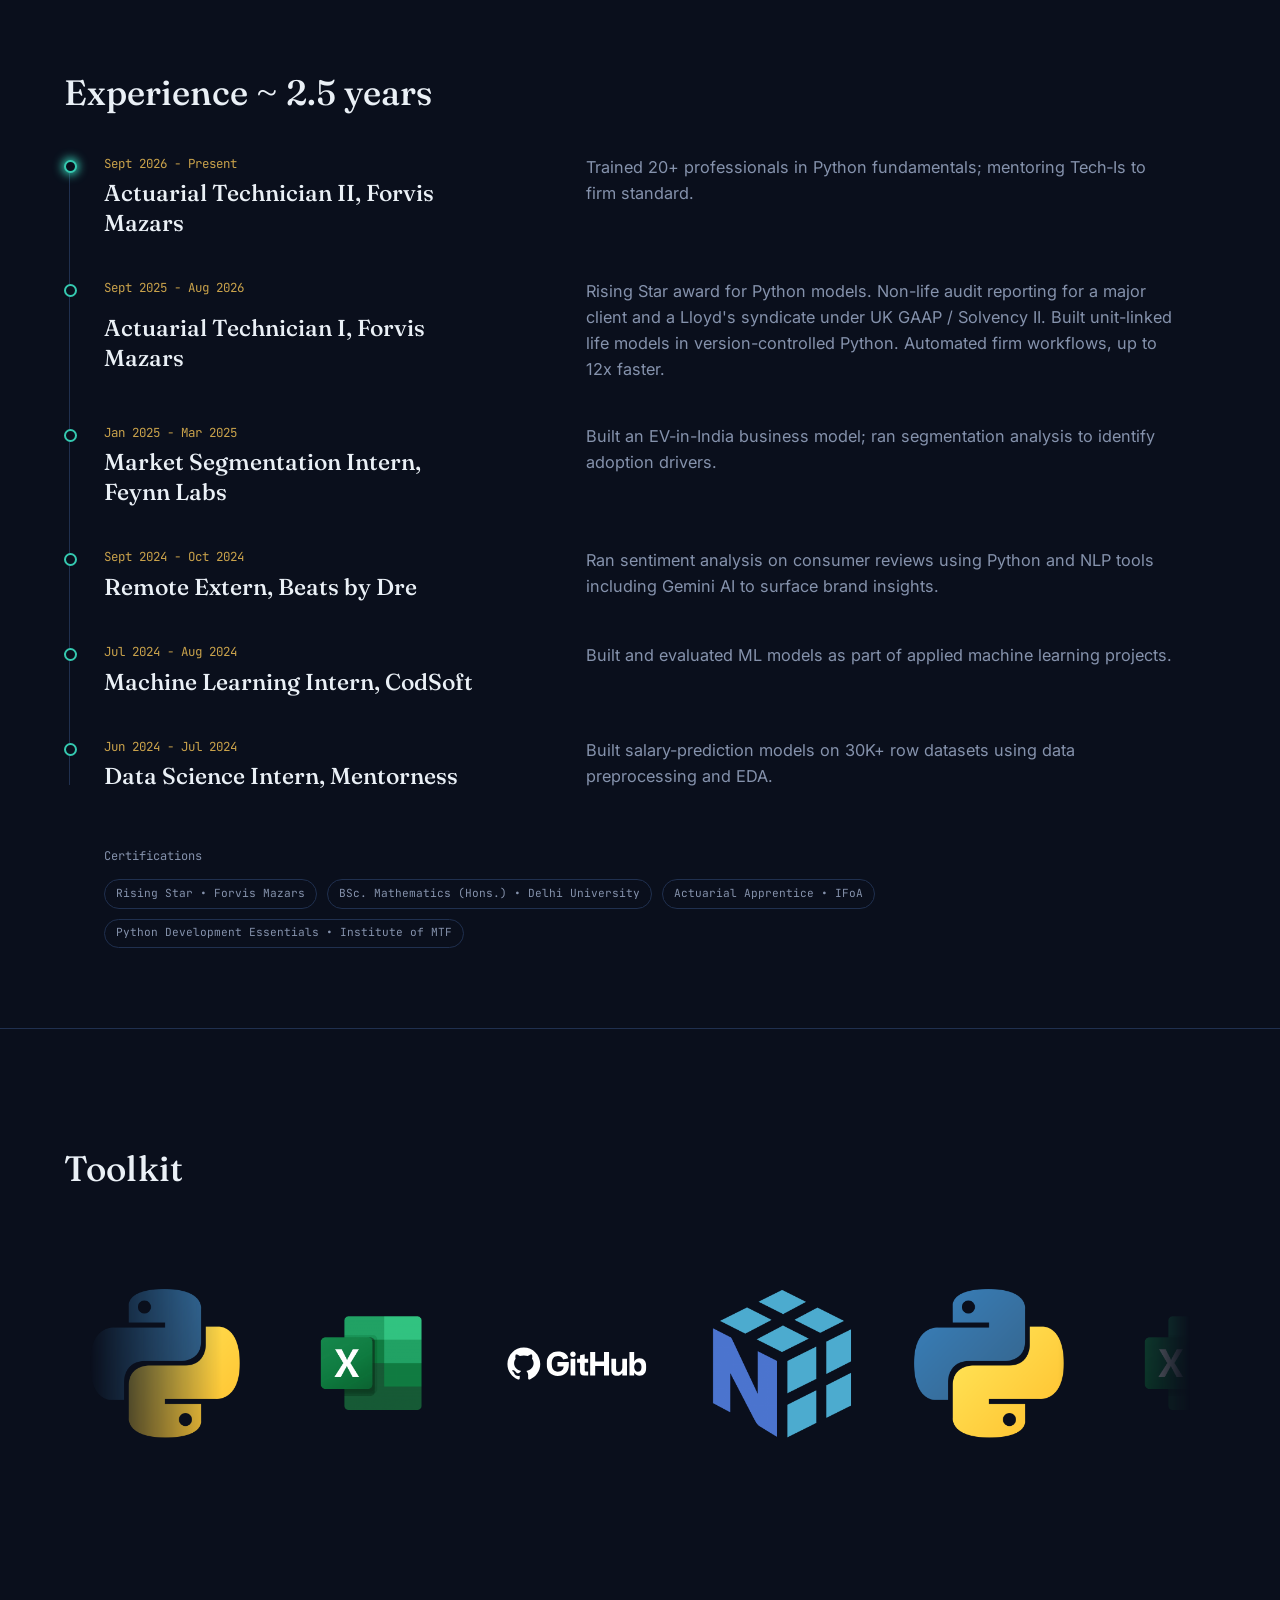
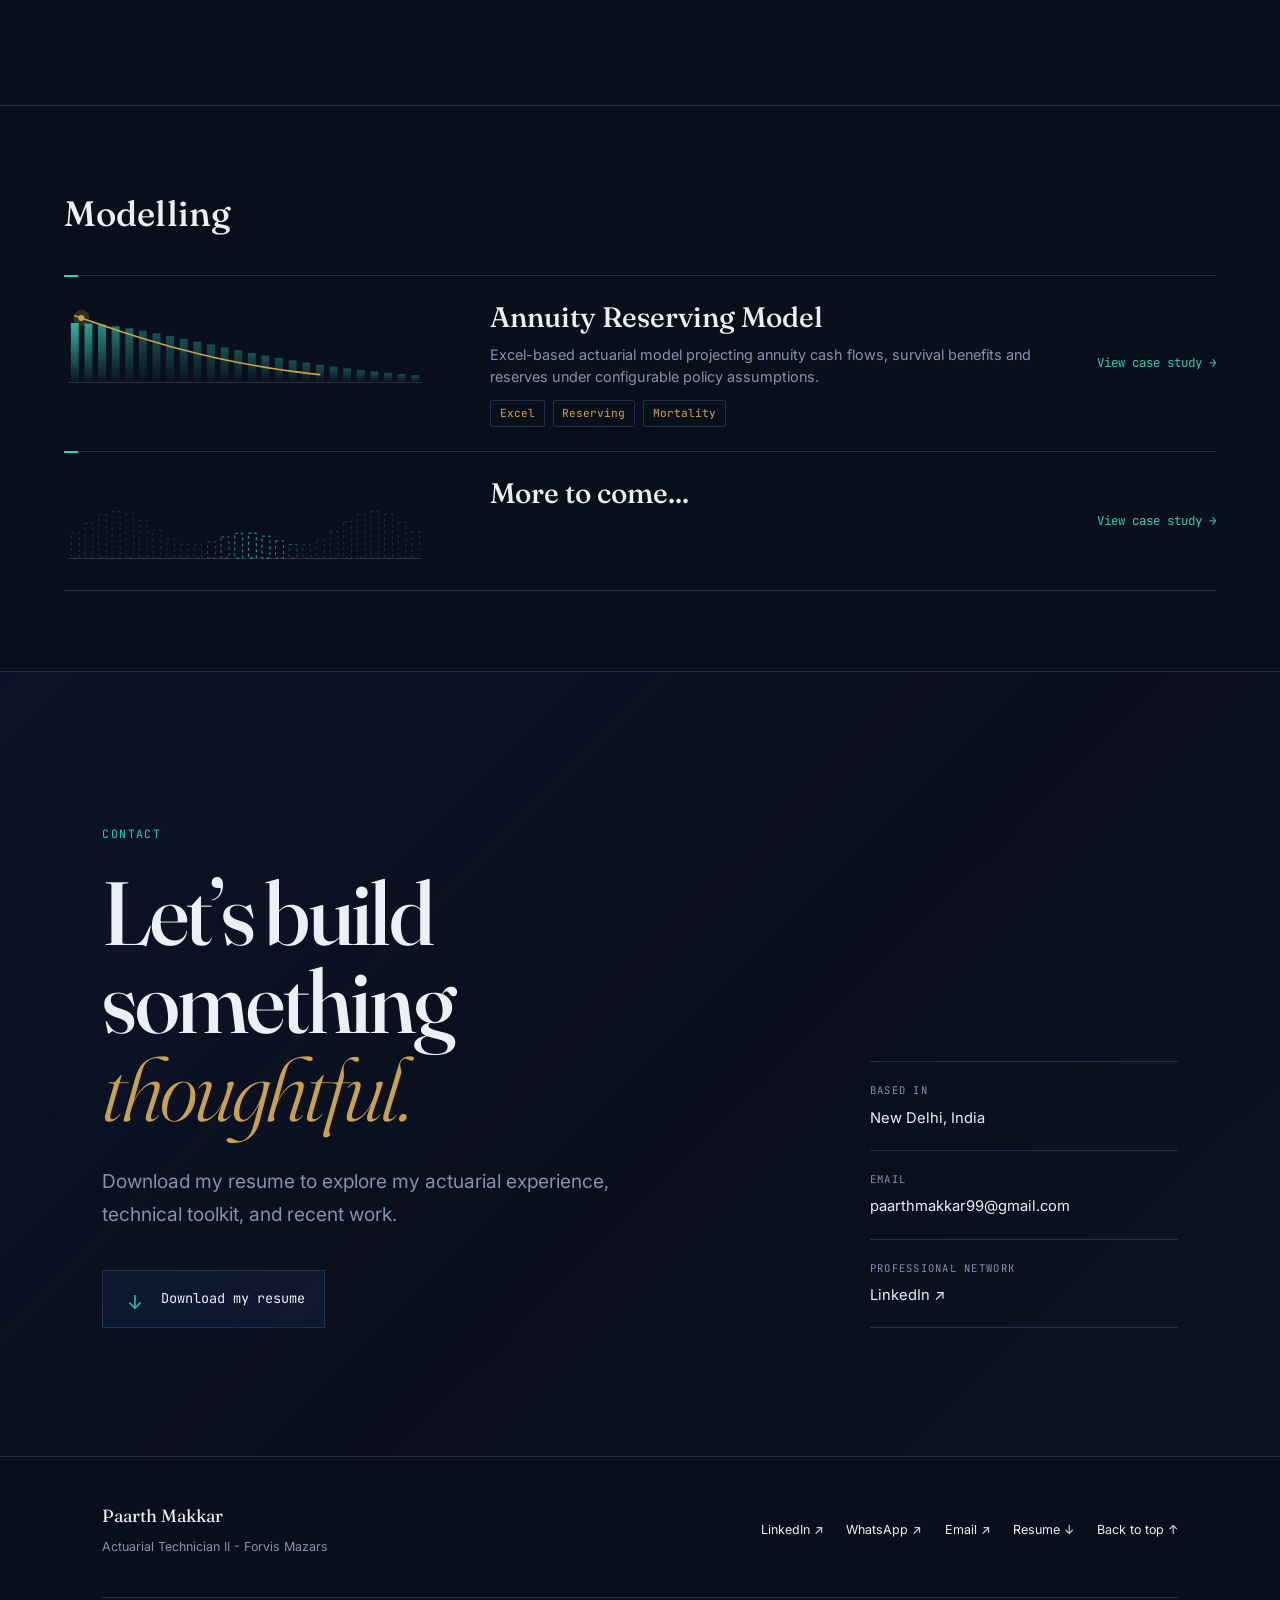
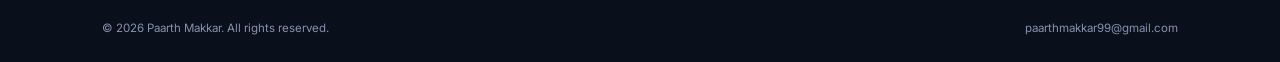
==== commit b444a490: "updated main page to bring toolkit under experience section" ====
--- a/index.html
+++ b/index.html
@@ -184,32 +184,35 @@
         </div>
       </div>
 
-      <div class="timeline__divider" aria-hidden="true"></div>
-
-      <aside class="timeline__skills">
-        <h3 class="skills__label">Toolkit</h3>
-        <div class="skills__col">
-          <div class="skills__marquee">
-          <div class="skills__track">
+    </div>
+  </section>
+
+  <!-- TOOLKIT -->
+  <section class="toolkit" id="toolkit">
+    <h2 class="section-title">Toolkit</h2>
+    <div class="skills__marquee">
+      <div class="skills__track">
             <div class="skill-tile" data-name="Python" data-use="Core language for actuarial modelling - used to build unit-linked life and reserving models."><img src="assets/images/logos/python.png" alt="Python logo"></div>
             <div class="skill-tile" data-name="Excel" data-use="Advanced spreadsheet modelling - used for Solvency II audit reporting and analysis."><img src="assets/images/logos/excel.png" alt="Excel logo"></div>
             <div class="skill-tile" data-name="GitHub" data-use="Version control for models - version-controlled Python life models on GitHub."><img src="assets/images/logos/github.svg" alt="GitHub logo"></div>
             <div class="skill-tile" data-name="NumPy" data-use="Numerical computing for actuarial and data analysis - used for fast array-based calculations in Python."><img src="assets/images/logos/numpy.png" alt="NumPy logo"></div>
-            <!-- duplicate set for seamless loop -->
             <div class="skill-tile" aria-hidden="true" data-name="Python" data-use="Core language for actuarial modelling - used to build unit-linked life and reserving models."><img src="assets/images/logos/python.png" alt=""></div>
             <div class="skill-tile" aria-hidden="true" data-name="Excel" data-use="Advanced spreadsheet modelling - used for Solvency II audit reporting and analysis."><img src="assets/images/logos/excel.png" alt=""></div>
             <div class="skill-tile" aria-hidden="true" data-name="GitHub" data-use="Version control for models - version-controlled Python life models on GitHub."><img src="assets/images/logos/github.svg" alt=""></div>
             <div class="skill-tile" aria-hidden="true" data-name="NumPy" data-use="Numerical computing for actuarial and data analysis - used for fast array-based calculations in Python."><img src="assets/images/logos/numpy.png" alt=""></div>
-          </div>
-
-          </div>
-
-          <div class="skills__info" id="skills-info">
-            <p class="skills__info-tool">Hover a tool</p>
-            <p class="skills__info-use">to see how I've used it.</p>
-          </div>
-        </div>
-      </aside>
+            <div class="skill-tile" aria-hidden="true" data-name="Python" data-use="Core language for actuarial modelling - used to build unit-linked life and reserving models."><img src="assets/images/logos/python.png" alt="Python logo"></div>
+            <div class="skill-tile" aria-hidden="true" data-name="Excel" data-use="Advanced spreadsheet modelling - used for Solvency II audit reporting and analysis."><img src="assets/images/logos/excel.png" alt="Excel logo"></div>
+            <div class="skill-tile" aria-hidden="true" data-name="GitHub" data-use="Version control for models - version-controlled Python life models on GitHub."><img src="assets/images/logos/github.svg" alt="GitHub logo"></div>
+            <div class="skill-tile" aria-hidden="true" data-name="NumPy" data-use="Numerical computing for actuarial and data analysis - used for fast array-based calculations in Python."><img src="assets/images/logos/numpy.png" alt="NumPy logo"></div>
+            <div class="skill-tile" aria-hidden="true" data-name="Python" data-use="Core language for actuarial modelling - used to build unit-linked life and reserving models."><img src="assets/images/logos/python.png" alt=""></div>
+            <div class="skill-tile" aria-hidden="true" data-name="Excel" data-use="Advanced spreadsheet modelling - used for Solvency II audit reporting and analysis."><img src="assets/images/logos/excel.png" alt=""></div>
+            <div class="skill-tile" aria-hidden="true" data-name="GitHub" data-use="Version control for models - version-controlled Python life models on GitHub."><img src="assets/images/logos/github.svg" alt=""></div>
+            <div class="skill-tile" aria-hidden="true" data-name="NumPy" data-use="Numerical computing for actuarial and data analysis - used for fast array-based calculations in Python."><img src="assets/images/logos/numpy.png" alt=""></div>
+      </div>
+    </div>
+    <div class="skills__info" id="skills-info">
+      <p class="skills__info-tool">Hover a tool</p>
+      <p class="skills__info-use">to see how I've used it.</p>
     </div>
   </section>
 
--- a/assets/css/style.css
+++ b/assets/css/style.css
@@ -63,24 +63,6 @@
 /* ===== Timeline ===== */
 .timeline{padding:5rem clamp(1.5rem,5vw,4rem);border-top:1px solid var(--border);}
 .timeline .section-title{text-align:left;}
-.timeline__layout{display:grid;grid-template-columns:minmax(0,1fr) auto minmax(0,1fr);gap:3rem;align-items:start;}
-.timeline__divider{align-self:stretch;width:1px;background:linear-gradient(to bottom, transparent, var(--border) 15%, var(--border) 85%, transparent);}
-.timeline__skills{position:sticky;top:7rem;}
-.timeline__skills{display:flex;flex-direction:column;align-items:center;text-align:center;}
-.skills__label{
-  font-family:var(--serif);font-weight:500;font-size:clamp(1.4rem,2.4vw,1.8rem);
-  color:var(--text);margin-bottom:2rem;
-}
-.skills__col{display:flex;flex-direction:column;align-items:center;gap:1.6rem;width:100%;}
-.skills__marquee{
-  overflow:hidden;width:100%;max-width:520px;height:220px;
-  -webkit-mask-image:linear-gradient(to right, transparent, #000 12%, #000 88%, transparent);
-  mask-image:linear-gradient(to right, transparent, #000 12%, #000 88%, transparent);
-}
-.skills__track{
-  display:flex;flex-direction:row;flex-wrap:nowrap;align-items:center;height:100%;gap:2.2rem;width:max-content;
-  animation:marquee-scroll 16s linear infinite;
-}
 .skills__marquee:hover .skills__track{animation-play-state:paused;}
 @keyframes marquee-scroll{to{transform:translateX(-50%);}}
 .skill-tile{
@@ -90,17 +72,12 @@
 .skill-tile img{width:100%;height:100%;object-fit:contain;}
 .skill-tile:hover{transform:translateY(-3px);filter:drop-shadow(0 4px 10px color-mix(in srgb, var(--teal) 55%, transparent));}
 
-.skills__info{min-height:3rem;}
+
 .skills__info-tool{font-family:var(--sans);font-size:1rem;font-weight:600;color:var(--text);margin-bottom:0.3rem;opacity:0;transform:translateY(6px);transition:opacity .3s ease, transform .3s ease;}
 .skills__info-use{font-size:0.85rem;color:var(--muted);line-height:1.4;max-width:340px;margin:0 auto;opacity:0;transform:translateY(6px);transition:opacity .3s ease .05s, transform .3s ease .05s;}
 .skills__info.is-active .skills__info-tool,
 .skills__info.is-active .skills__info-use{opacity:1;transform:translateY(0);}
 
-@media (max-width:900px){
-  .timeline__layout{grid-template-columns:1fr;}
-  .timeline__divider{display:none;}
-  .timeline__skills{position:static;}
-}
 .timeline__list{list-style:none;width:100%;position:relative;padding:0 2.5rem;}
 .timeline__list::before{
   content:'';position:absolute;left:5px;top:6px;bottom:6px;width:1px;background:var(--border);
@@ -277,3 +254,25 @@
   .model-card__title,.model-card__desc,.model-card__tags,.model-card__cta{width:100%;}
   .model-card__cta{margin-top:0;}
 }
+
+/* ===== Experience: full-screen, roomy ===== */
+.timeline{min-height:100vh;display:flex;flex-direction:column;justify-content:center;padding:8rem clamp(1.5rem,5vw,5rem) 5rem;}
+.timeline__layout,.timeline__main{width:100%;flex:1;display:flex;flex-direction:column;}
+.timeline__list{flex:1;display:flex;flex-direction:column;justify-content:space-between;gap:2.5rem;padding:0 2.5rem;}
+.tl-item{margin-bottom:0;grid-template-columns:minmax(260px,380px) 1fr;column-gap:clamp(2rem,8vw,8rem);}
+.tl-item__role{font-size:clamp(1.2rem,1.8vw,1.6rem);}
+.tl-item__desc{max-width:75ch;font-size:1.02rem;}
+.certs{margin-top:3.5rem;}
+
+/* ===== Toolkit: centered, prominent ===== */
+.toolkit{--gap:3.5rem;padding:7rem clamp(1.5rem,5vw,4rem);border-top:1px solid var(--border);display:flex;flex-direction:column;align-items:center;text-align:center;}
+.toolkit .section-title{align-self:flex-start;text-align:left;margin-bottom:3.5rem;}
+.skills__marquee{overflow:hidden;width:100%;max-width:1100px;height:220px;-webkit-mask-image:linear-gradient(to right,transparent,#000 12%,#000 88%,transparent);mask-image:linear-gradient(to right,transparent,#000 12%,#000 88%,transparent);}
+.skills__track{display:flex;flex-wrap:nowrap;align-items:center;height:100%;gap:var(--gap);padding-right:var(--gap);width:max-content;animation:marquee-scroll 28s linear infinite;}
+.skills__marquee:hover .skills__track{animation-play-state:paused;}
+@keyframes marquee-scroll{to{transform:translateX(-50%);}}
+.toolkit .skill-tile{width:150px;height:150px;}
+.skills__info{min-height:5rem;margin-top:2.5rem;}
+.skills__info-tool{font-size:1.4rem;}
+.skills__info-use{font-size:1rem;max-width:480px;}
+@media (max-width:720px){.timeline{padding-top:6rem;min-height:auto;}.timeline__list{padding:0 1.8rem;}.toolkit .skill-tile{width:110px;height:110px;}}
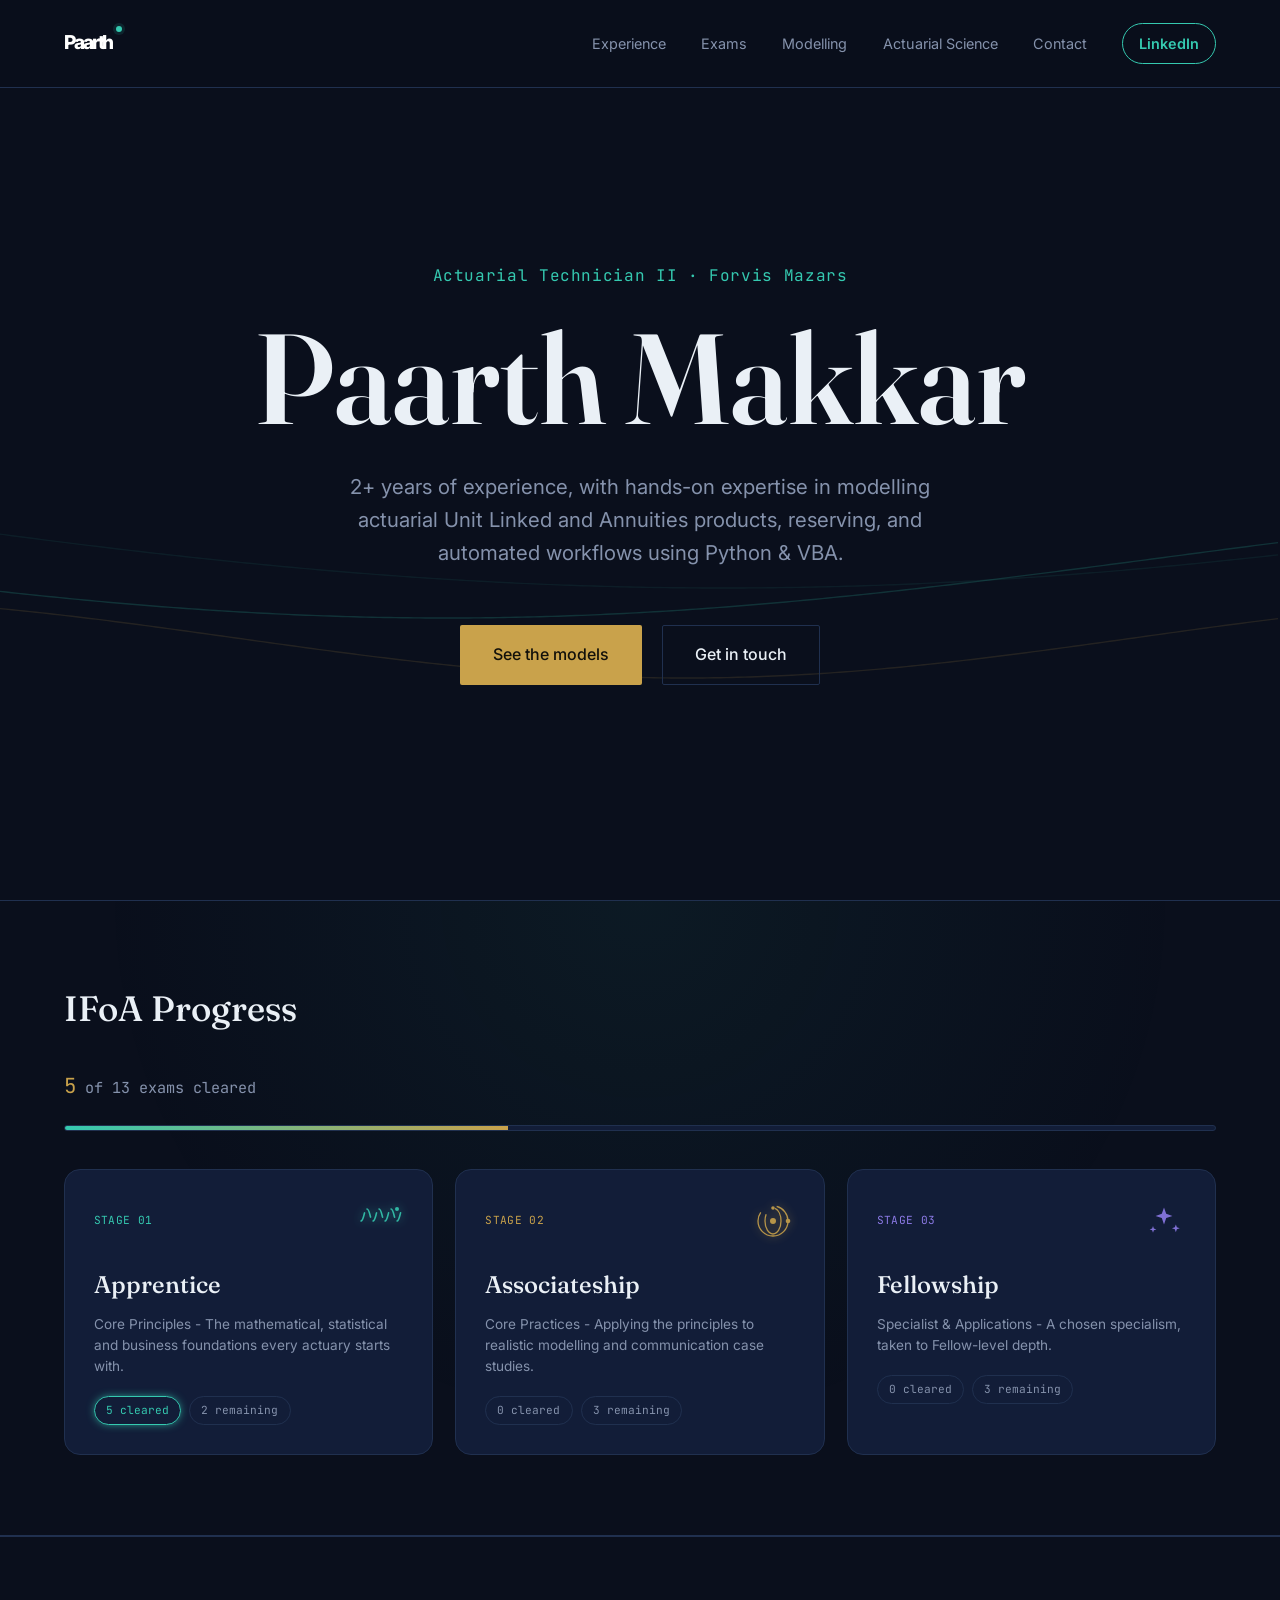
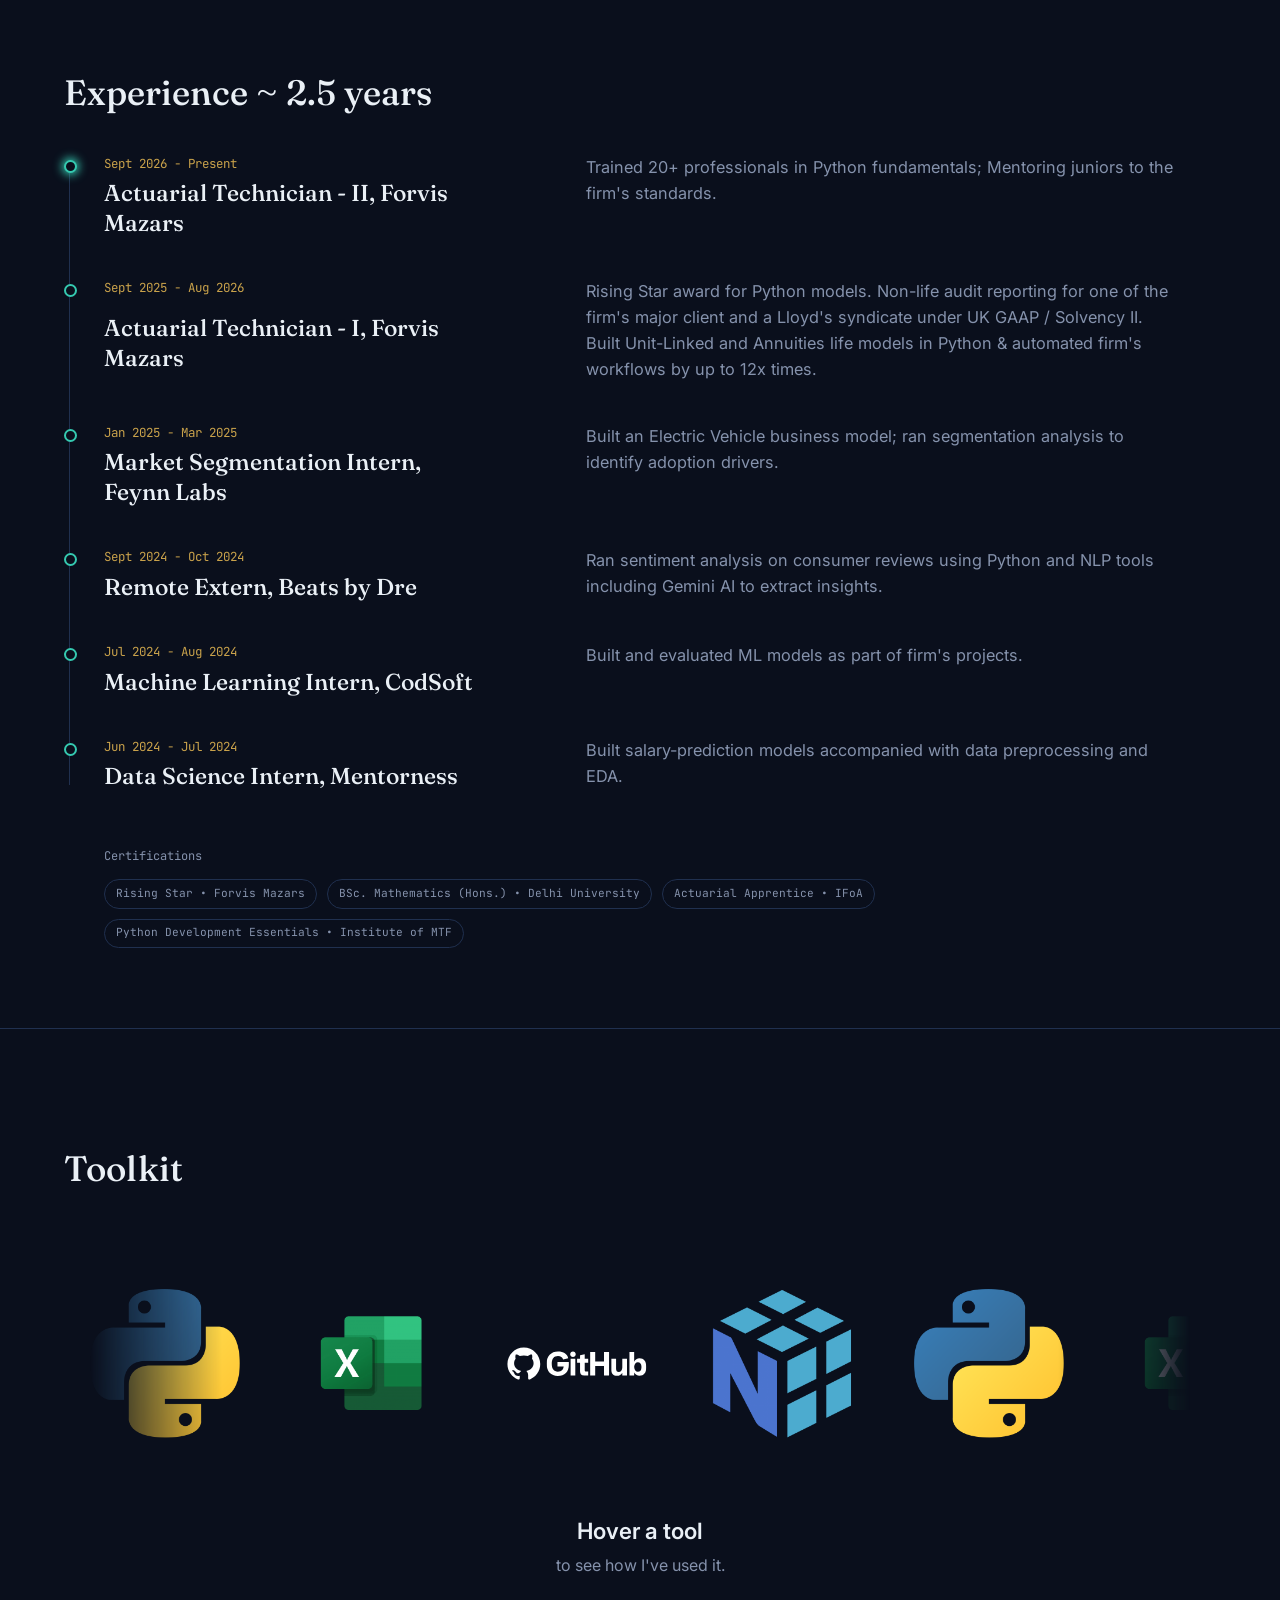
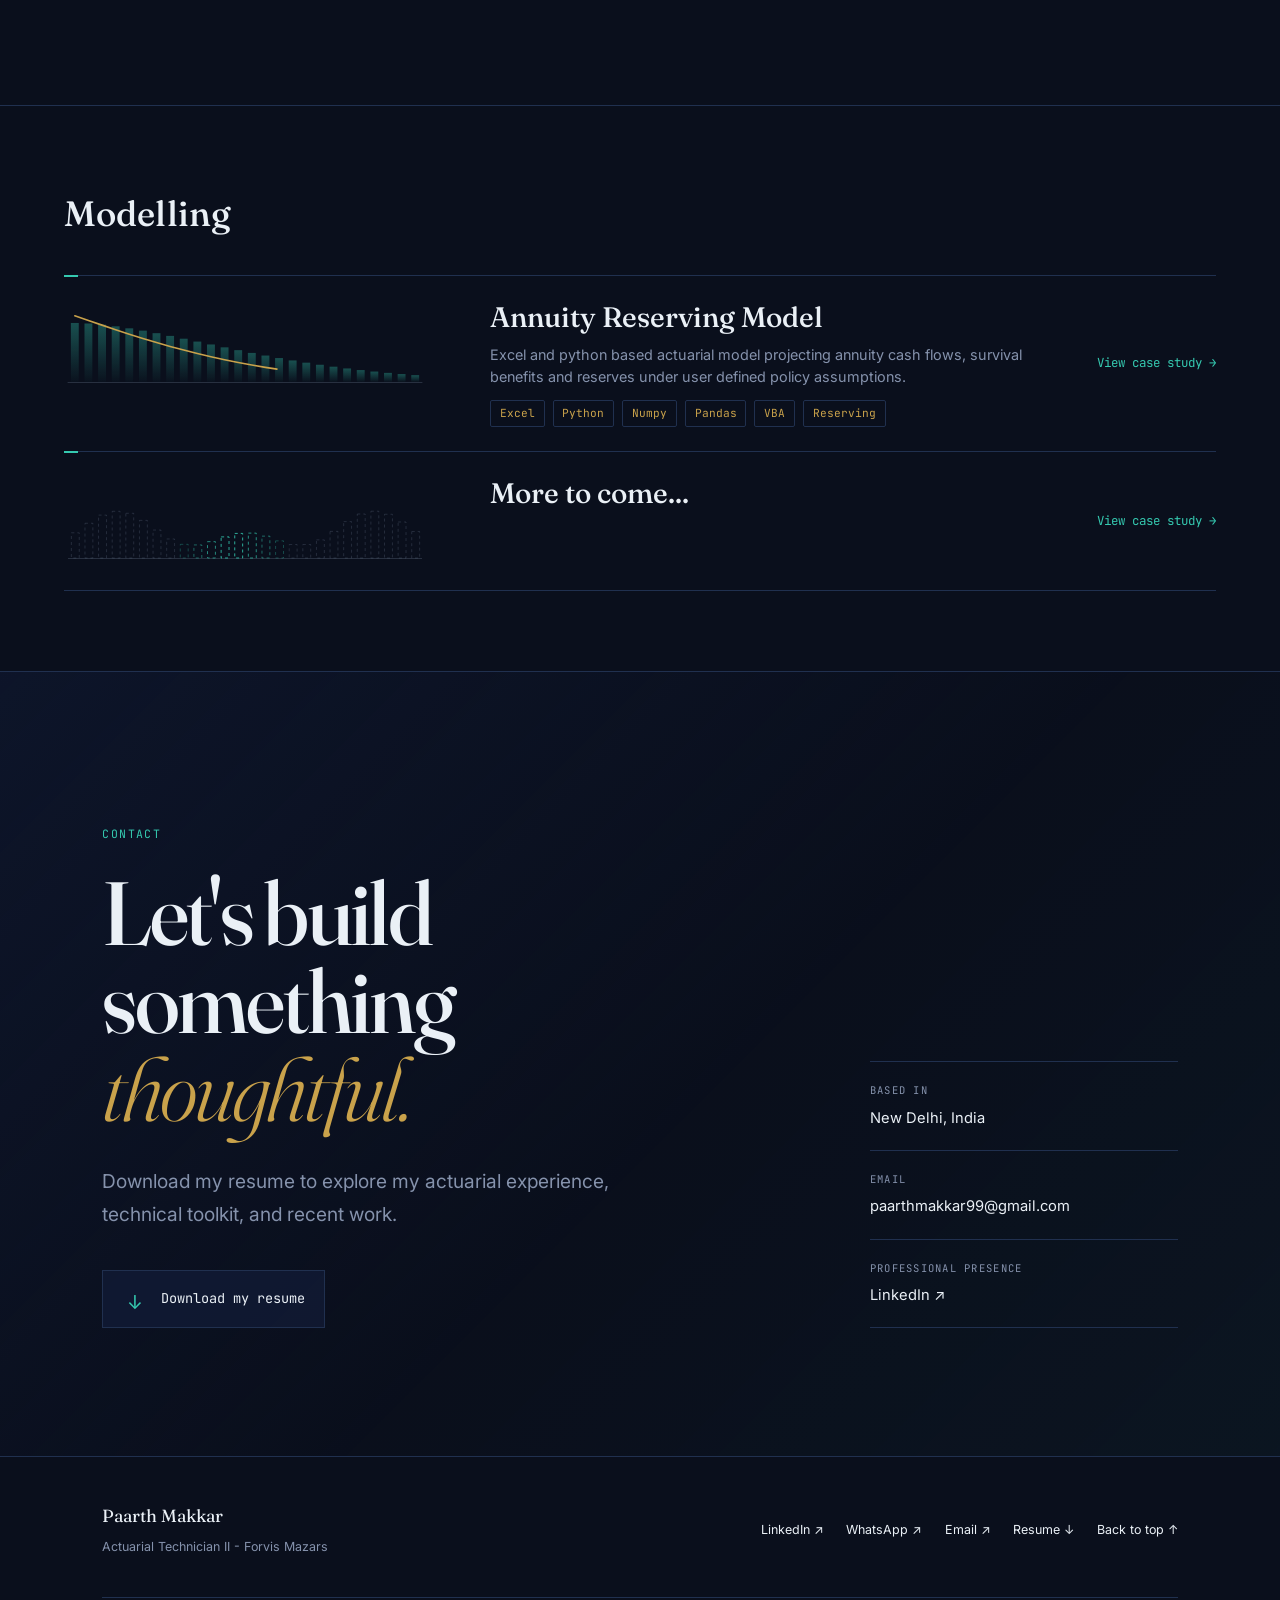
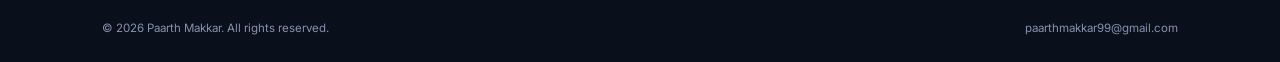
==== commit ac420d9f: "Minor bug fixes" ====
--- a/index.html
+++ b/index.html
@@ -44,7 +44,7 @@
     <div class="hero__text">
       <p class="hero__eyebrow">Actuarial Technician II · Forvis Mazars</p>
       <h1 class="hero__title">Paarth Makkar</h1>
-      <p class="hero__lede">1+ year of actuarial experience, with hands-on expertise in modelling actuarial products, reserving, and automated workflows using Python.</p>
+      <p class="hero__lede">2+ years of experience, with hands-on expertise in modelling actuarial Unit Linked and Annuities products, reserving, and automated workflows using Python & VBA.</p>
       <div class="hero__actions">
         <a href="#modelling" class="btn btn--primary">See the models</a>
         <a href="#contact" class="btn btn--ghost">Get in touch</a>
@@ -70,7 +70,7 @@
             </svg>
           </div>
           <h3 class="branch__title">Apprentice</h3>
-          <p class="branch__desc">Core Principles - the mathematical, statistical and business foundations every actuary starts with.</p>
+          <p class="branch__desc">Core Principles - The mathematical, statistical and business foundations every actuary starts with.</p>
           <div class="branch__pills">
             <span class="pill pill--glow">5 cleared</span>
             <span class="pill">2 remaining</span>
@@ -98,7 +98,7 @@
             </svg>
           </div>
           <h3 class="branch__title">Associateship</h3>
-          <p class="branch__desc">Core Practices - applying the principles to realistic modelling and communication case studies.</p>
+          <p class="branch__desc">Core Practices - Applying the principles to realistic modelling and communication case studies.</p>
           <div class="branch__pills">
             <span class="pill">0 cleared</span>
             <span class="pill">3 remaining</span>
@@ -120,7 +120,7 @@
             </svg>
           </div>
           <h3 class="branch__title">Fellowship</h3>
-          <p class="branch__desc">Specialist &amp; Applications - a chosen specialism, taken to Fellow-level depth.</p>
+          <p class="branch__desc">Specialist &amp; Applications - A chosen specialism, taken to Fellow-level depth.</p>
           <div class="branch__pills">
             <span class="pill">0 cleared</span>
             <span class="pill">3 remaining</span>
@@ -143,33 +143,33 @@
         <ol class="timeline__list">
           <li class="tl-item tl-item--current">
             <span class="tl-item__date">Sept 2026 - Present</span>
-            <h3 class="tl-item__role">Actuarial Technician II, Forvis Mazars</h3>
-            <p class="tl-item__desc">Trained 20+ professionals in Python fundamentals; mentoring Tech‑Is to firm standard.</p>
+            <h3 class="tl-item__role">Actuarial Technician - II, Forvis Mazars</h3>
+            <p class="tl-item__desc">Trained 20+ professionals in Python fundamentals; Mentoring juniors to the firm's standards.</p>
           </li>
           <li class="tl-item">
             <span class="tl-item__date">Sept 2025 - Aug 2026</span>
-            <h3 class="tl-item__role">Actuarial Technician I, Forvis Mazars</h3>
-            <p class="tl-item__desc">Rising Star award for Python models. Non-life audit reporting for a major client and a Lloyd's syndicate under UK GAAP / Solvency II. Built unit-linked life models in version-controlled Python. Automated firm workflows, up to 12x faster.</p>
+            <h3 class="tl-item__role">Actuarial Technician - I, Forvis Mazars</h3>
+            <p class="tl-item__desc">Rising Star award for Python models. Non-life audit reporting for one of the firm's major client and a Lloyd's syndicate under UK GAAP / Solvency II. Built Unit-Linked and Annuities life models in Python & automated firm's workflows by up to 12x times.</p>
           </li>
           <li class="tl-item">
             <span class="tl-item__date">Jan 2025 - Mar 2025</span>
             <h3 class="tl-item__role">Market Segmentation Intern, Feynn Labs</h3>
-            <p class="tl-item__desc">Built an EV-in-India business model; ran segmentation analysis to identify adoption drivers.</p>
+            <p class="tl-item__desc">Built an Electric Vehicle business model; ran segmentation analysis to identify adoption drivers.</p>
           </li>
           <li class="tl-item">
             <span class="tl-item__date">Sept 2024 - Oct 2024</span>
             <h3 class="tl-item__role">Remote Extern, Beats by Dre</h3>
-            <p class="tl-item__desc">Ran sentiment analysis on consumer reviews using Python and NLP tools including Gemini AI to surface brand insights.</p>
+            <p class="tl-item__desc">Ran sentiment analysis on consumer reviews using Python and NLP tools including Gemini AI to extract insights.</p>
           </li>
           <li class="tl-item">
             <span class="tl-item__date">Jul 2024 - Aug 2024</span>
             <h3 class="tl-item__role">Machine Learning Intern, CodSoft</h3>
-            <p class="tl-item__desc">Built and evaluated ML models as part of applied machine learning projects.</p>
+            <p class="tl-item__desc">Built and evaluated ML models as part of firm's projects.</p>
           </li>
           <li class="tl-item">
             <span class="tl-item__date">Jun 2024 - Jul 2024</span>
             <h3 class="tl-item__role">Data Science Intern, Mentorness</h3>
-            <p class="tl-item__desc">Built salary-prediction models on 30K+ row datasets using data preprocessing and EDA.</p>
+            <p class="tl-item__desc">Built salary-prediction models accompanied with data preprocessing and EDA.</p>
           </li>
         </ol>
 
@@ -192,21 +192,17 @@
     <h2 class="section-title">Toolkit</h2>
     <div class="skills__marquee">
       <div class="skills__track">
-            <div class="skill-tile" data-name="Python" data-use="Core language for actuarial modelling - used to build unit-linked life and reserving models."><img src="assets/images/logos/python.png" alt="Python logo"></div>
-            <div class="skill-tile" data-name="Excel" data-use="Advanced spreadsheet modelling - used for Solvency II audit reporting and analysis."><img src="assets/images/logos/excel.png" alt="Excel logo"></div>
+            <div class="skill-tile" data-name="Python" data-use="Core programming language for actuarial modelling - used to build unit-linked and annuities reserving models."><img src="assets/images/logos/python.png" alt="Python logo"></div>
+            <div class="skill-tile" data-name="Excel" data-use="Advanced spreadsheet modelling - used for Solvency II and UK GAAP audit reporting and analysis."><img src="assets/images/logos/excel.png" alt="Excel logo"></div>
             <div class="skill-tile" data-name="GitHub" data-use="Version control for models - version-controlled Python life models on GitHub."><img src="assets/images/logos/github.svg" alt="GitHub logo"></div>
             <div class="skill-tile" data-name="NumPy" data-use="Numerical computing for actuarial and data analysis - used for fast array-based calculations in Python."><img src="assets/images/logos/numpy.png" alt="NumPy logo"></div>
-            <div class="skill-tile" aria-hidden="true" data-name="Python" data-use="Core language for actuarial modelling - used to build unit-linked life and reserving models."><img src="assets/images/logos/python.png" alt=""></div>
-            <div class="skill-tile" aria-hidden="true" data-name="Excel" data-use="Advanced spreadsheet modelling - used for Solvency II audit reporting and analysis."><img src="assets/images/logos/excel.png" alt=""></div>
+            <div class="skill-tile" aria-hidden="true" data-name="Python" data-use="Core programming language for actuarial modelling - used to build unit-linked and annuities reserving models."><img src="assets/images/logos/python.png" alt=""></div>
+            <div class="skill-tile" aria-hidden="true" data-name="Excel" data-use="Advanced spreadsheet modelling - used for Solvency II and UK GAAP audit reporting and analysis."><img src="assets/images/logos/excel.png" alt=""></div>
             <div class="skill-tile" aria-hidden="true" data-name="GitHub" data-use="Version control for models - version-controlled Python life models on GitHub."><img src="assets/images/logos/github.svg" alt=""></div>
             <div class="skill-tile" aria-hidden="true" data-name="NumPy" data-use="Numerical computing for actuarial and data analysis - used for fast array-based calculations in Python."><img src="assets/images/logos/numpy.png" alt=""></div>
-            <div class="skill-tile" aria-hidden="true" data-name="Python" data-use="Core language for actuarial modelling - used to build unit-linked life and reserving models."><img src="assets/images/logos/python.png" alt="Python logo"></div>
-            <div class="skill-tile" aria-hidden="true" data-name="Excel" data-use="Advanced spreadsheet modelling - used for Solvency II audit reporting and analysis."><img src="assets/images/logos/excel.png" alt="Excel logo"></div>
+            <div class="skill-tile" aria-hidden="true" data-name="Python" data-use="Core programming language for actuarial modelling - used to build unit-linked and annuities reserving models."><img src="assets/images/logos/python.png" alt="Python logo"></div>
+            <div class="skill-tile" aria-hidden="true" data-name="Excel" data-use="Advanced spreadsheet modelling - used for Solvency II and UK GAAP audit reporting and analysis."><img src="assets/images/logos/excel.png" alt="Excel logo"></div>
             <div class="skill-tile" aria-hidden="true" data-name="GitHub" data-use="Version control for models - version-controlled Python life models on GitHub."><img src="assets/images/logos/github.svg" alt="GitHub logo"></div>
-            <div class="skill-tile" aria-hidden="true" data-name="NumPy" data-use="Numerical computing for actuarial and data analysis - used for fast array-based calculations in Python."><img src="assets/images/logos/numpy.png" alt="NumPy logo"></div>
-            <div class="skill-tile" aria-hidden="true" data-name="Python" data-use="Core language for actuarial modelling - used to build unit-linked life and reserving models."><img src="assets/images/logos/python.png" alt=""></div>
-            <div class="skill-tile" aria-hidden="true" data-name="Excel" data-use="Advanced spreadsheet modelling - used for Solvency II audit reporting and analysis."><img src="assets/images/logos/excel.png" alt=""></div>
-            <div class="skill-tile" aria-hidden="true" data-name="GitHub" data-use="Version control for models - version-controlled Python life models on GitHub."><img src="assets/images/logos/github.svg" alt=""></div>
             <div class="skill-tile" aria-hidden="true" data-name="NumPy" data-use="Numerical computing for actuarial and data analysis - used for fast array-based calculations in Python."><img src="assets/images/logos/numpy.png" alt=""></div>
       </div>
     </div>
@@ -225,8 +221,8 @@
       <a class="model-card model-card--link" href="pages/annuity-reserving/">
         <div class="model-card__chart" data-chart="reserve"></div>
         <h3 class="model-card__title">Annuity Reserving Model</h3>
-        <p class="model-card__desc">Excel-based actuarial model projecting annuity cash flows, survival benefits and reserves under configurable policy assumptions.</p>
-        <div class="model-card__tags"><span>Excel</span><span>Reserving</span><span>Mortality</span></div>
+        <p class="model-card__desc">Excel and python based actuarial model projecting annuity cash flows, survival benefits and reserves under user defined policy assumptions.</p>
+        <div class="model-card__tags"><span>Excel</span><span>Python</span><span>Numpy</span><span>Pandas</span><span>VBA</span><span>Reserving</span></div>
         <span class="model-card__cta">View case study →</span>
       </a>
       <article class="model-card">
@@ -242,7 +238,7 @@
     <div class="contact__inner">
       <div class="contact__intro">
         <p class="contact__eyebrow">Contact</p>
-        <h2 class="contact__title">Let’s build something<br><em>thoughtful.</em></h2>
+        <h2 class="contact__title">Let's build something<br><em>thoughtful.</em></h2>
         <p class="contact__lede">Download my resume to explore my actuarial experience, technical toolkit, and recent work.</p>
           <a class="contact__resume" href="documents/Paarth%20Makkar%20-%205%20papers%20-%202%20years%20exp.pdf" download="Paarth-Makkar-Resume.pdf">
           <span class="contact__resume-icon" aria-hidden="true">↓</span>
@@ -260,7 +256,7 @@
           <a href="mailto:paarthmakkar99@gmail.com">paarthmakkar99@gmail.com</a>
         </div>
         <div class="contact__detail">
-          <span class="contact__detail-label">Professional network</span>
+          <span class="contact__detail-label">Professional presence</span>
           <a href="https://www.linkedin.com/in/paarthmakkar" target="_blank" rel="noopener noreferrer">LinkedIn <span aria-hidden="true">↗</span></a>
         </div>
       </div>
--- a/assets/css/style.css
+++ b/assets/css/style.css
@@ -73,10 +73,8 @@
 .skill-tile:hover{transform:translateY(-3px);filter:drop-shadow(0 4px 10px color-mix(in srgb, var(--teal) 55%, transparent));}
 
 
-.skills__info-tool{font-family:var(--sans);font-size:1rem;font-weight:600;color:var(--text);margin-bottom:0.3rem;opacity:0;transform:translateY(6px);transition:opacity .3s ease, transform .3s ease;}
-.skills__info-use{font-size:0.85rem;color:var(--muted);line-height:1.4;max-width:340px;margin:0 auto;opacity:0;transform:translateY(6px);transition:opacity .3s ease .05s, transform .3s ease .05s;}
-.skills__info.is-active .skills__info-tool,
-.skills__info.is-active .skills__info-use{opacity:1;transform:translateY(0);}
+.skills__info-tool{font-family:var(--sans);font-size:1rem;font-weight:600;color:var(--text);margin-bottom:0.3rem;}
+.skills__info-use{font-size:0.85rem;color:var(--muted);line-height:1.4;max-width:340px;margin:0 auto;}
 
 .timeline__list{list-style:none;width:100%;position:relative;padding:0 2.5rem;}
 .timeline__list::before{
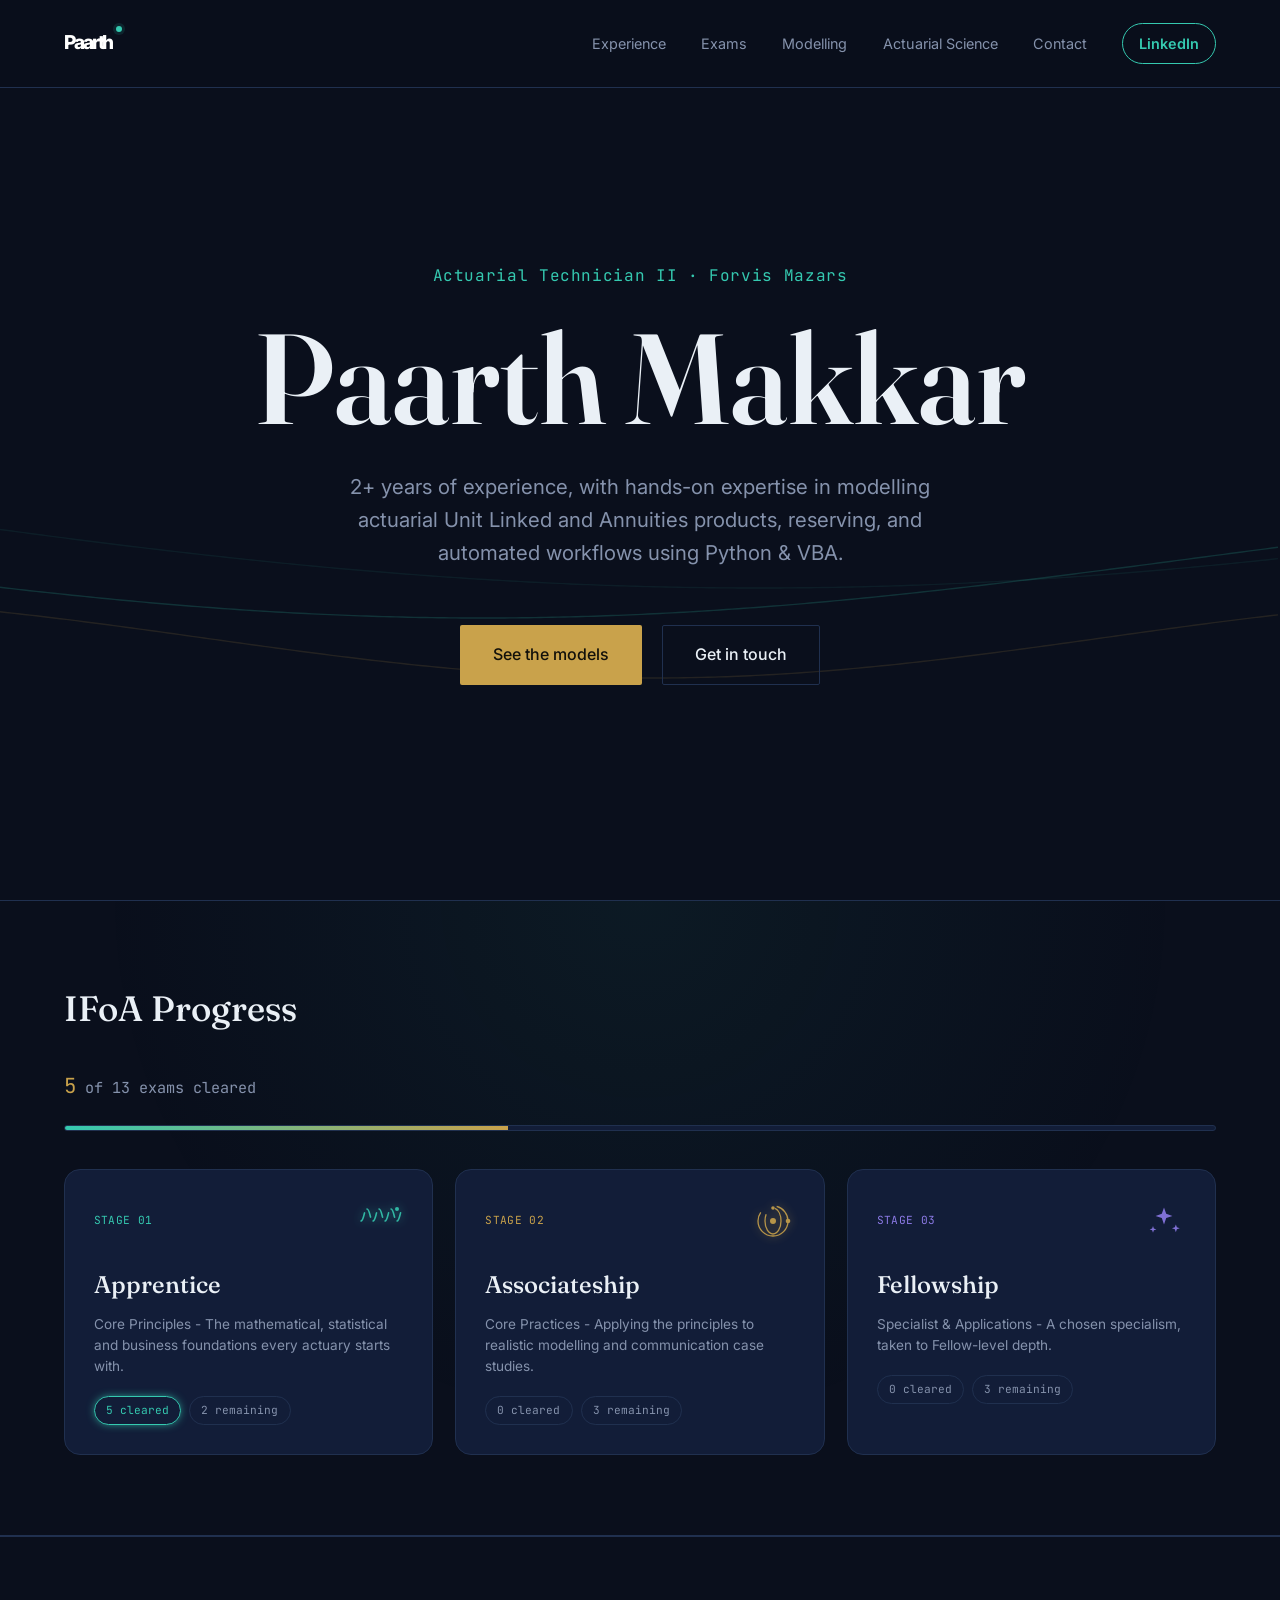
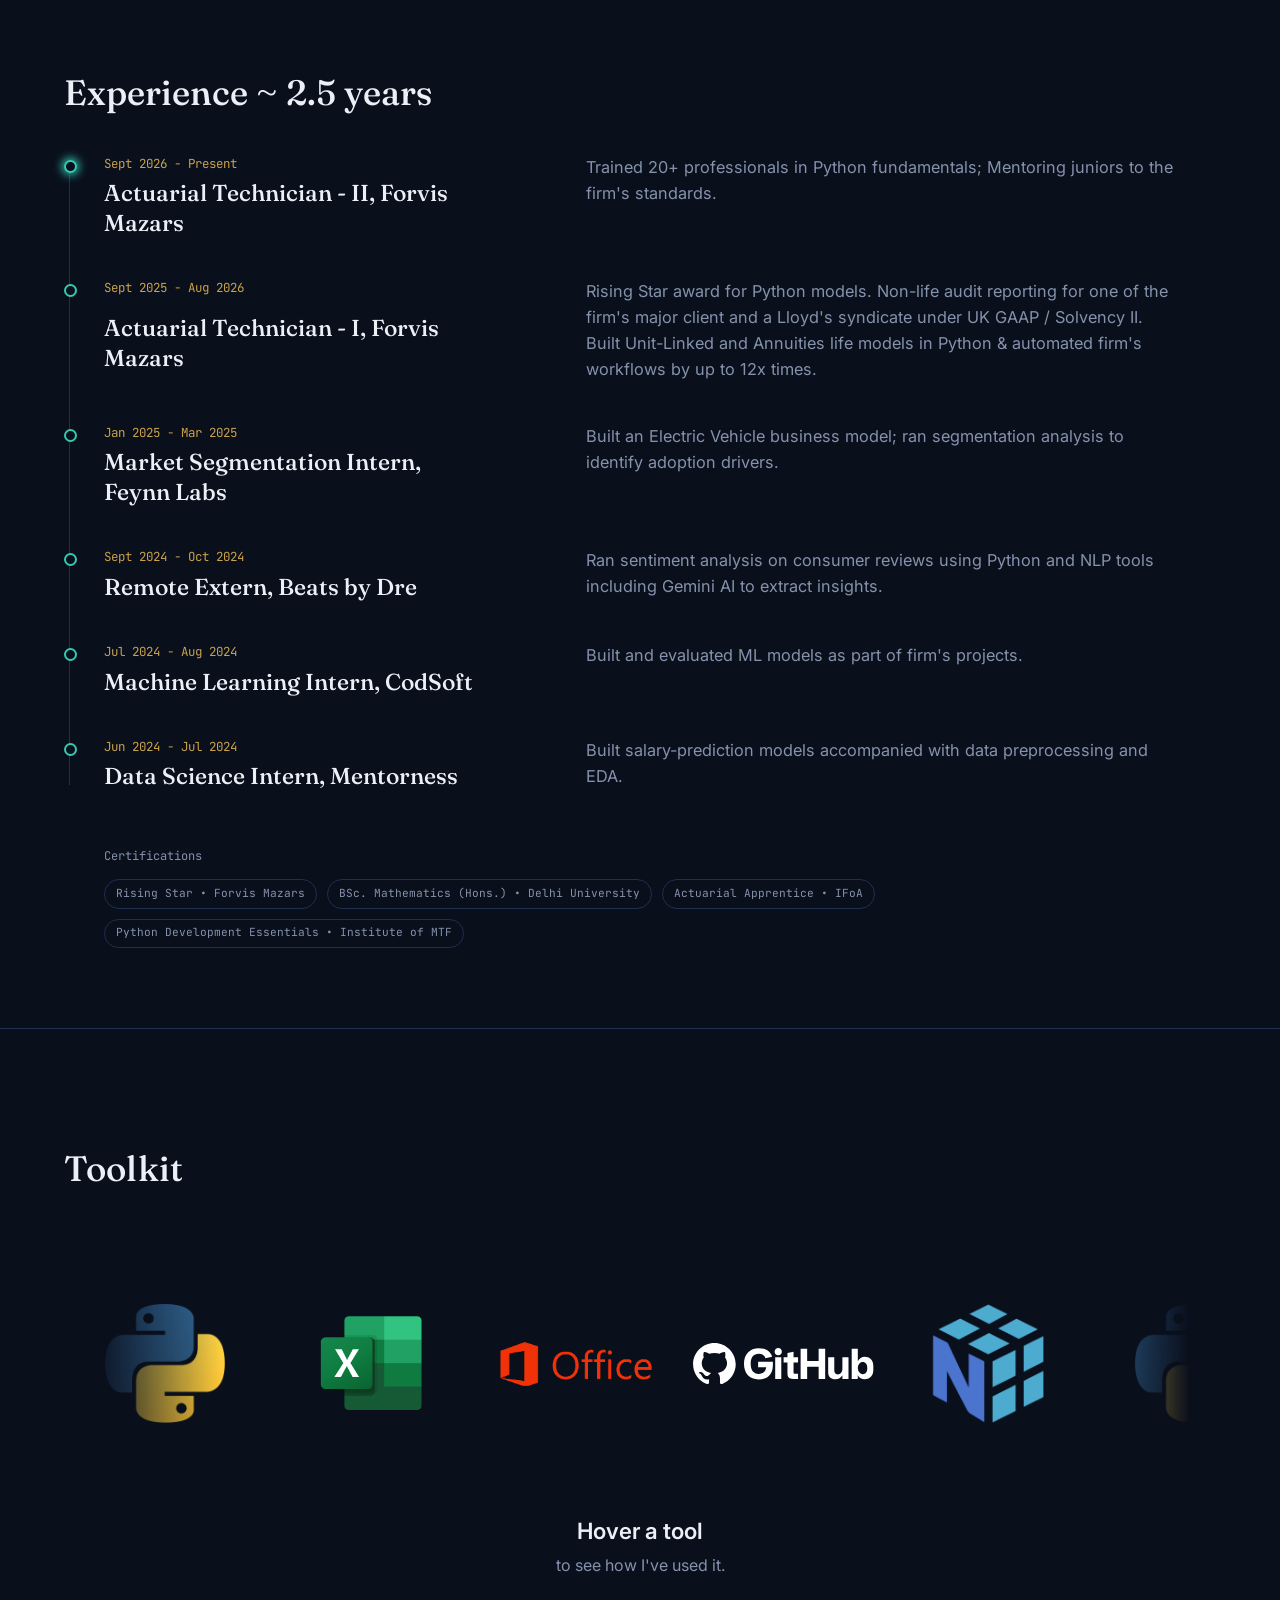
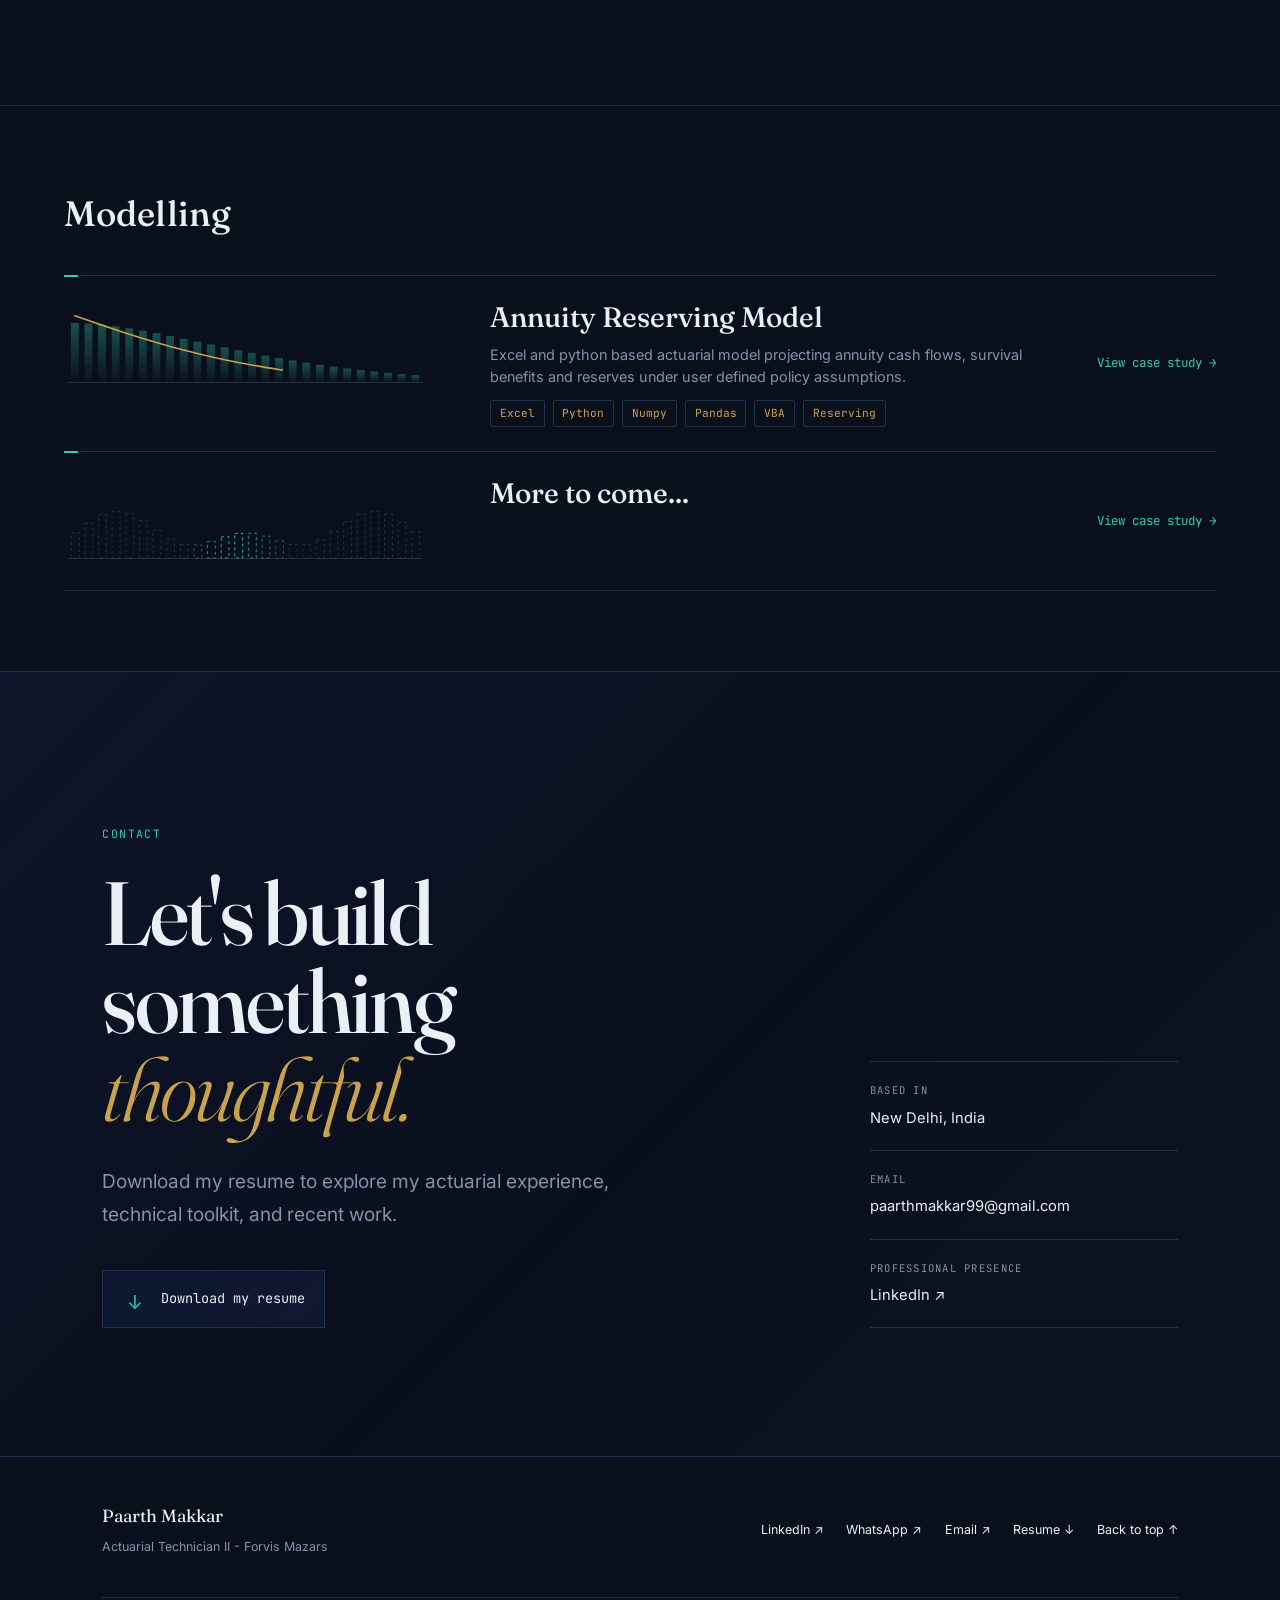
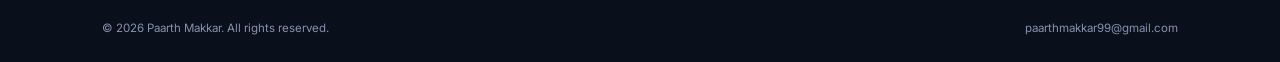
==== commit bbdc3f00: "logo size correction" ====
--- a/index.html
+++ b/index.html
@@ -194,14 +194,17 @@
       <div class="skills__track">
             <div class="skill-tile" data-name="Python" data-use="Core programming language for actuarial modelling - used to build unit-linked and annuities reserving models."><img src="assets/images/logos/python.png" alt="Python logo"></div>
             <div class="skill-tile" data-name="Excel" data-use="Advanced spreadsheet modelling - used for Solvency II and UK GAAP audit reporting and analysis."><img src="assets/images/logos/excel.png" alt="Excel logo"></div>
+            <div class="skill-tile" data-name="MS Office" data-use="Core business productivity suite - used for reporting, analysis, modelling, and document workflows in actuarial engagements."><img src="assets/images/logos/office.png" alt="Microsoft Office logo"></div>
             <div class="skill-tile" data-name="GitHub" data-use="Version control for models - version-controlled Python life models on GitHub."><img src="assets/images/logos/github.svg" alt="GitHub logo"></div>
             <div class="skill-tile" data-name="NumPy" data-use="Numerical computing for actuarial and data analysis - used for fast array-based calculations in Python."><img src="assets/images/logos/numpy.png" alt="NumPy logo"></div>
             <div class="skill-tile" aria-hidden="true" data-name="Python" data-use="Core programming language for actuarial modelling - used to build unit-linked and annuities reserving models."><img src="assets/images/logos/python.png" alt=""></div>
             <div class="skill-tile" aria-hidden="true" data-name="Excel" data-use="Advanced spreadsheet modelling - used for Solvency II and UK GAAP audit reporting and analysis."><img src="assets/images/logos/excel.png" alt=""></div>
+            <div class="skill-tile" aria-hidden="true" data-name="MS Office" data-use="Core business productivity suite - used for reporting, analysis, modelling, and document workflows in actuarial engagements."><img src="assets/images/logos/office.png" alt=""></div>
             <div class="skill-tile" aria-hidden="true" data-name="GitHub" data-use="Version control for models - version-controlled Python life models on GitHub."><img src="assets/images/logos/github.svg" alt=""></div>
             <div class="skill-tile" aria-hidden="true" data-name="NumPy" data-use="Numerical computing for actuarial and data analysis - used for fast array-based calculations in Python."><img src="assets/images/logos/numpy.png" alt=""></div>
             <div class="skill-tile" aria-hidden="true" data-name="Python" data-use="Core programming language for actuarial modelling - used to build unit-linked and annuities reserving models."><img src="assets/images/logos/python.png" alt="Python logo"></div>
             <div class="skill-tile" aria-hidden="true" data-name="Excel" data-use="Advanced spreadsheet modelling - used for Solvency II and UK GAAP audit reporting and analysis."><img src="assets/images/logos/excel.png" alt="Excel logo"></div>
+            <div class="skill-tile" aria-hidden="true" data-name="MS Office" data-use="Core business productivity suite - used for reporting, analysis, modelling, and document workflows in actuarial engagements."><img src="assets/images/logos/office.png" alt="Microsoft Office logo"></div>
             <div class="skill-tile" aria-hidden="true" data-name="GitHub" data-use="Version control for models - version-controlled Python life models on GitHub."><img src="assets/images/logos/github.svg" alt="GitHub logo"></div>
             <div class="skill-tile" aria-hidden="true" data-name="NumPy" data-use="Numerical computing for actuarial and data analysis - used for fast array-based calculations in Python."><img src="assets/images/logos/numpy.png" alt=""></div>
       </div>
--- a/assets/css/style.css
+++ b/assets/css/style.css
@@ -64,12 +64,17 @@
 .timeline{padding:5rem clamp(1.5rem,5vw,4rem);border-top:1px solid var(--border);}
 .timeline .section-title{text-align:left;}
 .skills__marquee:hover .skills__track{animation-play-state:paused;}
-@keyframes marquee-scroll{to{transform:translateX(-50%);}}
+@keyframes marquee-scroll{to{transform:translateX(-33.333333%);}}
 .skill-tile{
   position:relative;width:104px;height:104px;flex:0 0 auto;display:flex;align-items:center;justify-content:center;
   transition:transform .25s ease, filter .25s ease;
 }
 .skill-tile img{width:100%;height:100%;object-fit:contain;}
+.toolkit .skill-tile[data-name="NumPy"] img,
+.toolkit .skill-tile[data-name="Pandas"] img{width:80%;height:80%;}
+.toolkit .skill-tile[data-name="Python"] img{width:80%;height:80%;}
+.toolkit .skill-tile[data-name="GitHub"] img,
+.toolkit .skill-tile[data-name="MS Office"] img{width:130%;height:130%;}
 .skill-tile:hover{transform:translateY(-3px);filter:drop-shadow(0 4px 10px color-mix(in srgb, var(--teal) 55%, transparent));}
 
 
@@ -268,7 +273,7 @@
 .skills__marquee{overflow:hidden;width:100%;max-width:1100px;height:220px;-webkit-mask-image:linear-gradient(to right,transparent,#000 12%,#000 88%,transparent);mask-image:linear-gradient(to right,transparent,#000 12%,#000 88%,transparent);}
 .skills__track{display:flex;flex-wrap:nowrap;align-items:center;height:100%;gap:var(--gap);padding-right:var(--gap);width:max-content;animation:marquee-scroll 28s linear infinite;}
 .skills__marquee:hover .skills__track{animation-play-state:paused;}
-@keyframes marquee-scroll{to{transform:translateX(-50%);}}
+@keyframes marquee-scroll{to{transform:translateX(-33.333333%);}}
 .toolkit .skill-tile{width:150px;height:150px;}
 .skills__info{min-height:5rem;margin-top:2.5rem;}
 .skills__info-tool{font-size:1.4rem;}
